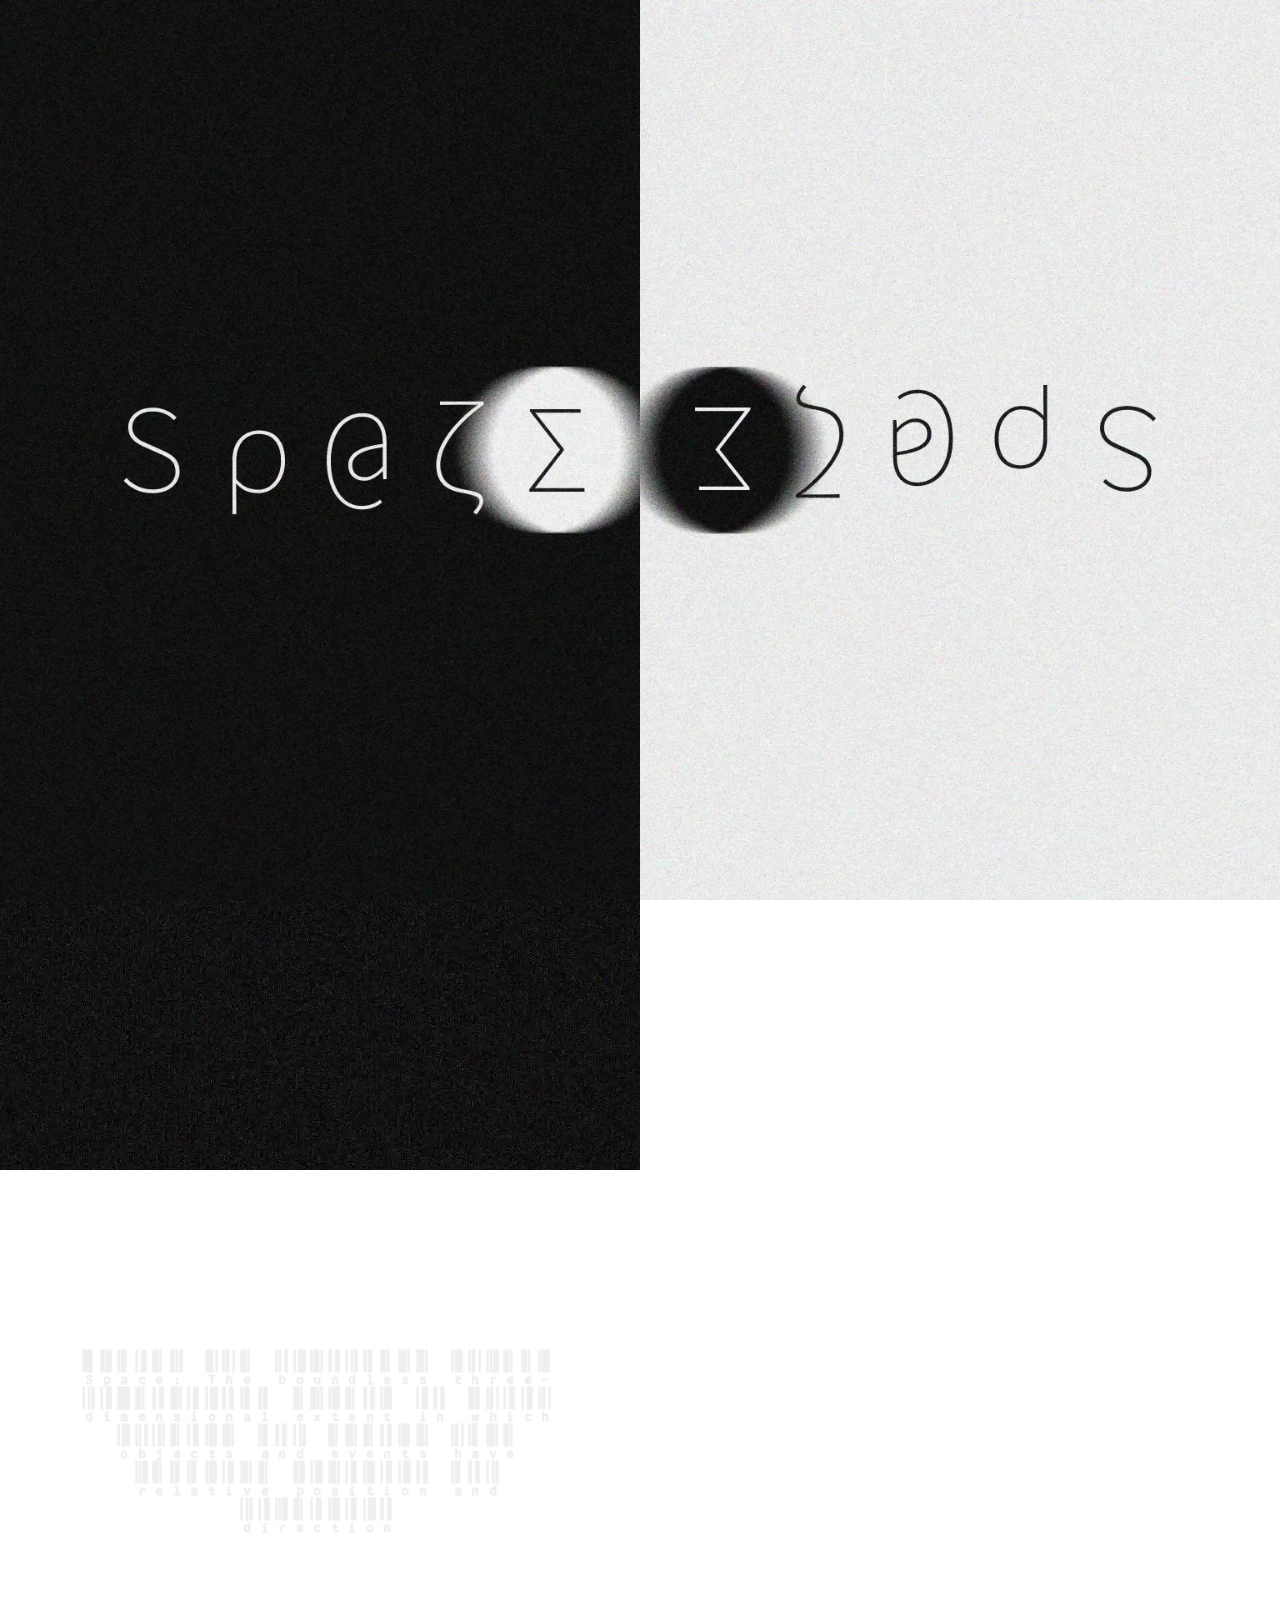
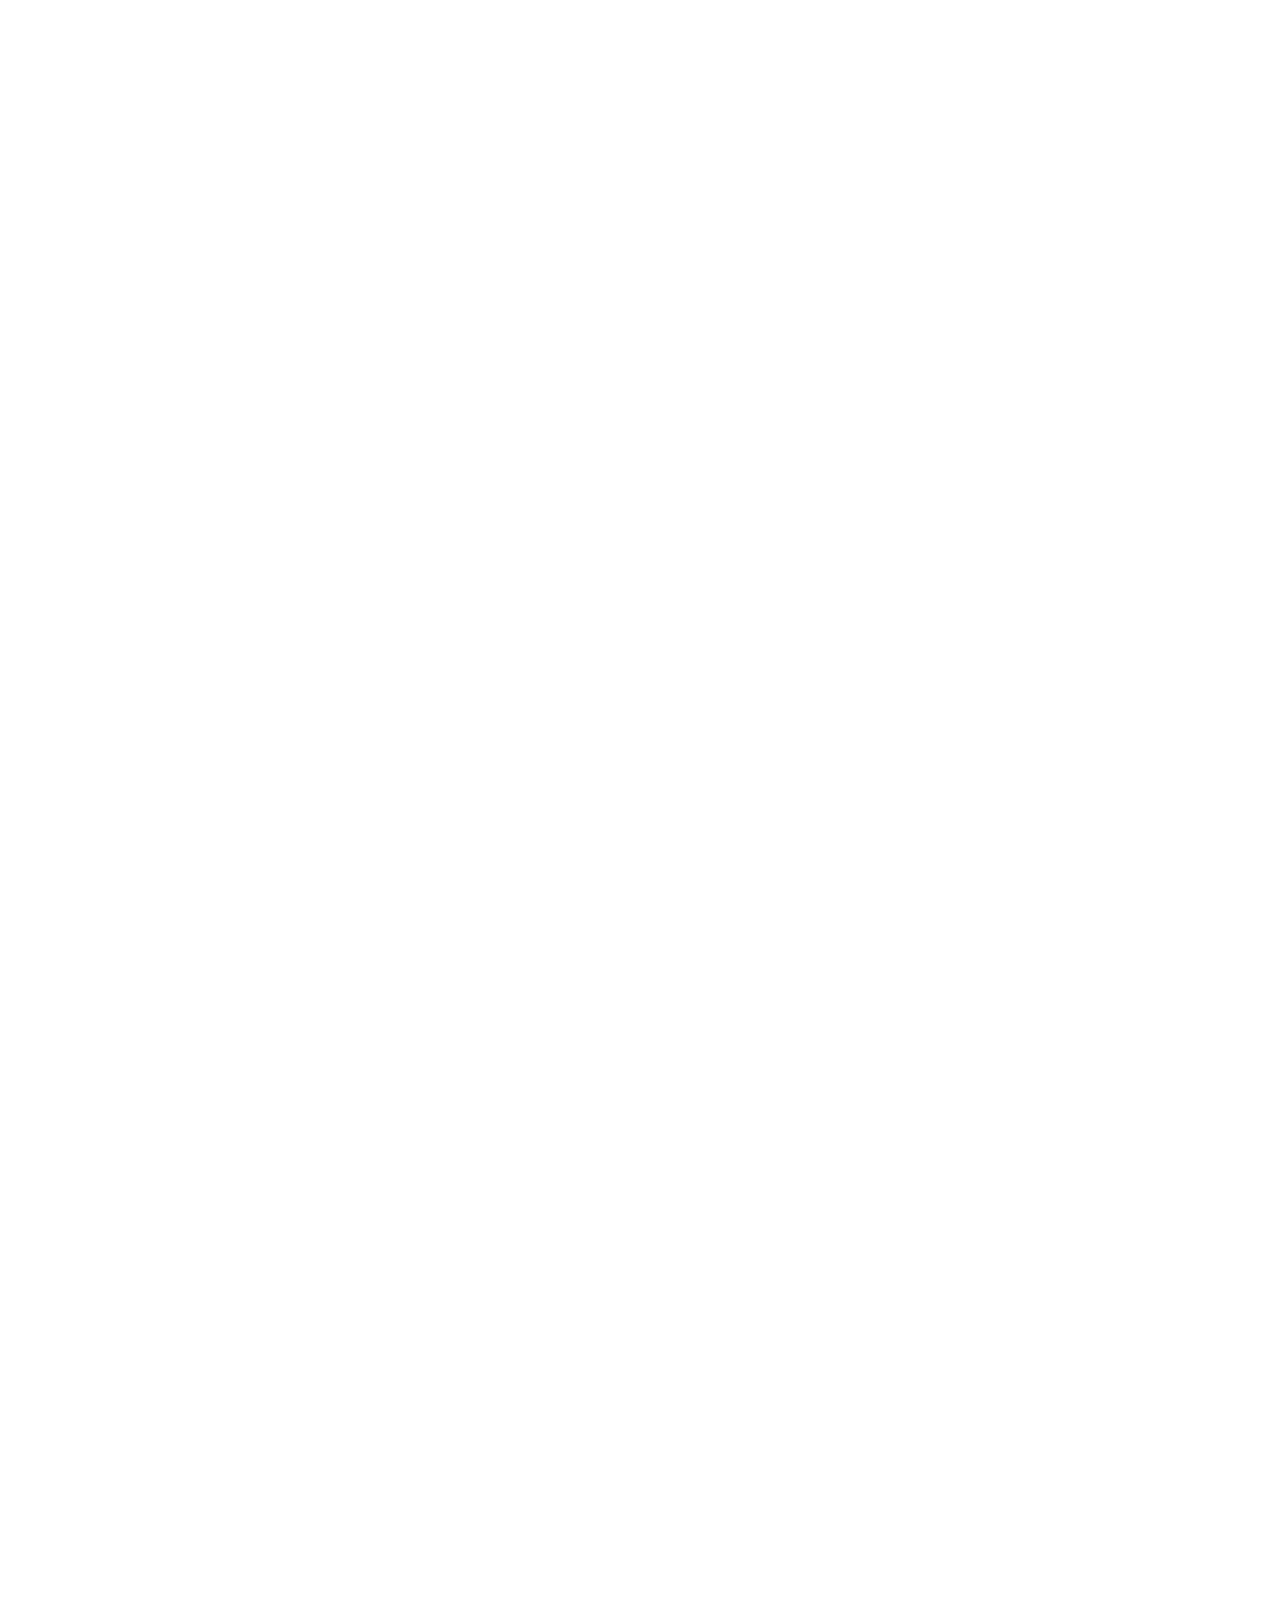
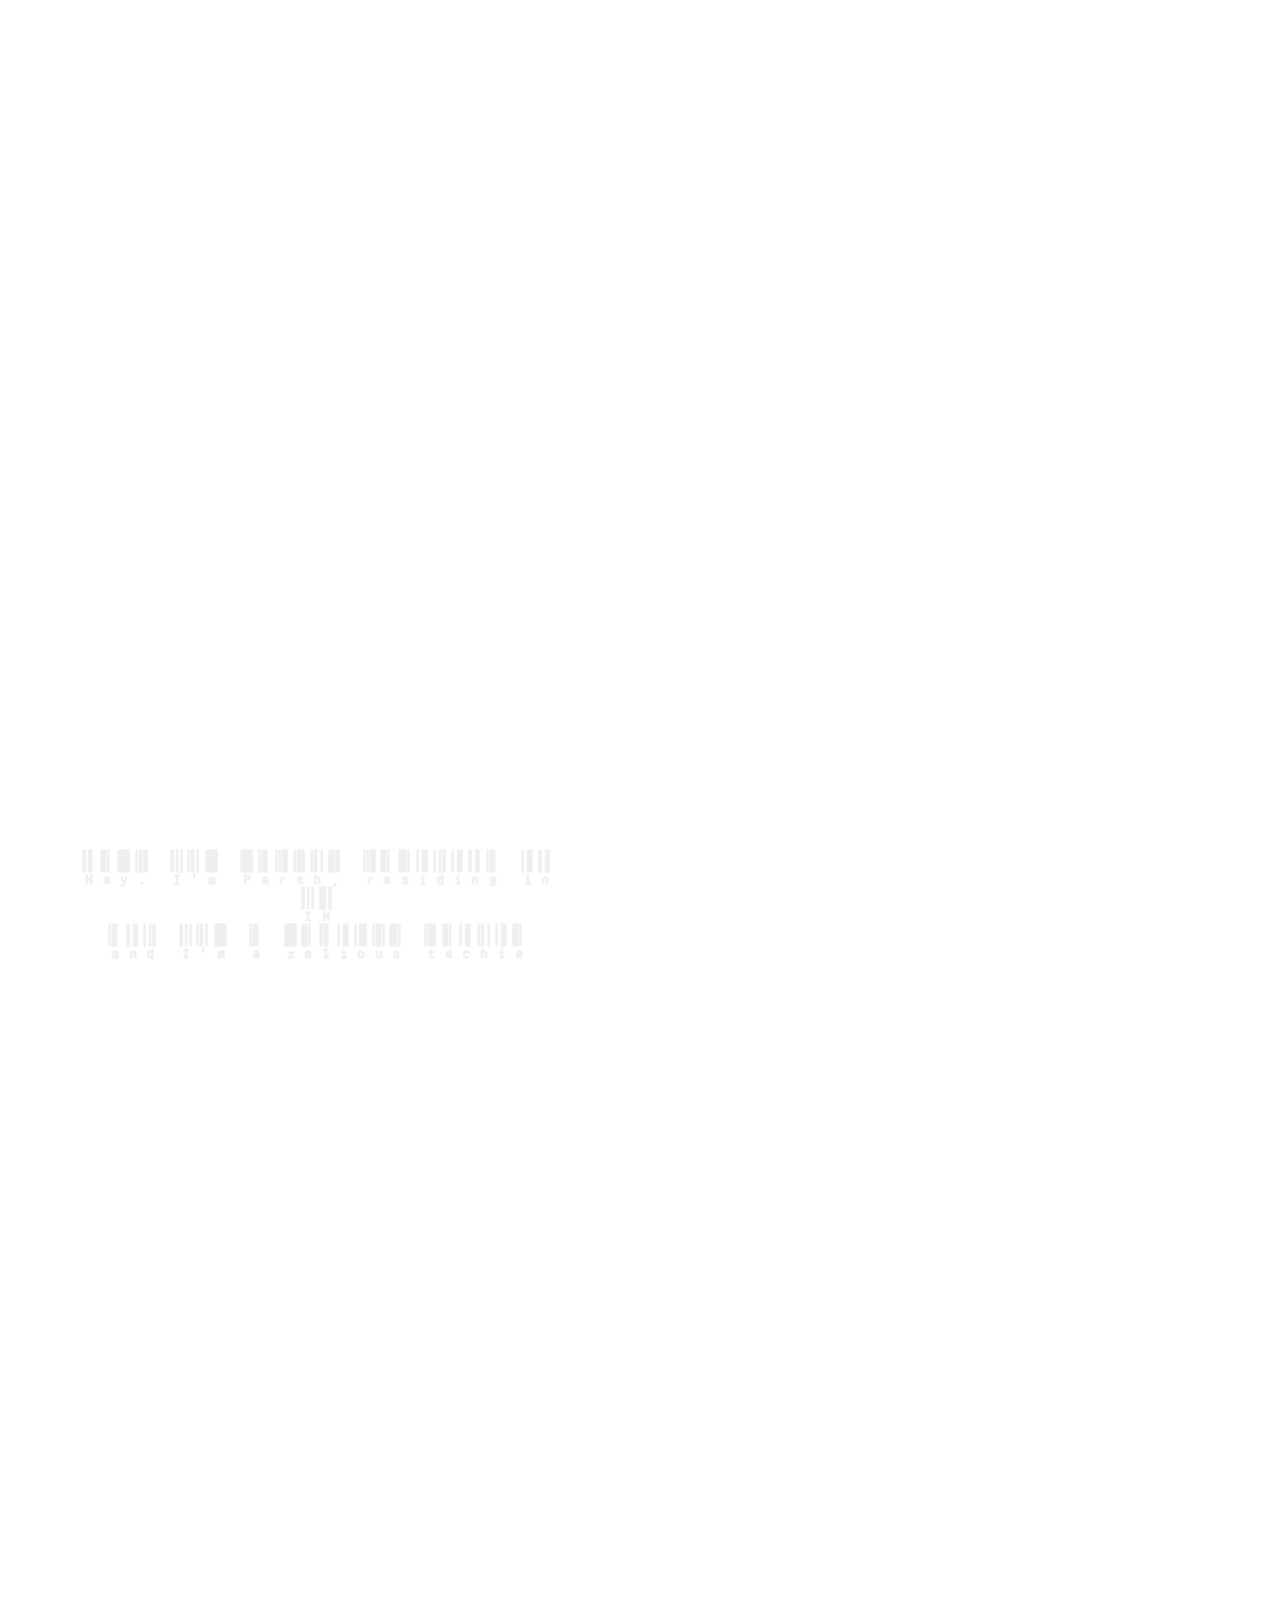
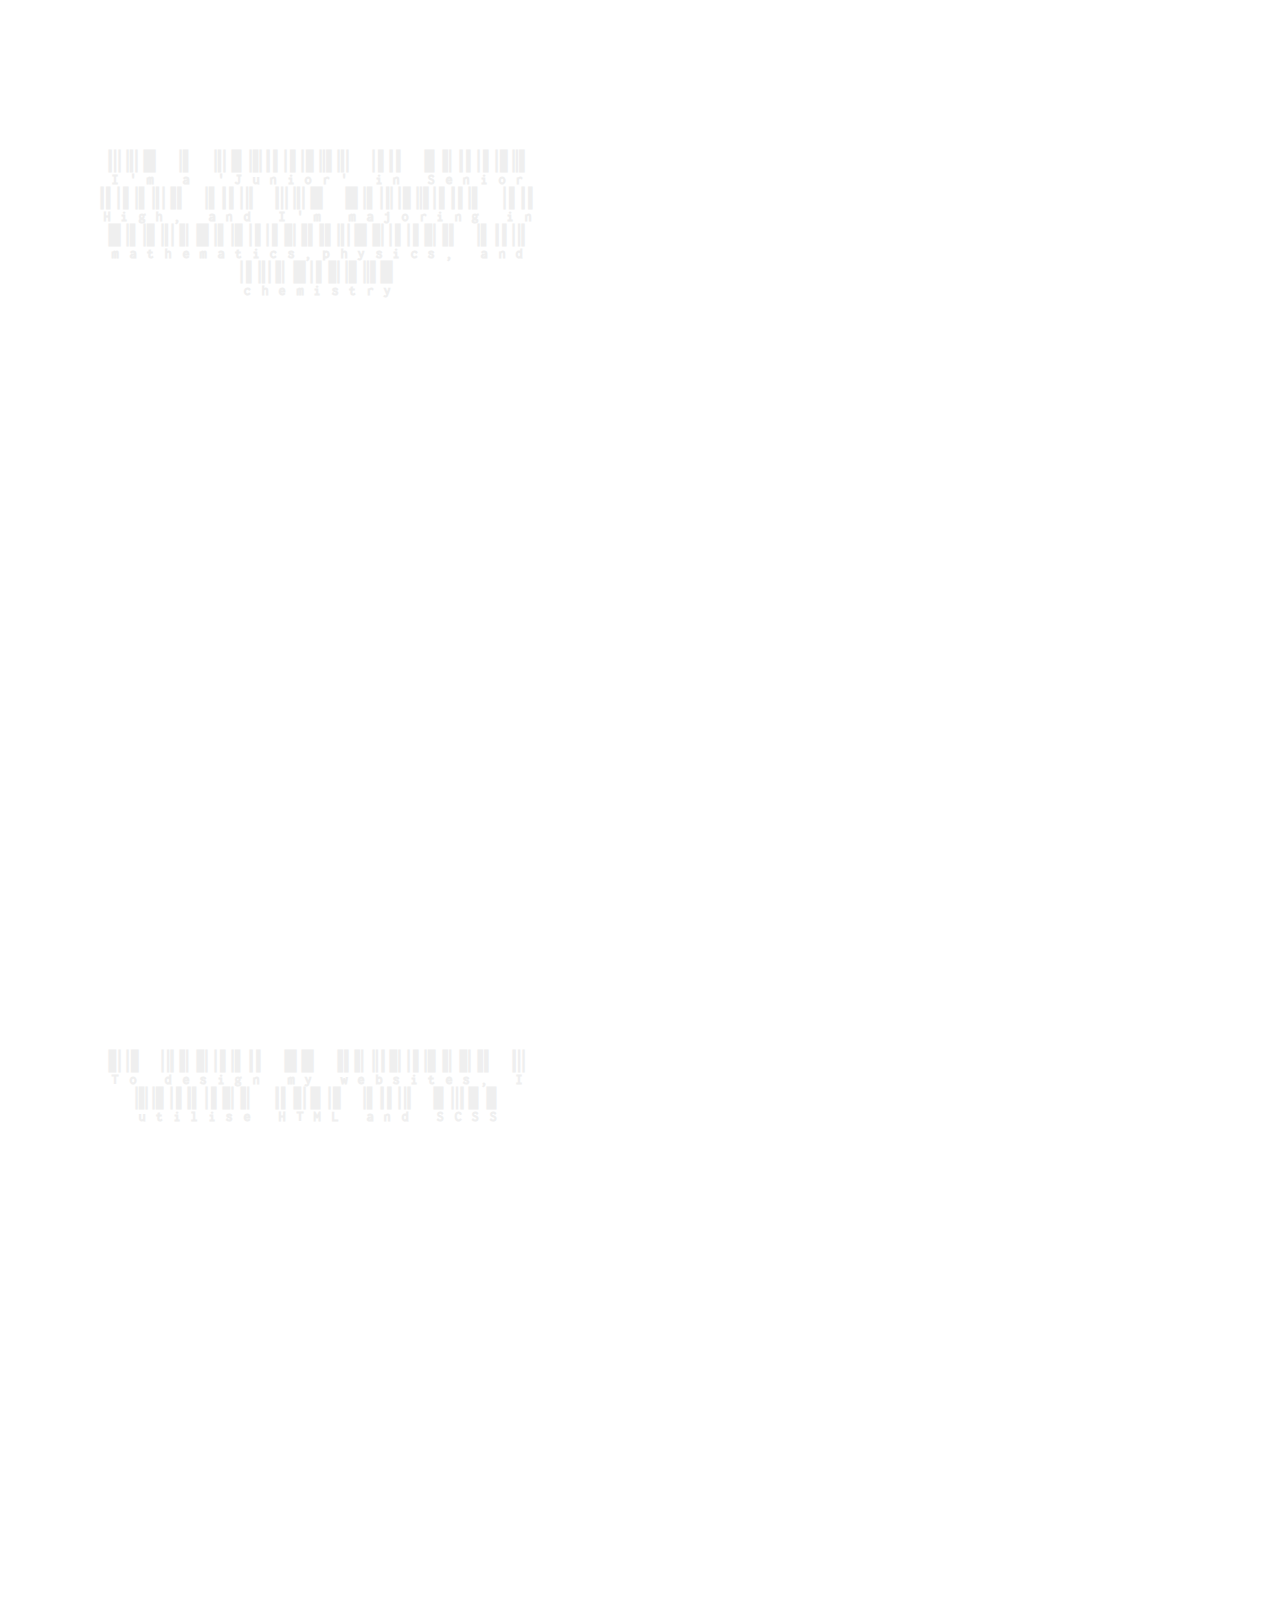
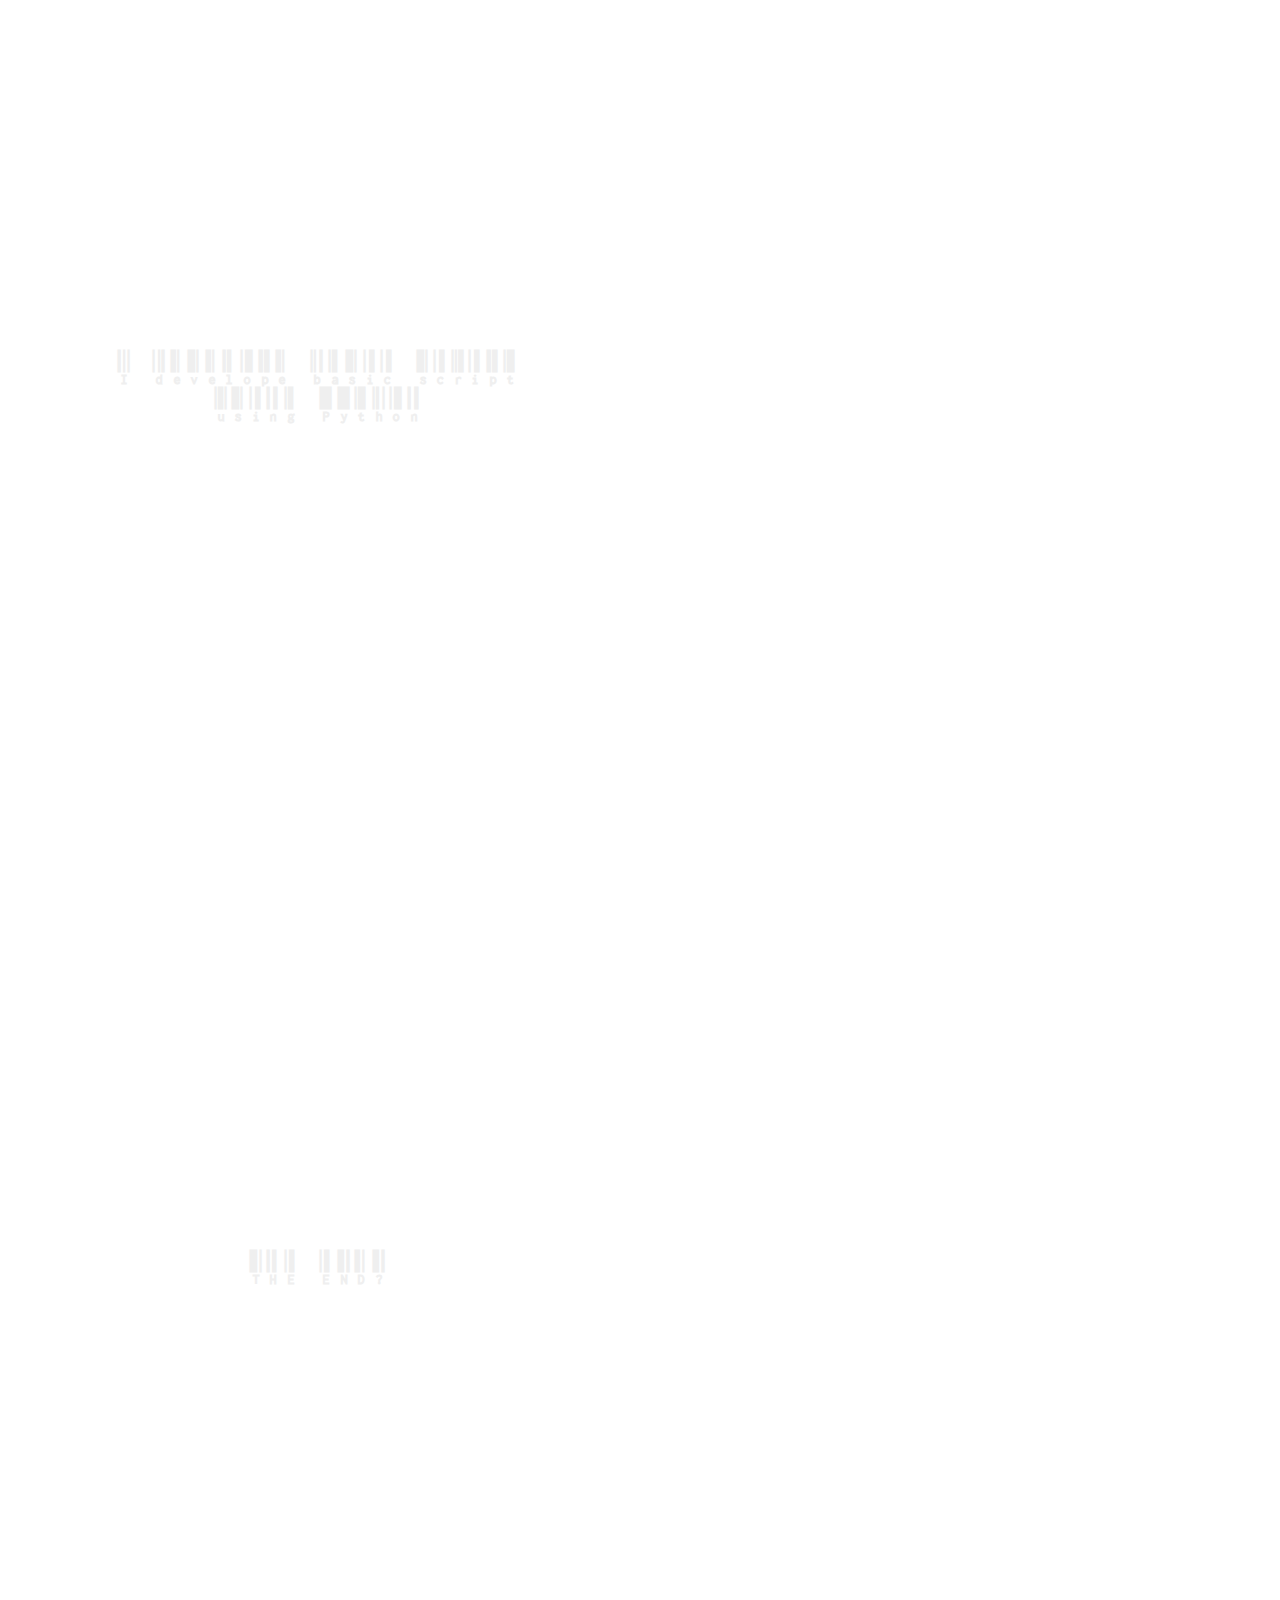
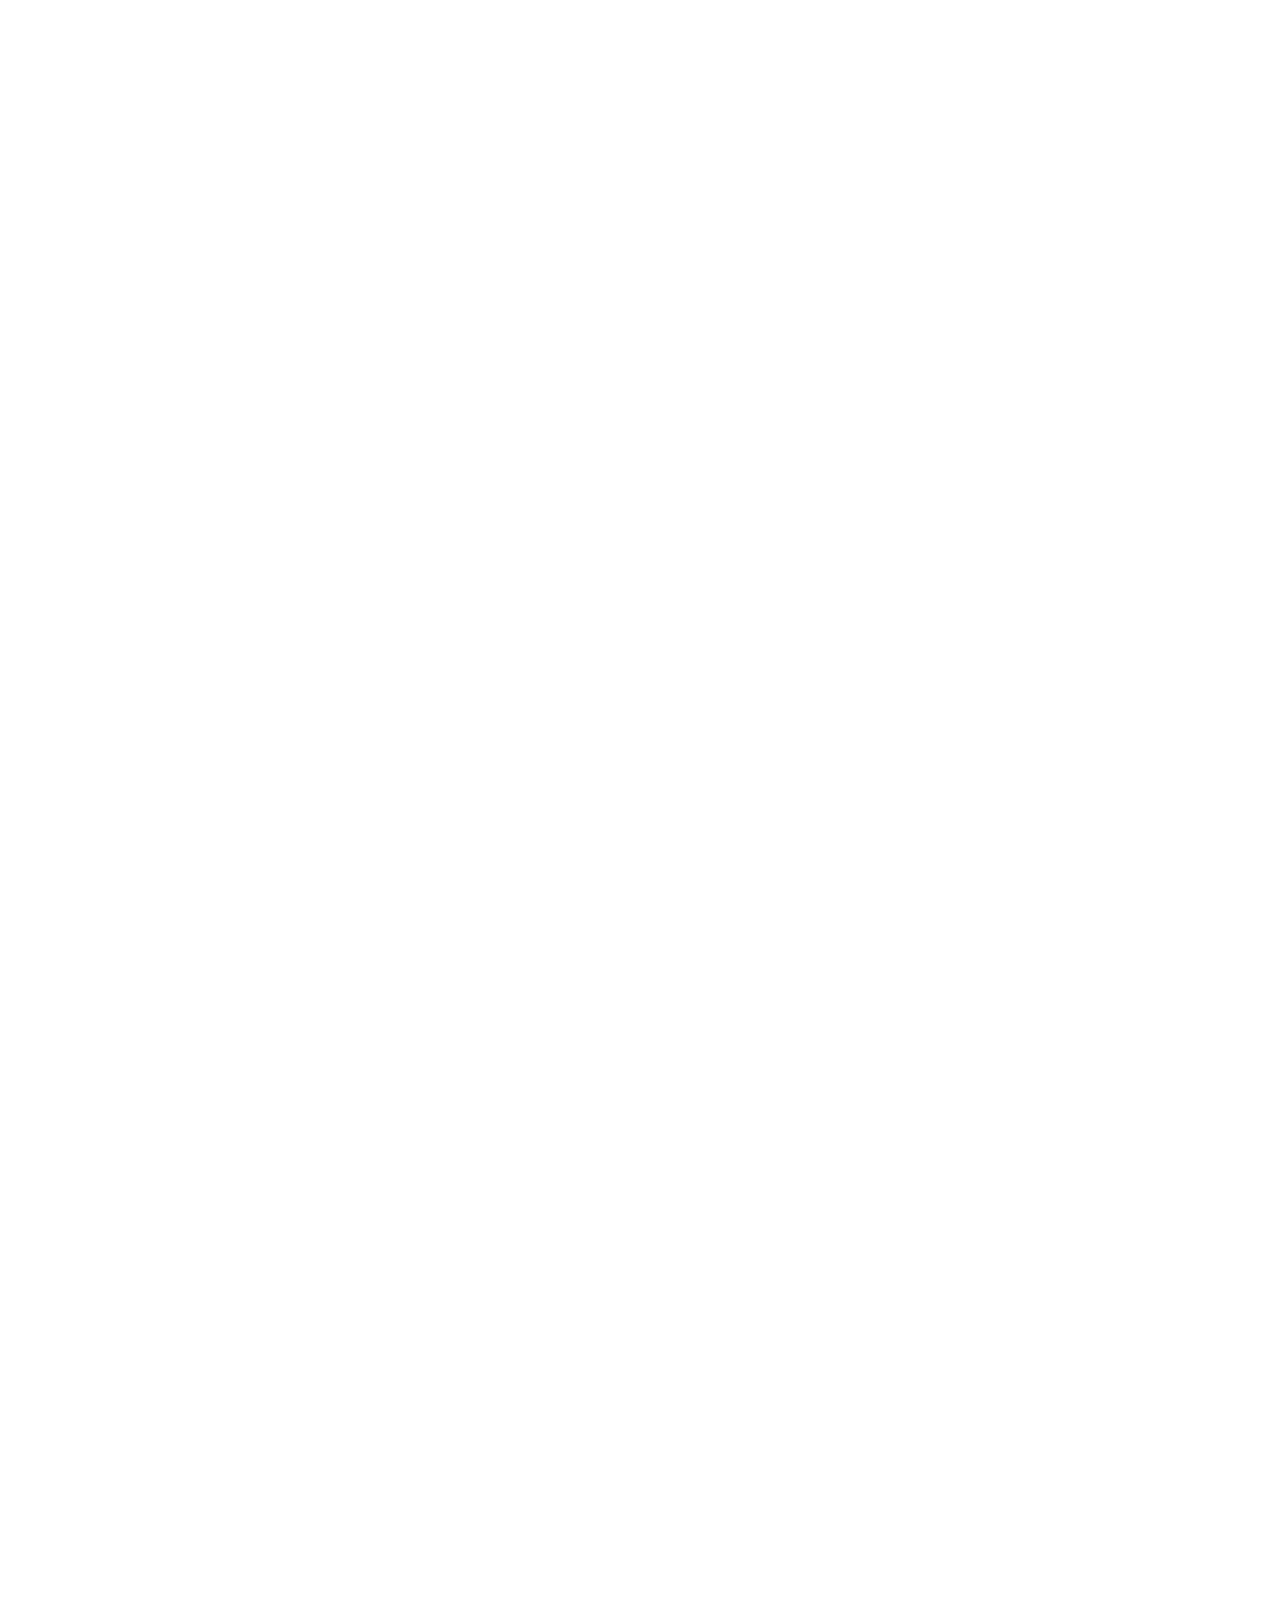
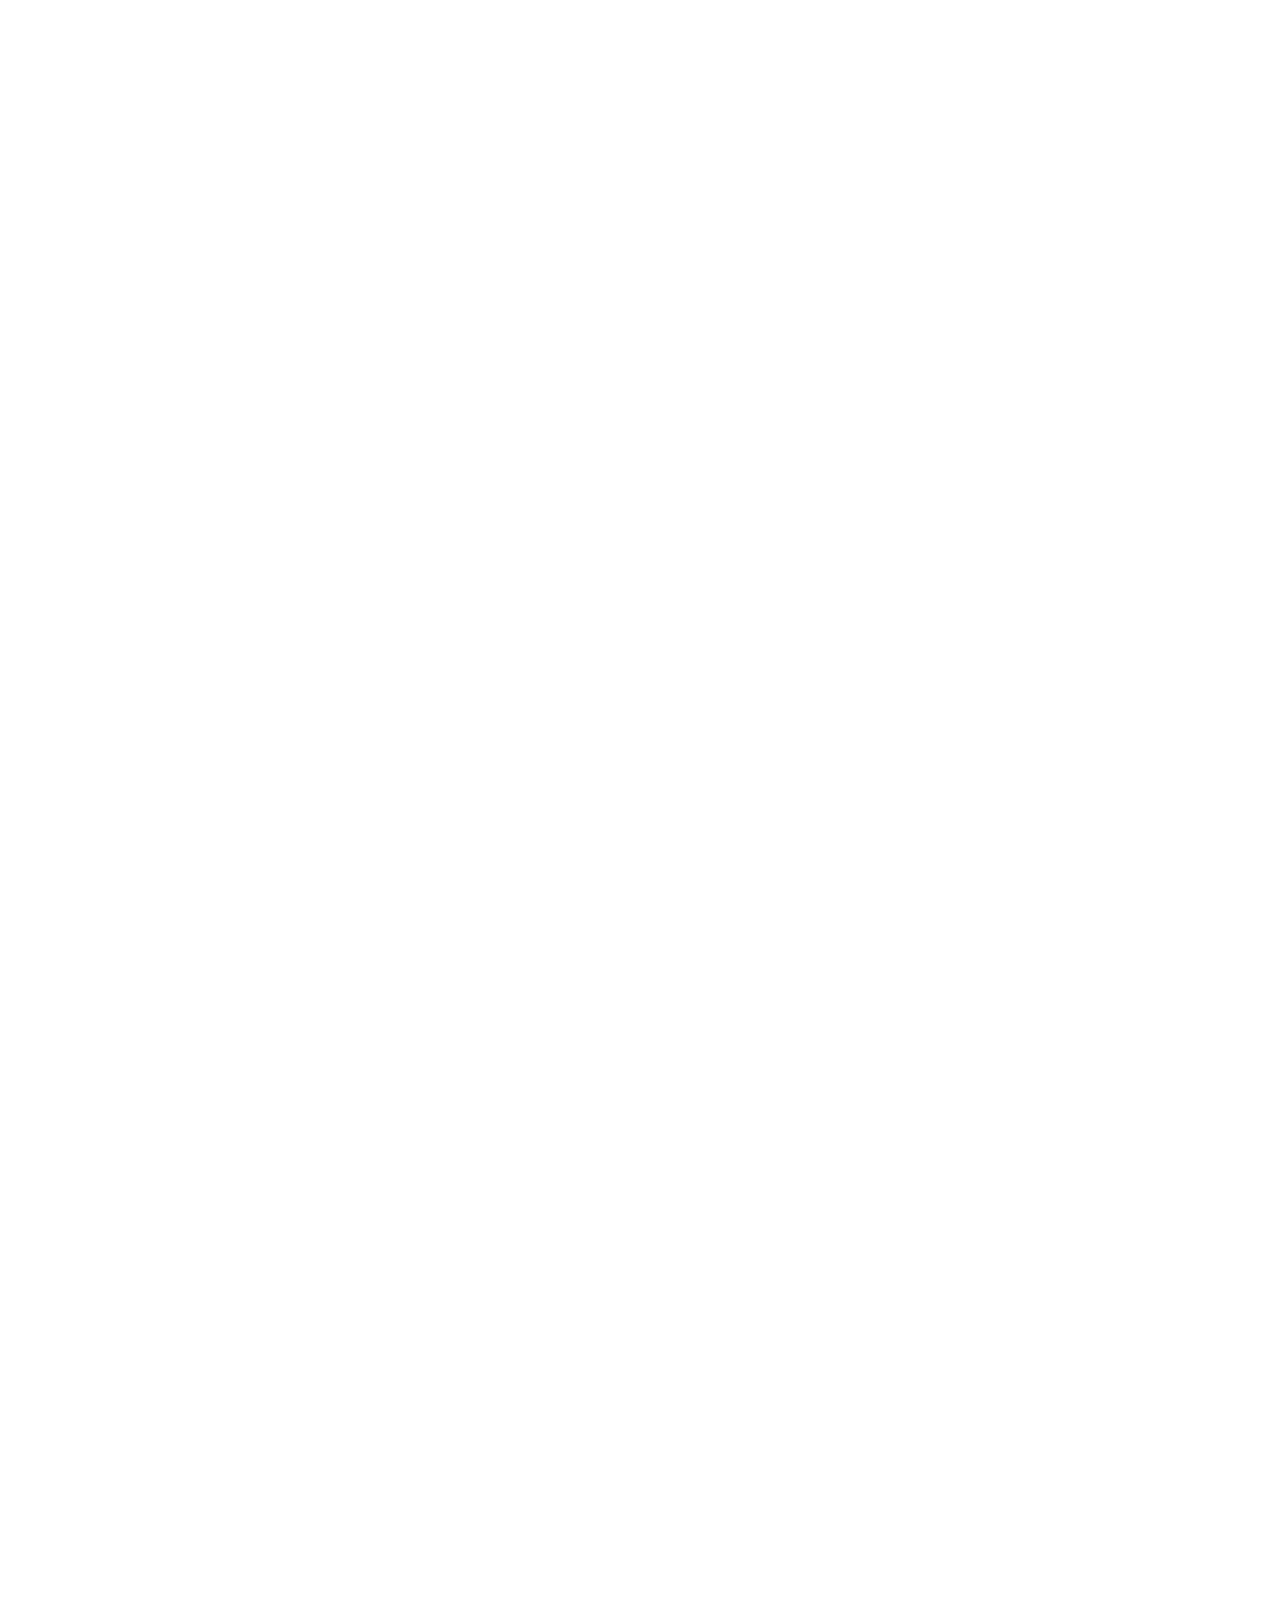
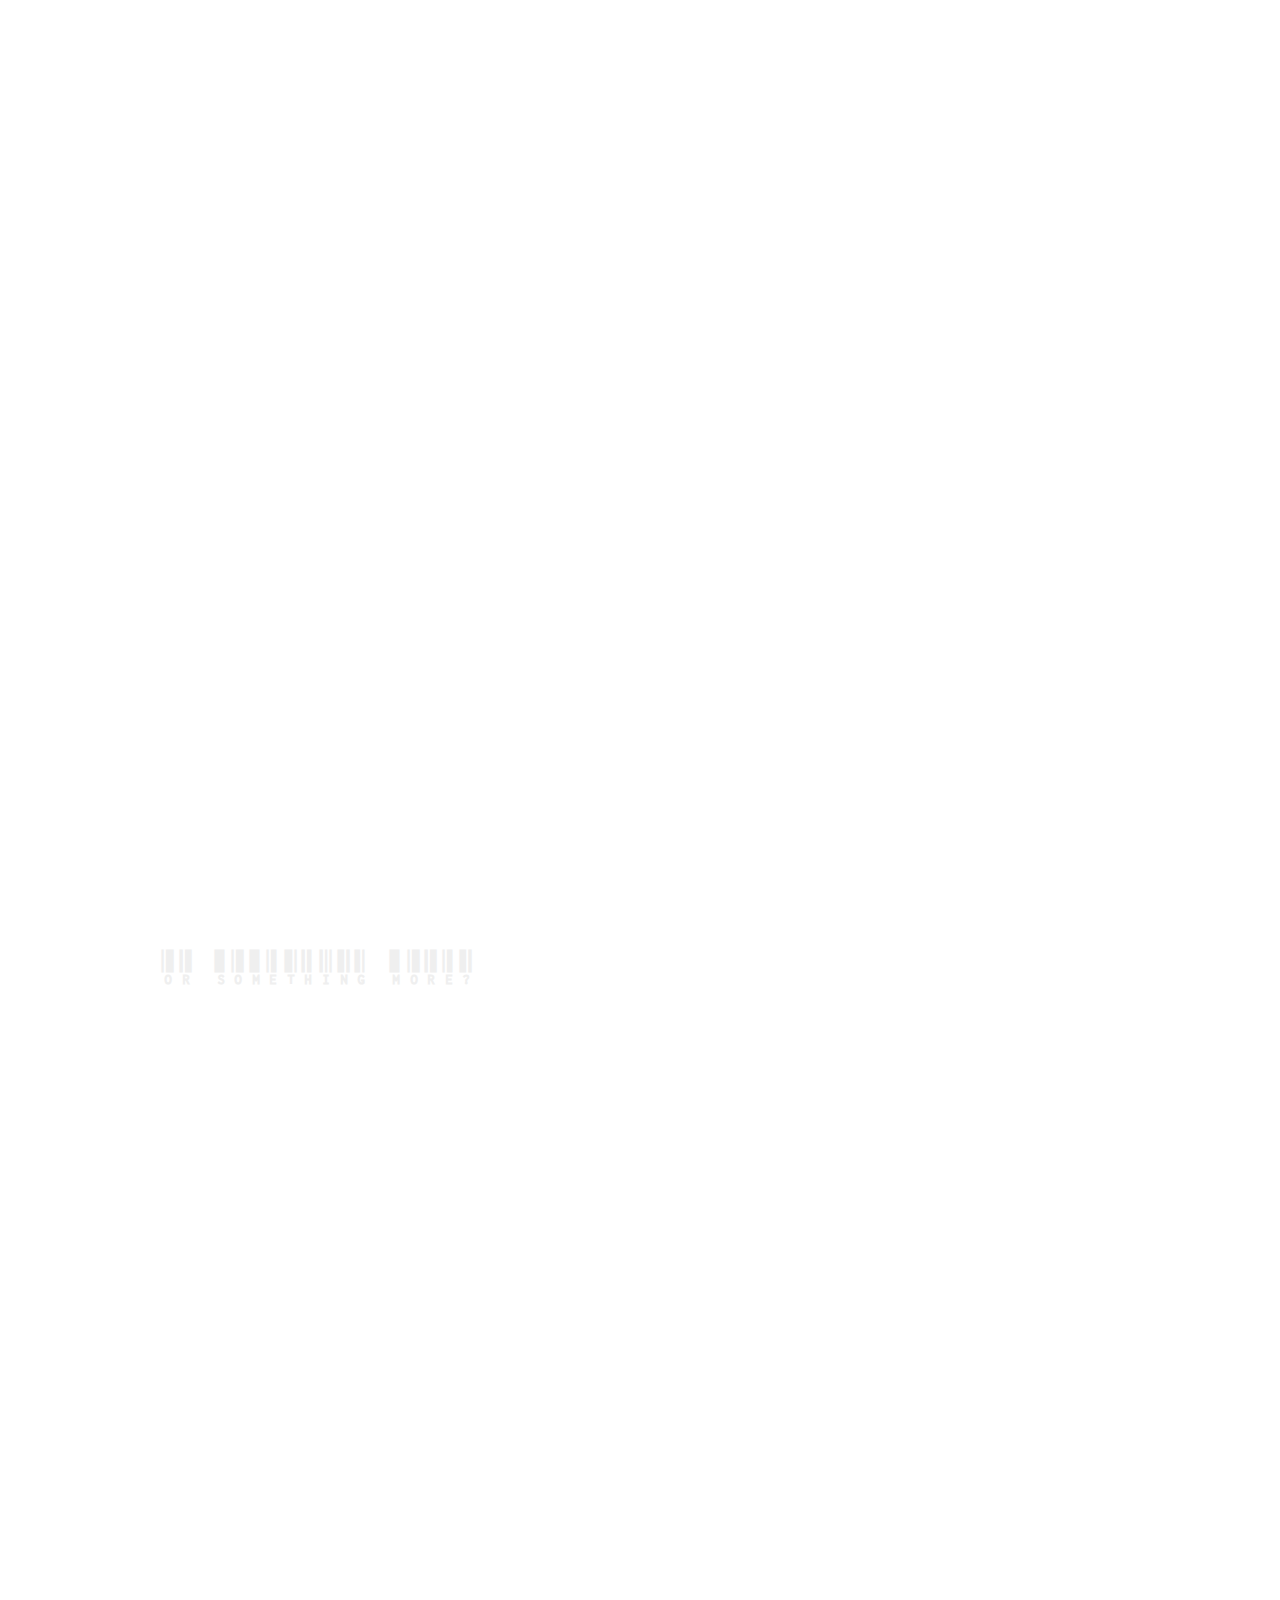
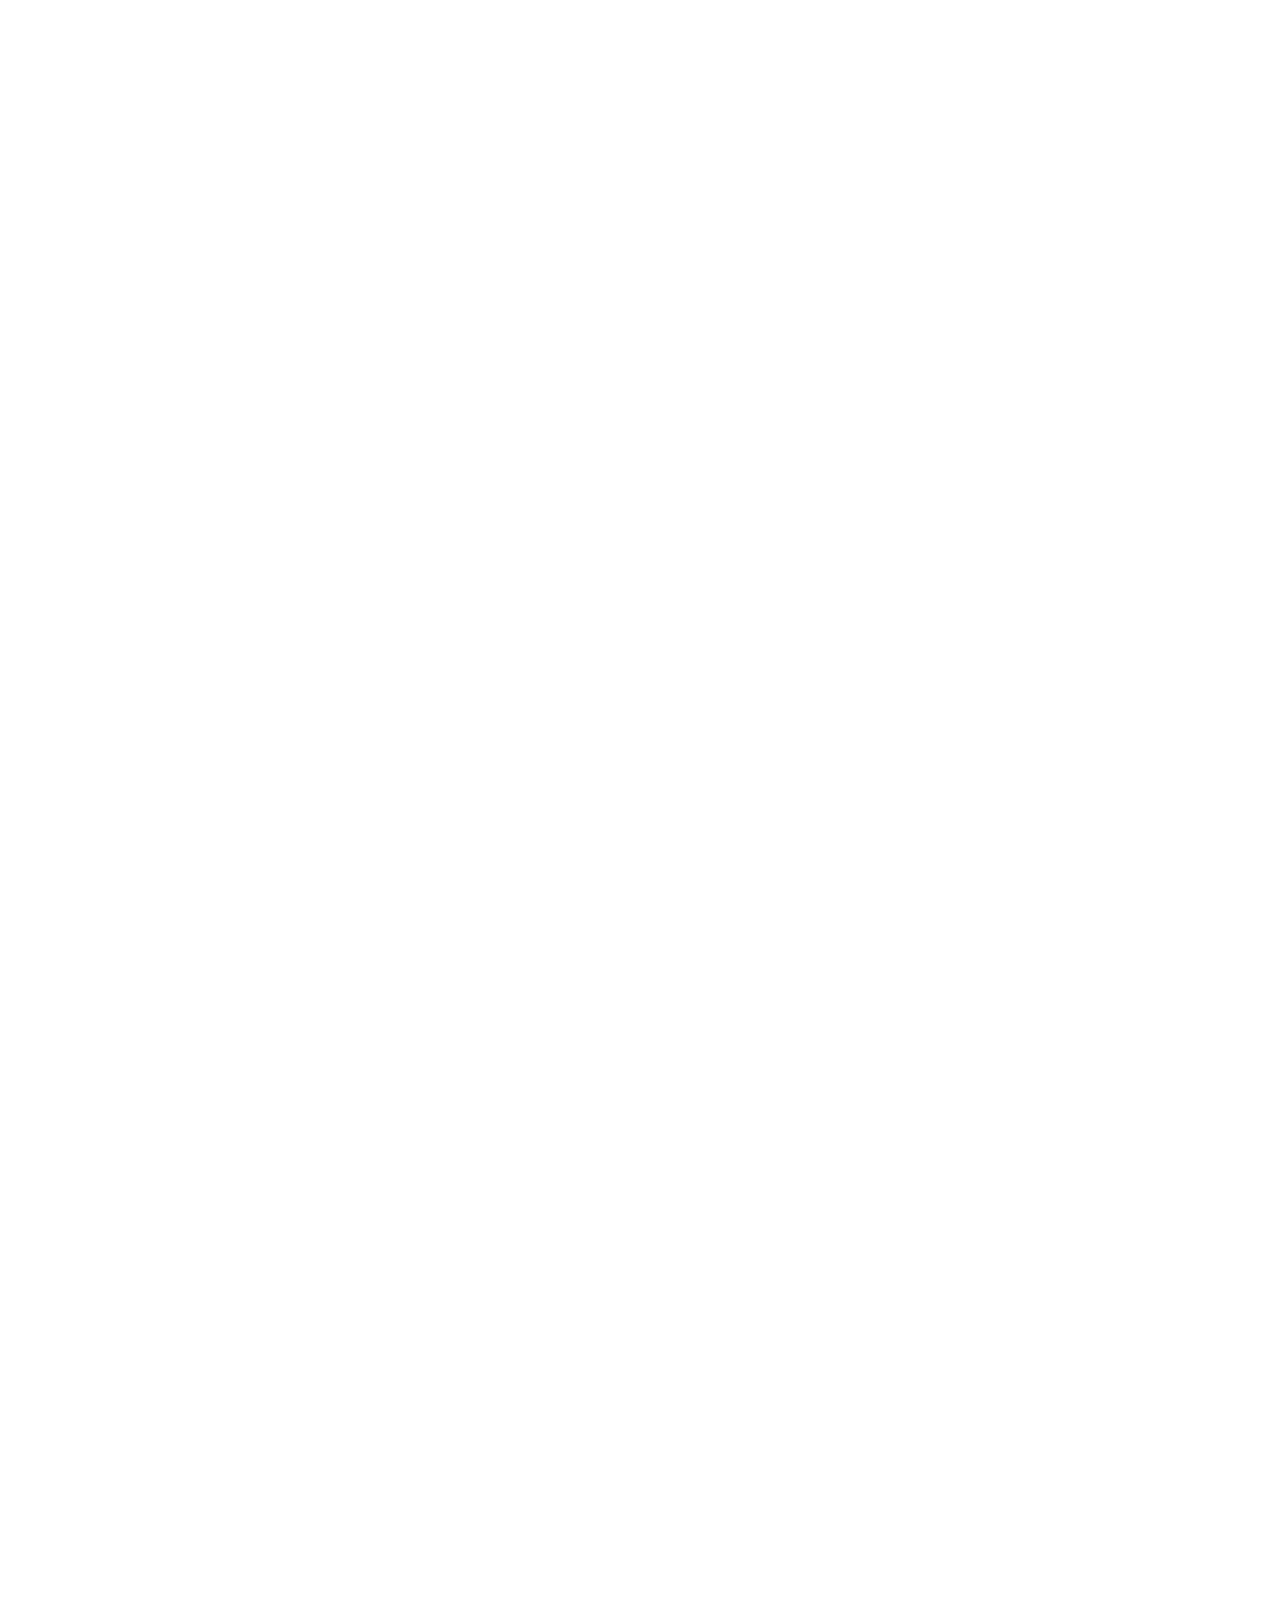
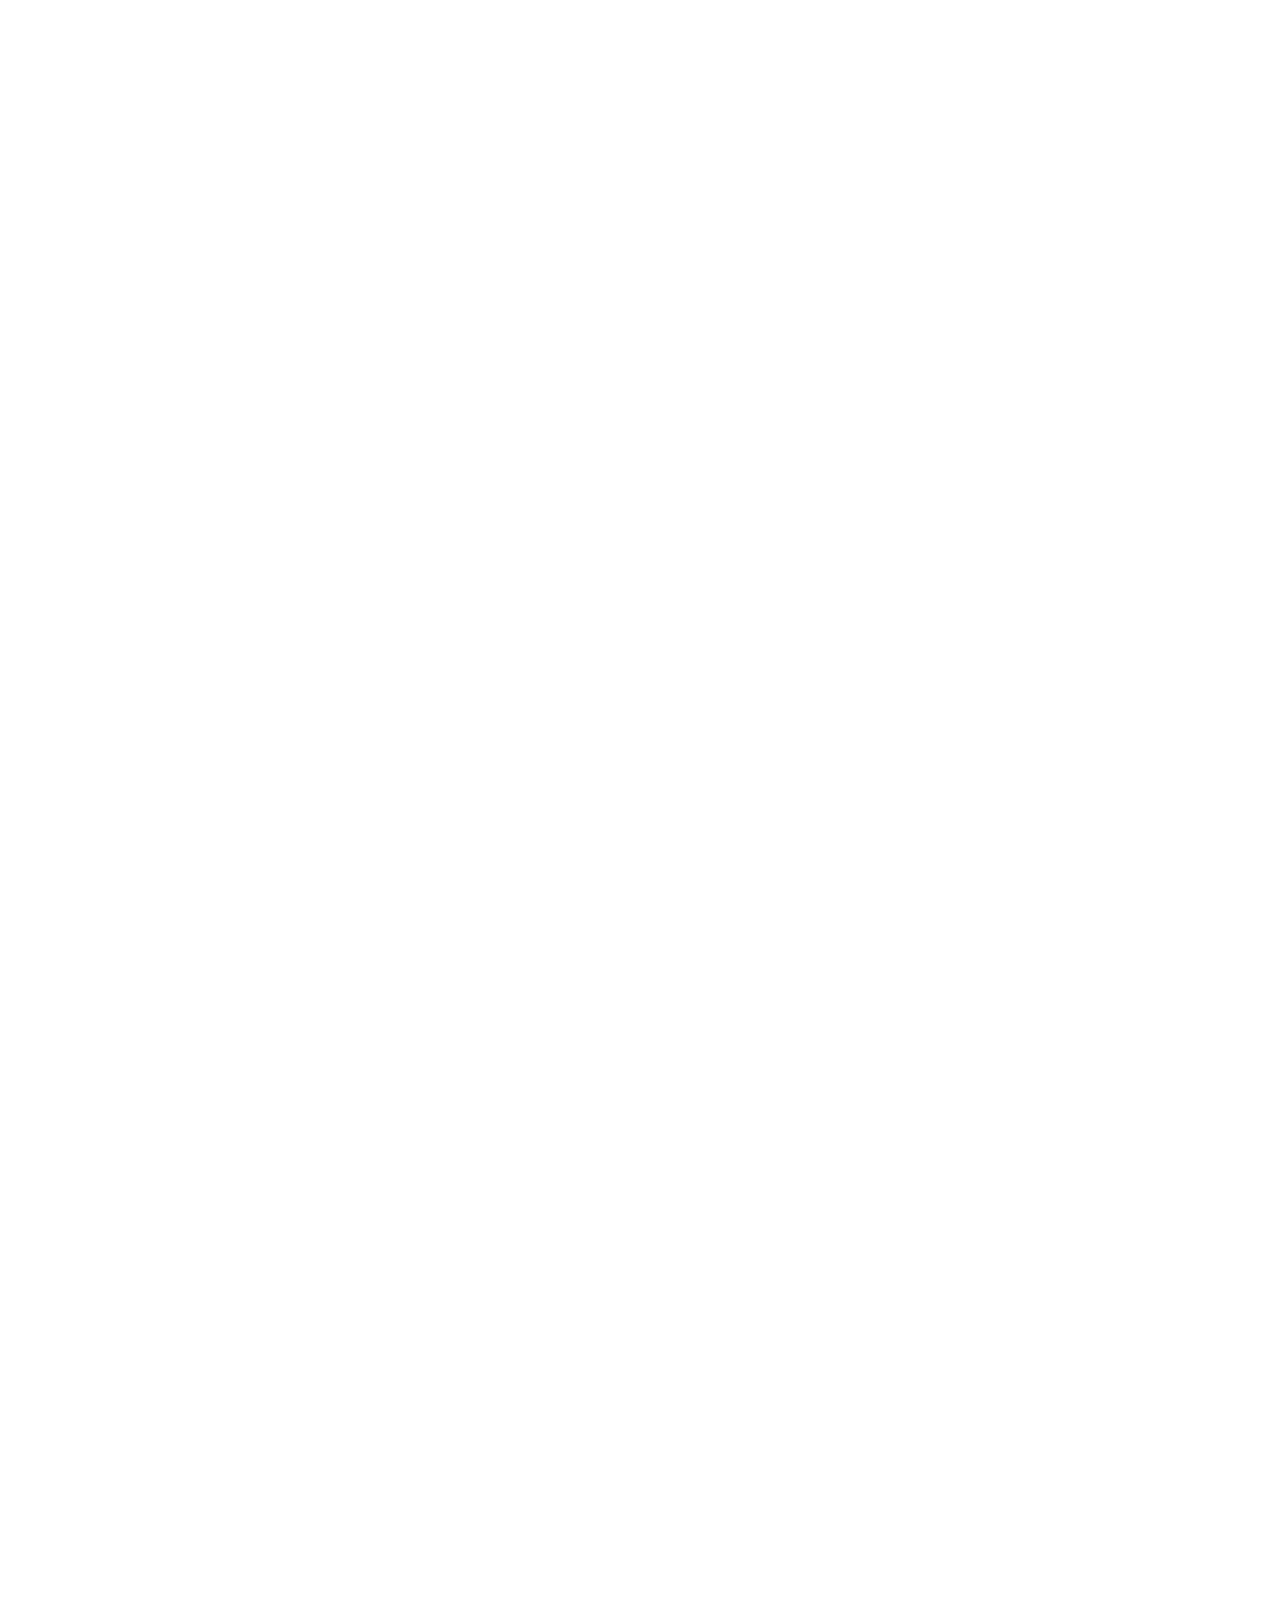
==== index.html @ 3bbff792 "setting mobile view" ====
<!DOCTYPE html>
 
<head>
    <meta charset="UTF-8">
    <meta http-equiv="X-UA-Compatible" content="IE=edge">
    <meta name="viewport" content="width=device-width, initial-scale=1.0">
    <link rel="stylesheet" href="./css/style.css">
    <!-- <link rel="stylesheet" href="https://space-ecaps.github.io/portfolio/css/style.css"> -->
    <title>Space.ecapS</title>
    <link rel="shortcut icon" type="image/jpg" href="./static/Icon/Icon.png" />
</head>

<body>
    <!-- Parallel Block -->
    <div style="display: flex" class="pc">
        <!-- Entire Parallel Universe -->

        <div class="Ecaps">
            <!-- Ecaps Section -->

            <div class="Basic_setup"></div>
            <!-- Blank Space -->

            <div class="Grouping_Ecaps">
                <!-- Ecaps Group -->
                <div class="Basic_setup">
                    <h1 class="Ecaps_text letter_spacing">
                        Space: The boundless three-dimensional extent in which objects and events have relative position and direction
                    </h1>
                </div>
                <div class="Basic_setup">
                    <div class="Ecaps_moon">
                        <img src="./static/Images/Ecaps_astro.webp" class="Ecaps_Astronaut" alt="">
                    </div>
                </div>
            </div>

            <div class="Empty_Space"></div>
            <!-- Blank Space -->

            <div class="Grouping_Ecaps">
                <!-- Ecaps Group -->
                <div class="Basic_setup">
                    <h1 class="Ecaps_text letter_spacing">
                        Hey. I'm Parth, residing in IN
                    </h1>
                    <h1 class="Ecaps_text letter_spacing">
                        and I'm a zelious techie
                    </h1>
                </div>
                <div class="Basic_setup">
                    <h1 class="Ecaps_text letter_spacing">
                        I'm a 'Junior' in Senior High, and I'm majoring in mathematics,physics, and chemistry
                    </h1>
                </div>
                <div class="Basic_setup">
                    <h1 class="Ecaps_text letter_spacing">
                        To design my websites, I utilise HTML and SCSS
                    </h1>
                </div>
                <div class="Basic_setup">
                    <h1 class="Ecaps_text letter_spacing">
                        I develope basic script using Python
                    </h1>
                </div>
                <div class="Basic_setup">
                    <h1 class="Ecaps_text letter_spacing">
                        THE END?
                    </h1>
                </div>
            </div>

            <div class="Empty_Space"></div>
            <!-- Blank Space -->
            <div class="Empty_Space"></div>
            <div class="Empty_Space"></div>
            <div class="Empty_Space"></div>

            <div class="Grouping_Ecaps">
                <!-- Ecaps Group -->
                <div class="Basic_setup">
                    <h1 class="Ecaps_context letter_spacing">OR SOMETHING MORE?</h1>
                </div>
            </div>

            <div class="Empty_Space"></div>
            <!-- Blank Space -->
            <div class="Empty_Space"></div>
            <div class="Empty_Space"></div>
            <div class="Empty_Space"></div>
        </div>

        <div class="Space">
            <!-- Space Section  -->

            <div class="Empty_Space"></div>
            <!-- Blank Space -->
            <div class="Empty_Space"></div>
            <div class="Empty_Space"></div>
            <div class="Empty_Space"></div>

            <div class="Grouping_Space">
                <!-- Space Group -->
                <div class="Basic_setup">
                    <h1 class="Space_context letter_spacing">OR SOMETHING MORE?</h1>
                </div>
            </div>

            <div class="Empty_Space"></div>
            <!-- Blank Space -->
            <div class="Empty_Space"></div>
            <div class="Empty_Space"></div>
            <div class="Empty_Space"></div>

            <div class="Grouping_Space">
                <!-- Space Group -->
                <div class="Basic_setup">
                    <h1 class="Space_text letter_spacing">THE END?</h1>
                </div>
                <div class="Basic_setup">
                    <h1 class="Space_text letter_spacing">
                        I develope basic script using Python
                    </h1>
                </div>
                <div class="Basic_setup">
                    <h1 class="Space_text letter_spacing">
                        To design my websites, I utilise HTML and SCSS.
                    </h1>
                </div>
                <div class="Basic_setup">
                    <h1 class="Space_text letter_spacing">
                        I'm a 'Junior' in Senior High, and I'm majoring in mathematics, physics, and chemistry
                    </h1>
                </div>
                <div class="Basic_setup">
                    <h1 class="Space_text letter_spacing">
                        and I'm a zelious techie
                    </h1>
                    <h1 class="Space_text letter_spacing">
                        Hey, I'm Parth, residing in IN
                    </h1>
                </div>
            </div>

            <div class="Empty_Space"></div>
            <!-- Blank Space -->

            <div class="Grouping_Space">
                <!-- Space Group -->
                <div class="Basic_setup">
                    <div class="Space_moon">
                        <img src="./static/Images/Space_astro.webp" class="Space_Astronaut" alt="">
                    </div>
                </div>
                <div class="Basic_setup">
                    <h1 class="S_anime_1 Space_text letter_spacing">
                        Space: The boundless three-dimensional extent in which objects and events have relative position and direction
                    </h1>
                </div>
            </div>

            <div class="Basic_setup"></div>
            <!-- Blank Space -->

        </div>

    </div>

    <!-- Mobile View -->

    <div style="display: flex" class="mobile">
        
    </div>

    <!-- Social Links -->
    <div class="Social">
        <div class="Social_part_1">
            <a href="https://discordapp.com/users/768370536782233630"><i class="bi bi-discord"></i></a>
            <a href="https://github.com/parth25sareen"><i class="bi bi-github"></i></a>
            <a href="https://www.instagram.com/parth_2520/"><i class="bi bi-instagram"></i></a>
            <a href="https://twitter.com/PSareeen"><i class="bi bi-twitter"></i></a>
        </div>
    </div>

    <!-- Scripts -->

    <script src="https://cdnjs.cloudflare.com/ajax/libs/gsap/3.10.4/gsap.min.js"></script>
    <script src="https://cdnjs.cloudflare.com/ajax/libs/jquery/1.9.1/jquery.min.js"></script>
    <link rel="stylesheet" href="https://cdn.jsdelivr.net/npm/bootstrap-icons@1.8.0/font/bootstrap-icons.css">
    <!-- <script src="https://space-ecaps.github.io/portfolio/js/main.js"></script> -->
    <script src="./js/main.js"></script>
</body>

</html>
---- css/style.css ----
@import url("https://fonts.googleapis.com/css2?family=Libre+Barcode+128+Text&display=swap");
html {
  scroll-behavior: smooth;
}

html ::-webkit-scrollbar {
  background-color: #0e0e0e;
  width: 0.25em;
  margin: 1em;
}

html ::-webkit-scrollbar-track {
  background: transparent;
}

html ::-webkit-scrollbar-thumb {
  background: #efefef;
  border-radius: 0.25em;
}

html ::-webkit-scrollbar-thumb:hover {
  background: #8b8b8b;
}

body {
  margin: 0;
  padding: 0;
  background: url(../static/Backgrounds/PC.webp) no-repeat center center fixed;
  background-size: cover;
  overflow-x: hidden;
}

body ::-moz-selection {
  background-color: #6e6e6e;
}

body ::selection {
  background-color: #6e6e6e;
}

.Ecaps {
  position: inherit;
  width: 50%;
  left: 0;
  top: 0;
}

.Ecaps .Grouping_Ecaps {
  background: url(../static/Backgrounds/Space.webp) no-repeat center center fixed;
  background-size: cover;
  color: #efefef;
  font-size: calc(.85vh + .85vw);
}

.Ecaps .Grouping_Ecaps .Basic_setup {
  width: 100%;
  background-color: transparent;
  font-family: 'Libre Barcode 128 Text', cursive;
}

.Ecaps .Grouping_Ecaps .Basic_setup h1 {
  width: 100px;
  position: relative;
  display: block;
  margin: 0 auto;
  text-align: center;
  top: 50%;
}

.Ecaps .Grouping_Ecaps .Basic_setup .Ecaps_text {
  width: 75%;
  padding-left: 5%;
  padding-right: 5%;
}

.Ecaps .Grouping_Ecaps .Basic_setup .Ecaps_context {
  opacity: 1;
  width: 75%;
  padding-left: 5%;
  padding-right: 5%;
}

.Ecaps .Grouping_Ecaps .Basic_setup .letter_spacing {
  letter-spacing: 0.15em;
}

.Ecaps .Grouping_Ecaps .Basic_setup .Ecaps_moon {
  height: 100vh;
  width: 99.75%;
  display: -webkit-box;
  display: -ms-flexbox;
  display: flex;
  -webkit-box-pack: center;
      -ms-flex-pack: center;
          justify-content: center;
  -webkit-box-align: center;
      -ms-flex-align: center;
          align-items: center;
}

.Ecaps .Grouping_Ecaps .Basic_setup .Ecaps_moon .Ecaps_Astronaut {
  width: 25vw;
  vertical-align: middle;
}

.Space {
  position: fixed;
  bottom: 0;
  margin-left: 50%;
  width: 50%;
}

.Space .Grouping_Space {
  background: url(../static/Backgrounds/Ecaps.webp) no-repeat center center fixed;
  background-size: cover;
  color: #222222;
}

.Space .Grouping_Space .Basic_setup {
  width: 100%;
  background-color: transparent;
  font-family: 'Libre Barcode 128 Text', cursive;
  font-size: calc(.85vh + .85vw);
  -webkit-transform: rotate(180deg);
          transform: rotate(180deg);
}

.Space .Grouping_Space .Basic_setup h1 {
  width: 100px;
  position: relative;
  display: block;
  margin: 0 auto;
  text-align: center;
  top: 50%;
}

.Space .Grouping_Space .Basic_setup .Space_text {
  width: 75%;
  padding-left: 5%;
  padding-right: 5%;
}

.Space .Grouping_Space .Basic_setup .Space_context {
  width: 75%;
  padding-left: 5%;
  padding-right: 5%;
}

.Space .Grouping_Space .Basic_setup .letter_spacing {
  letter-spacing: 0.15em;
}

.Space .Grouping_Space .Basic_setup .Space_moon {
  height: 100vh;
  width: 99.75%;
  display: -webkit-box;
  display: -ms-flexbox;
  display: flex;
  -webkit-box-pack: center;
      -ms-flex-pack: center;
          justify-content: center;
  -webkit-box-align: center;
      -ms-flex-align: center;
          align-items: center;
}

.Space .Grouping_Space .Basic_setup .Space_moon .Space_Astronaut {
  width: 25vw;
  vertical-align: middle;
}

.Empty_Space {
  background: transparent;
  width: 100%;
  height: 100vh;
  margin: 0;
  padding: 0;
}

.Social {
  border: 1px solid transparent;
  border-radius: 2.5vw 2.5vw 0px 0px;
  -webkit-transform: translateY(100vh);
          transform: translateY(100vh);
  color: white;
  height: calc(4vh + 4vw);
  width: 100%;
  padding: 0;
  margin: 0;
  background: rgba(105, 105, 105, 0.75);
  opacity: 0.7;
  -webkit-box-sizing: border-box;
          box-sizing: border-box;
  -webkit-backdrop-filter: blur(5000px);
          backdrop-filter: blur(5000px);
}

.Social .Social_part_1 {
  width: 100%;
  height: 100%;
  display: -webkit-box;
  display: -ms-flexbox;
  display: flex;
  -webkit-box-pack: center;
      -ms-flex-pack: center;
          justify-content: center;
  vertical-align: middle;
  margin: 0;
  padding: 0;
}

.Social .Social_part_1 a {
  color: white;
  margin-left: 1%;
  padding-top: 2.5%;
  margin-right: 1%;
  font: calc(2vh + 2vw);
}

.Social .Social_part_1 a:after {
  color: white;
}

@media screen and (max-width: 600px) {
  .Space {
    display: none;
    bottom: 0px;
    width: 0%;
    height: 0%;
  }
  .Ecaps {
    display: none;
    width: 0%;
    height: 0%;
  }
  .Empty_Space {
    display: none;
    width: 0%;
    height: 0%;
  }
  body {
    background: url(../static/Backgrounds/mobile-bg.webp) no-repeat center center fixed;
    background-size: cover;
  }
  .mobile {
    border: 1px solid red;
  }
}
/*# sourceMappingURL=style.css.map */
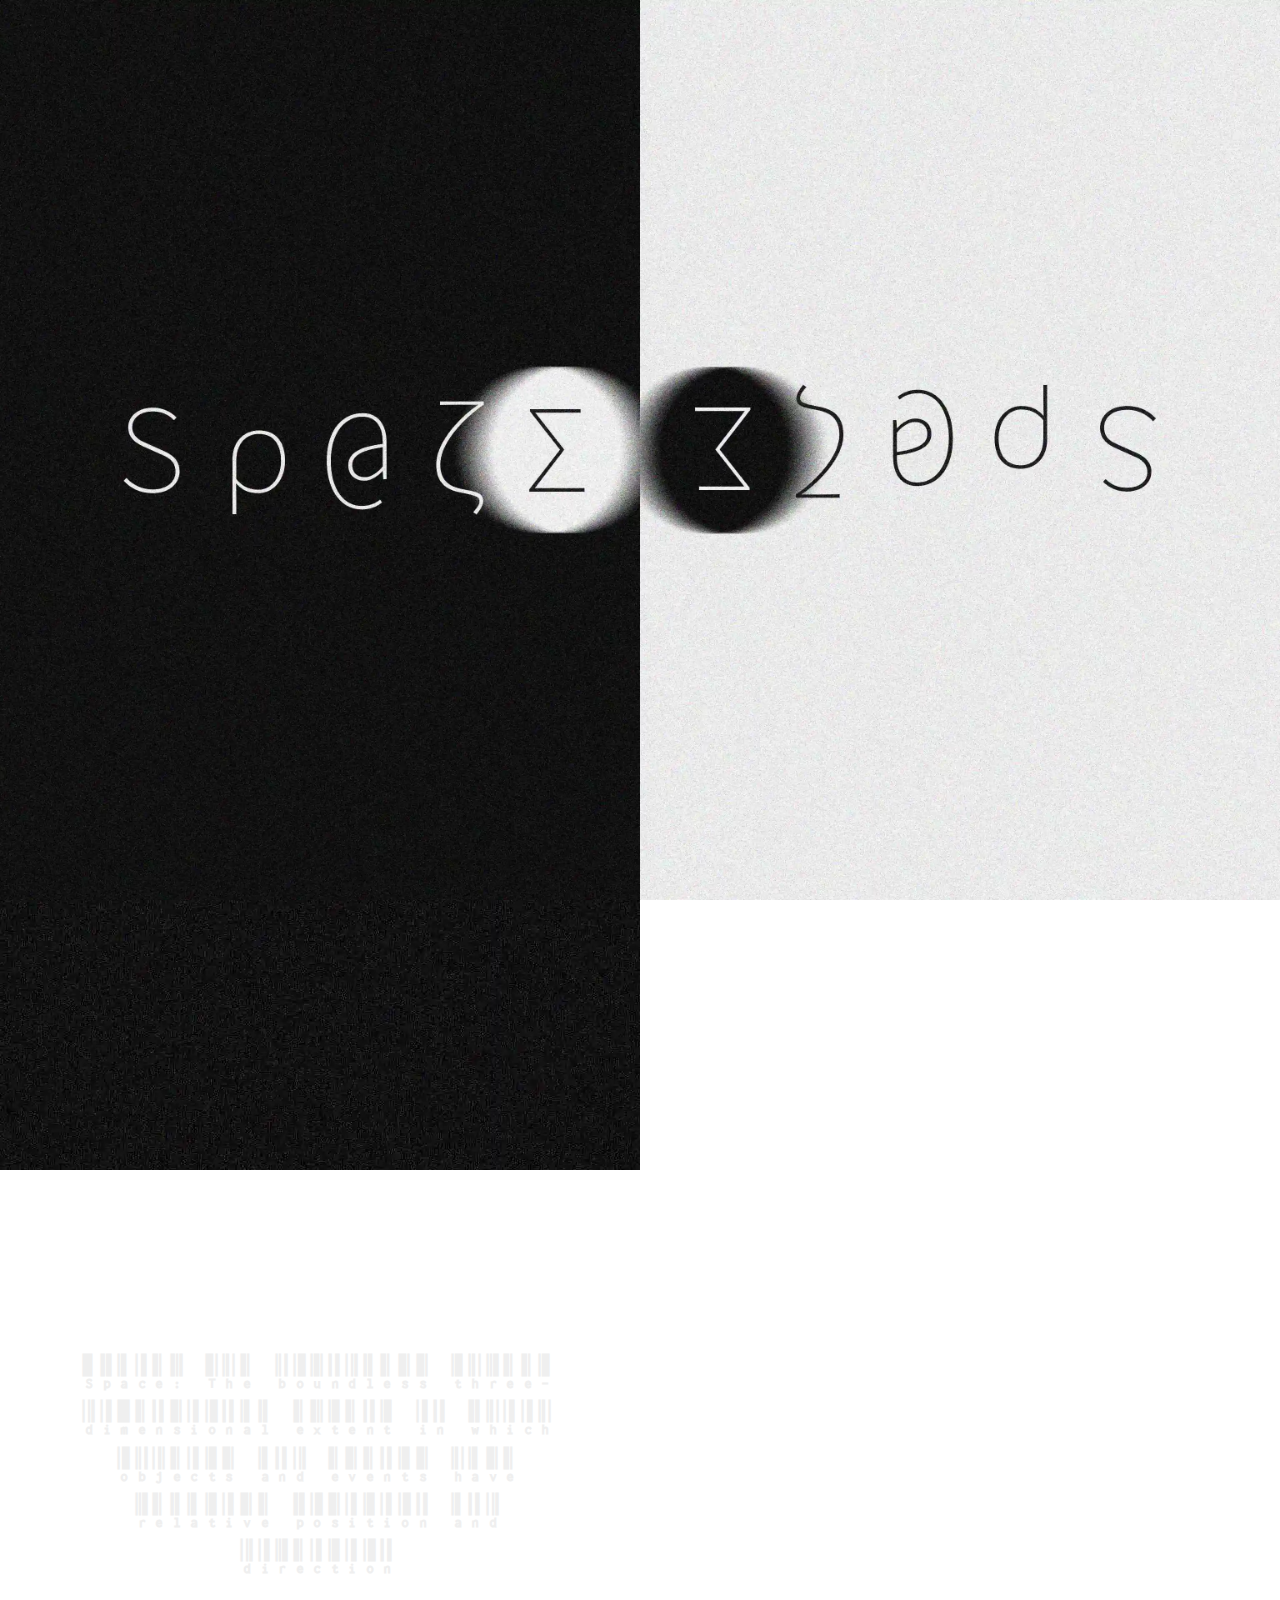
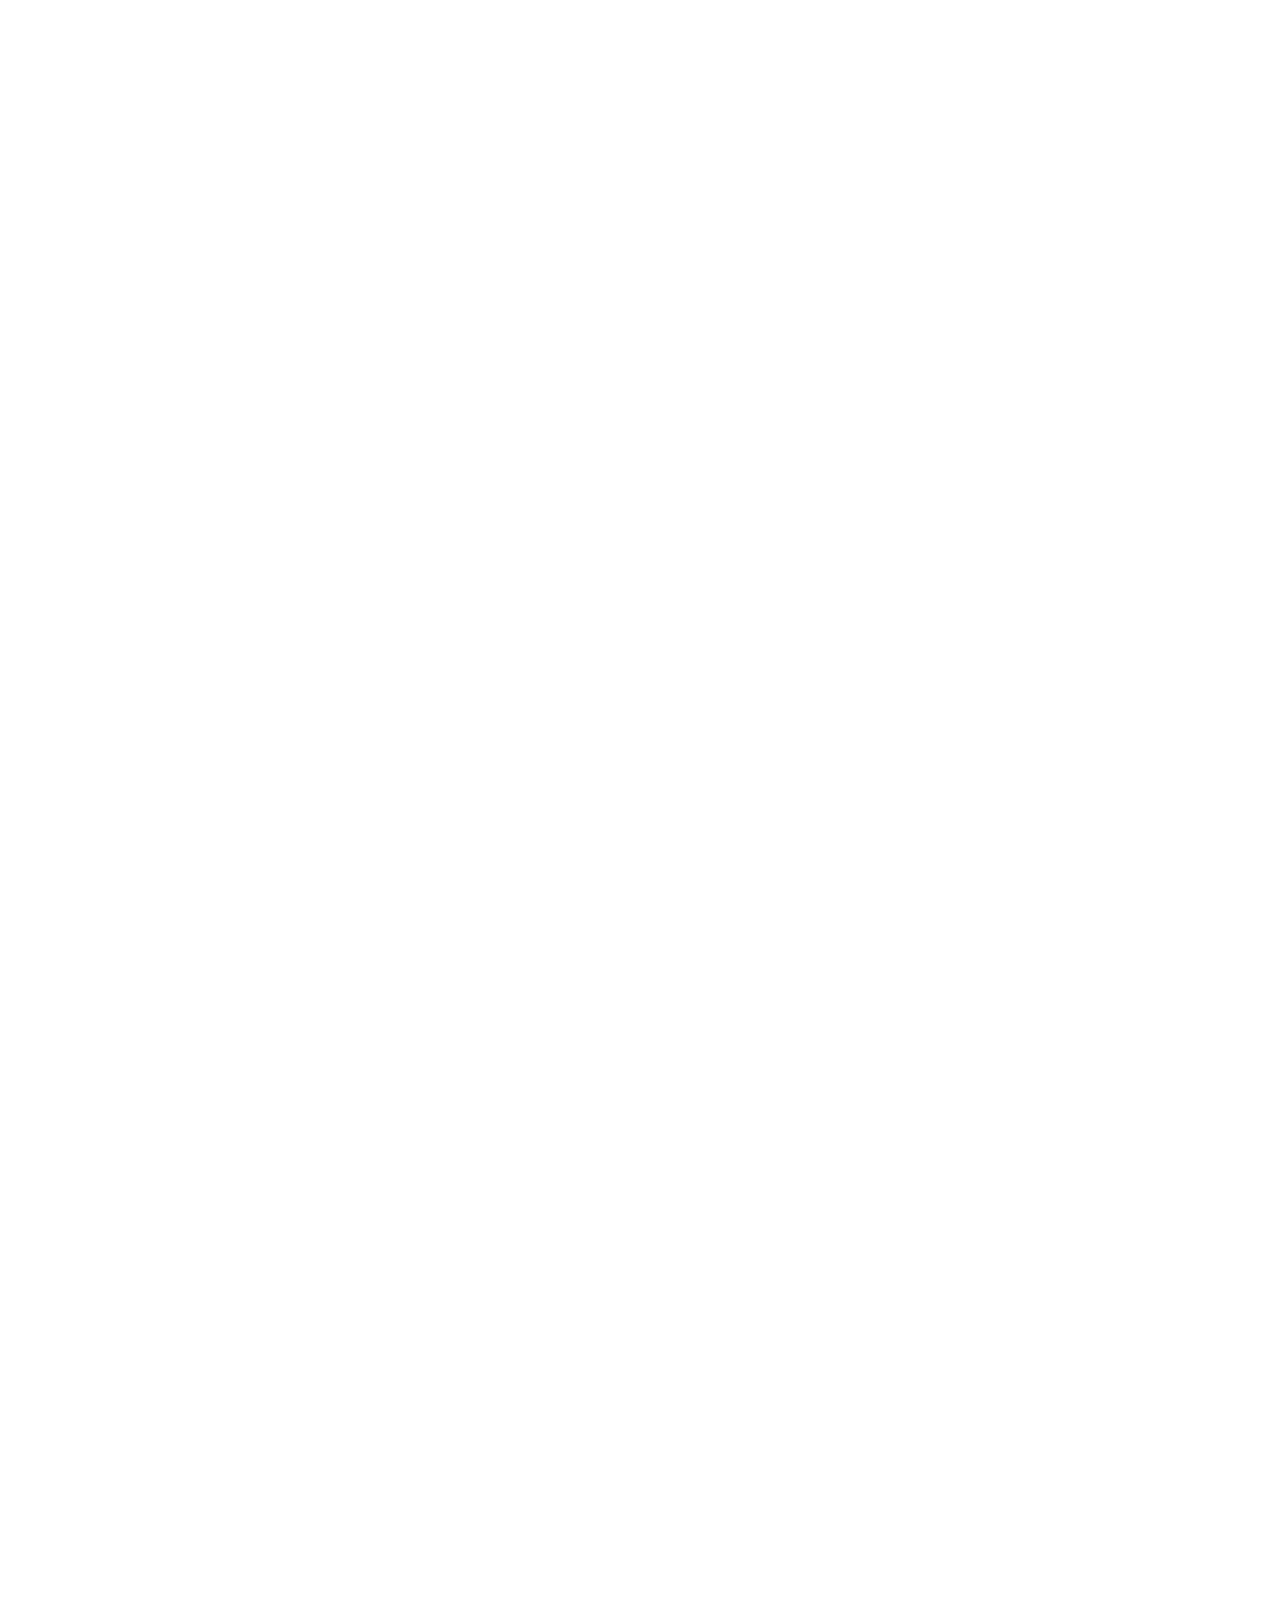
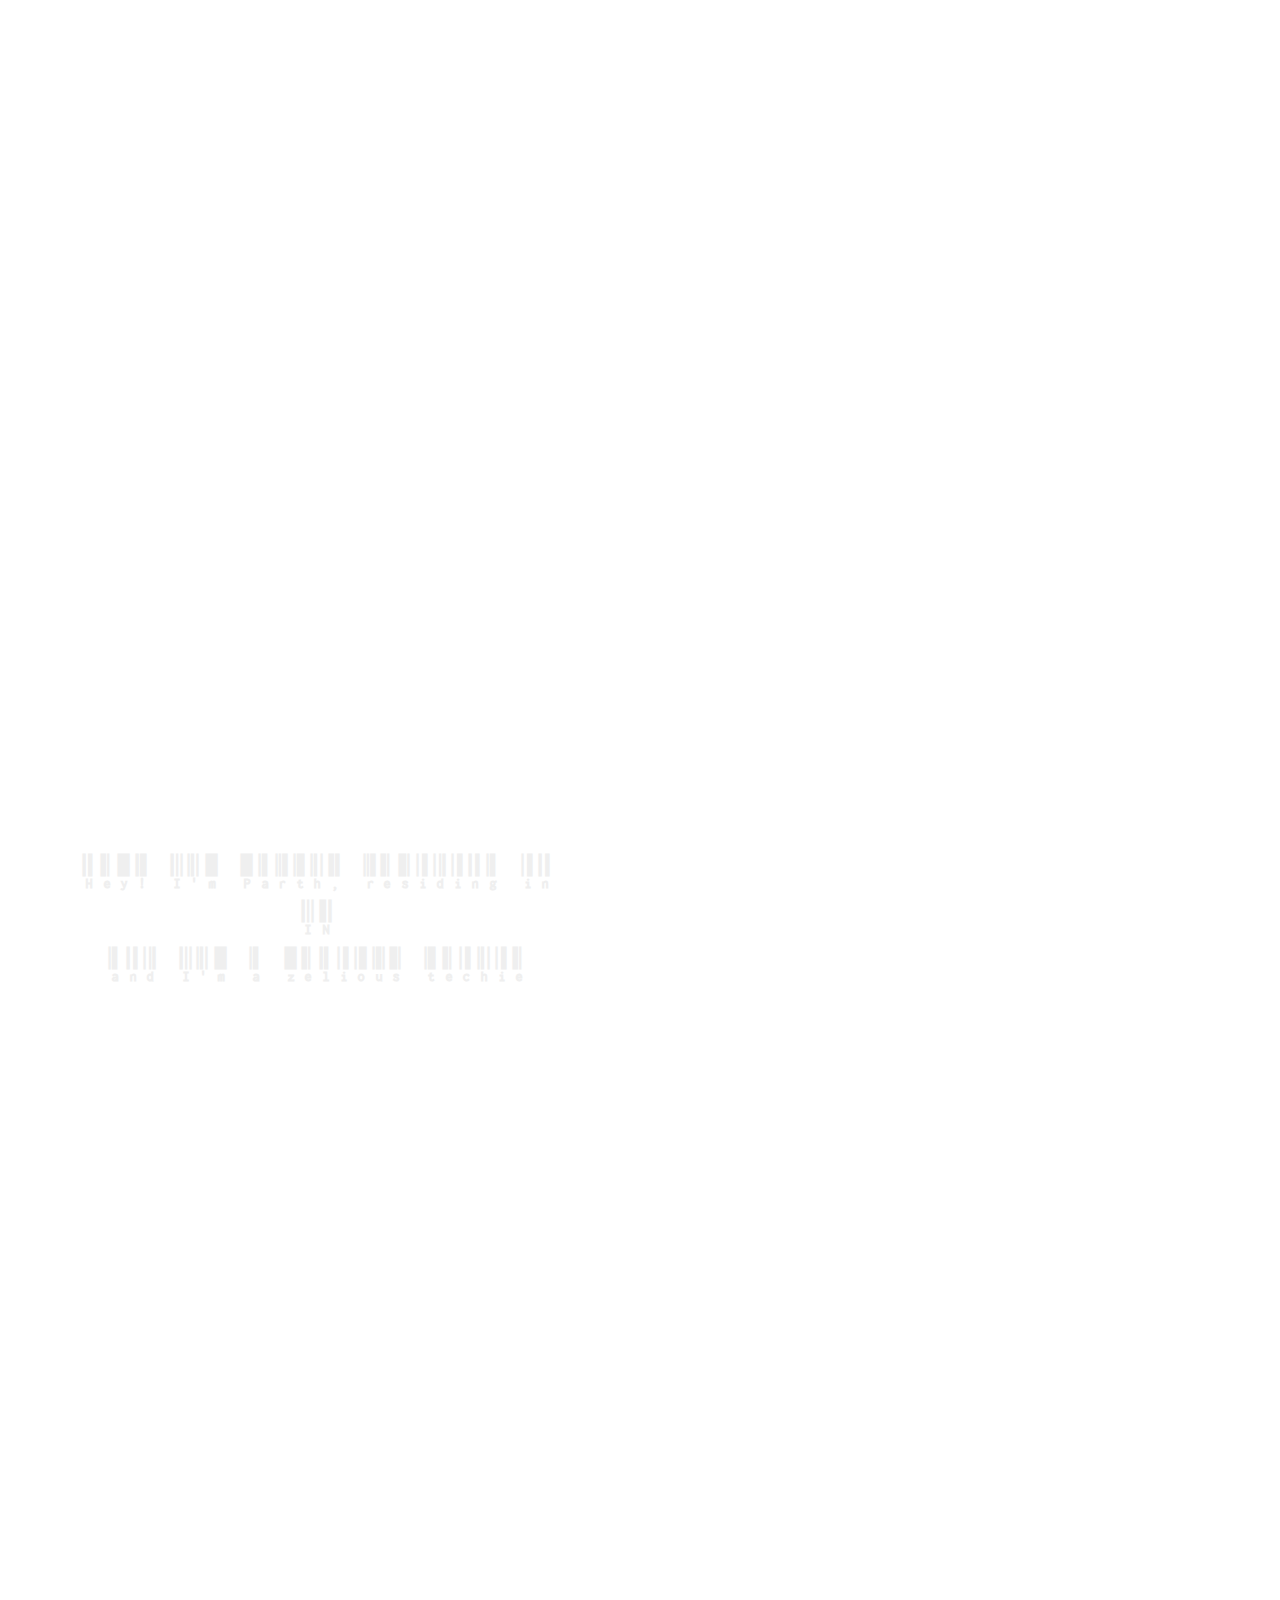
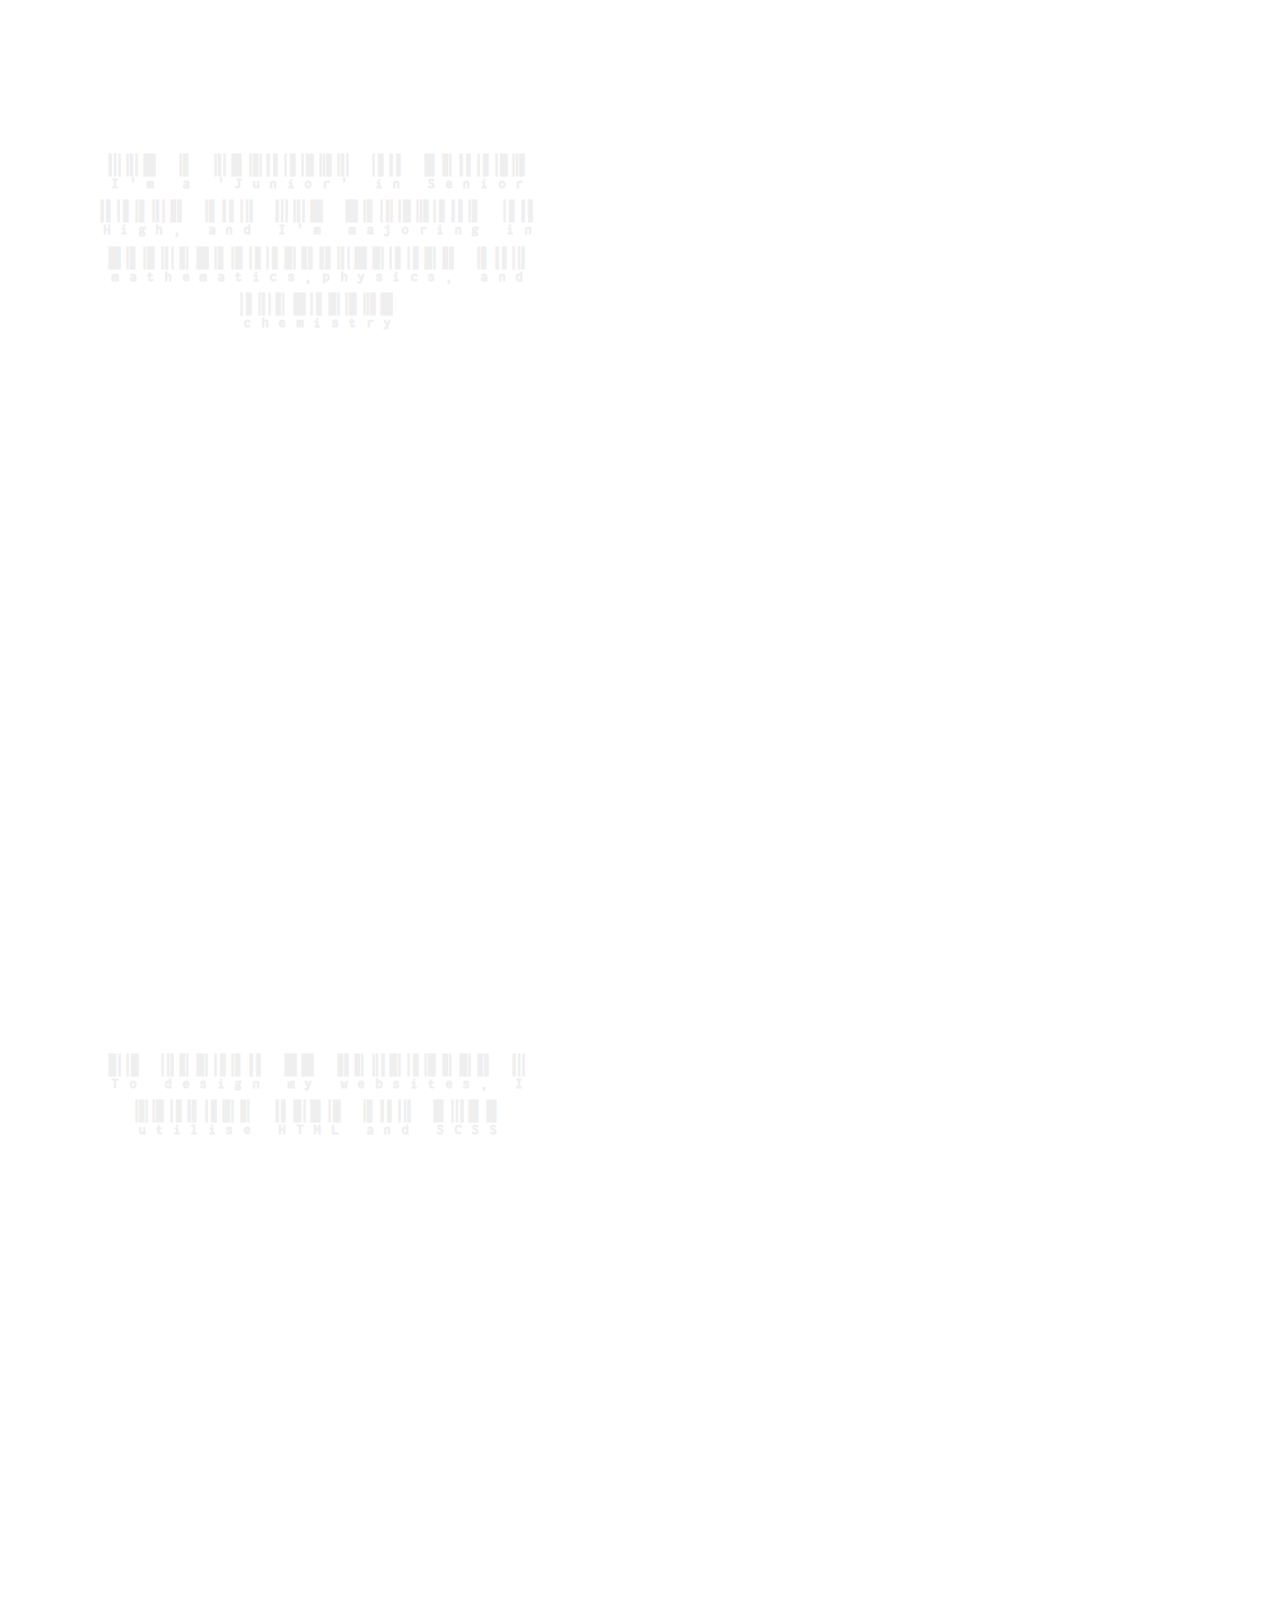
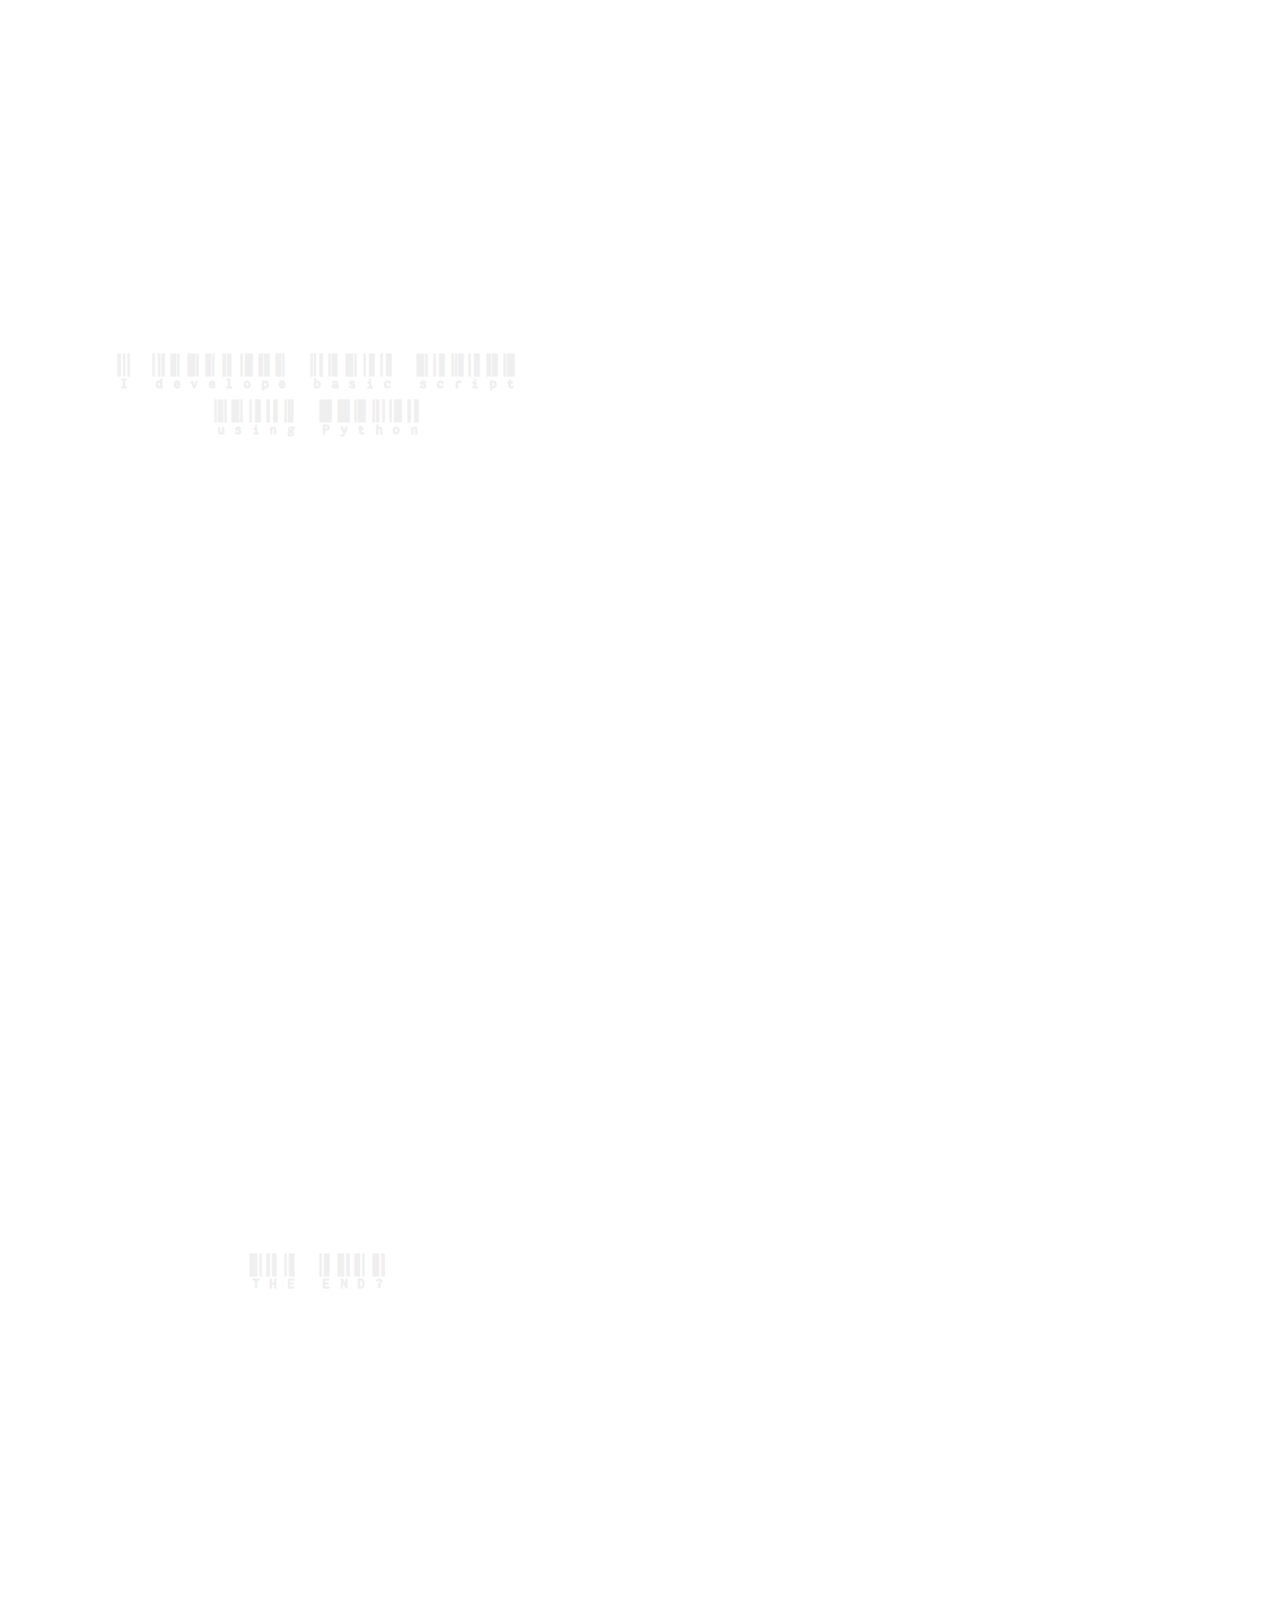
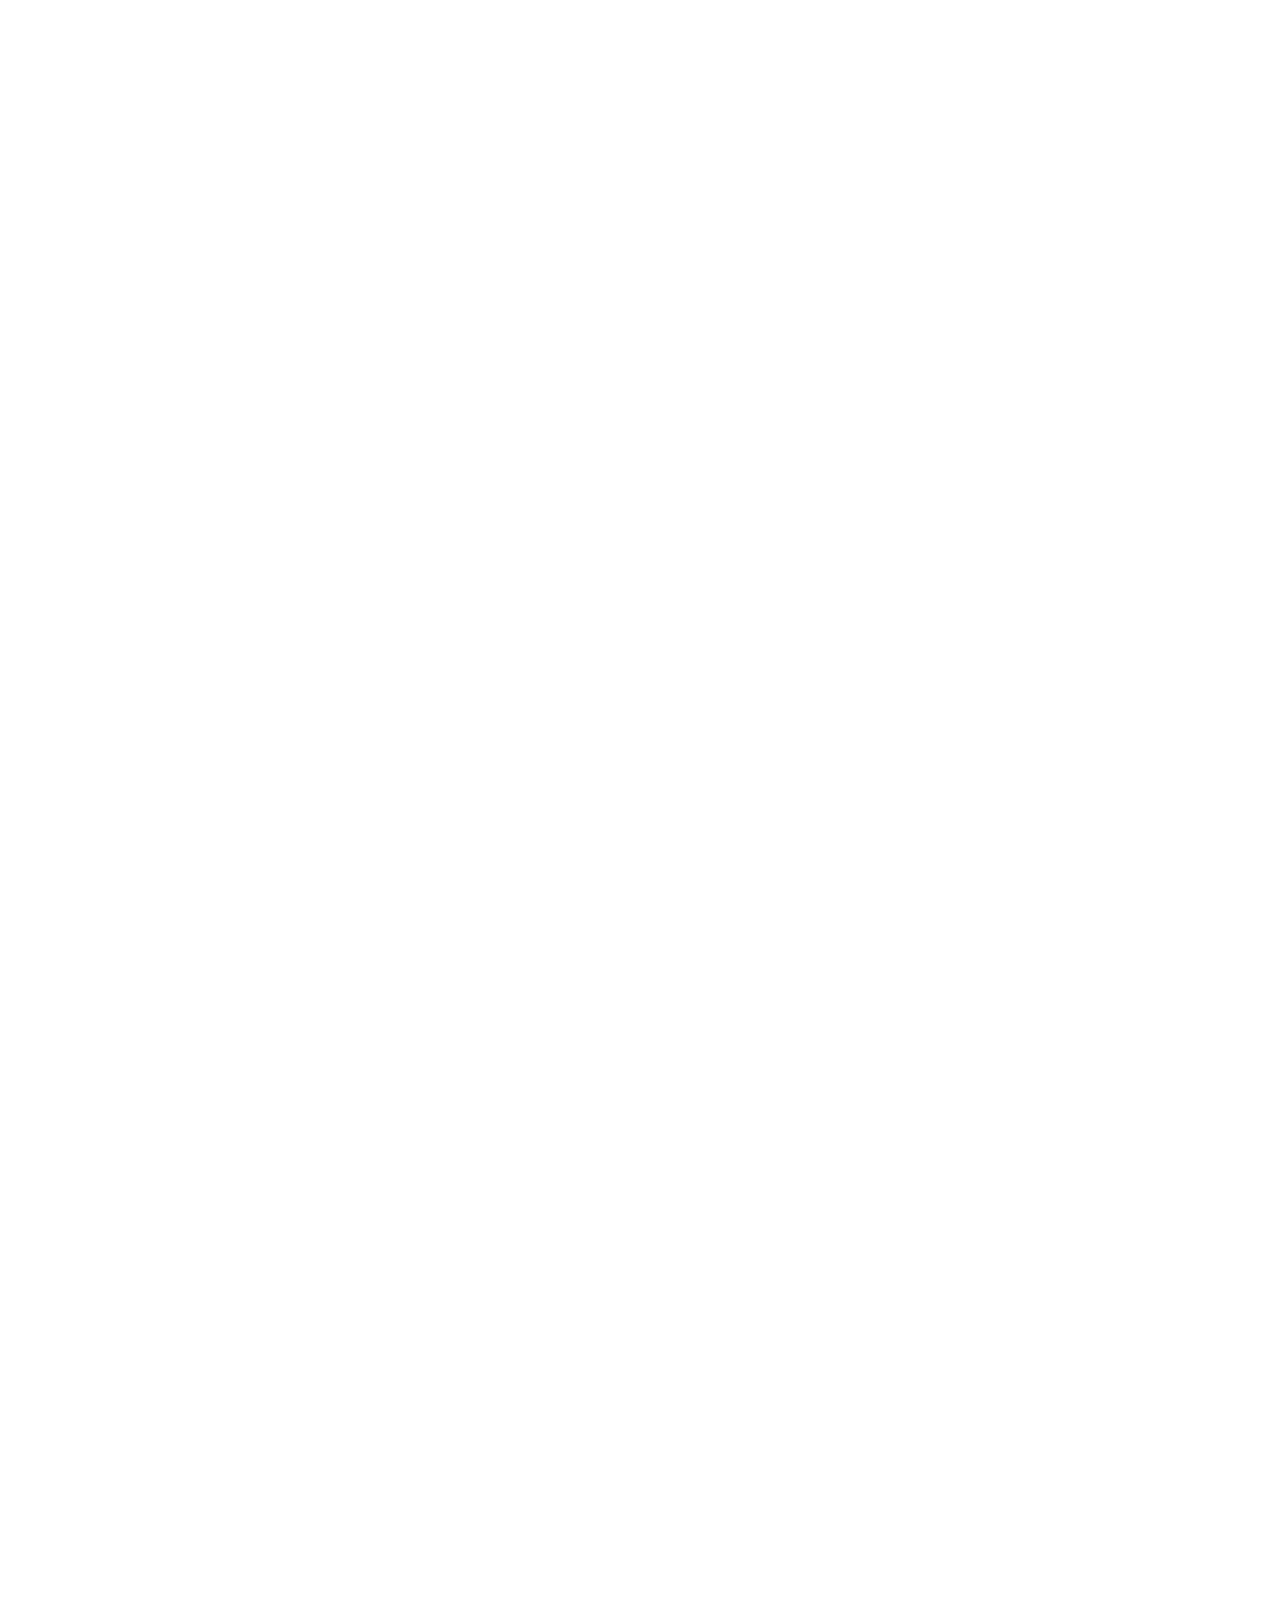
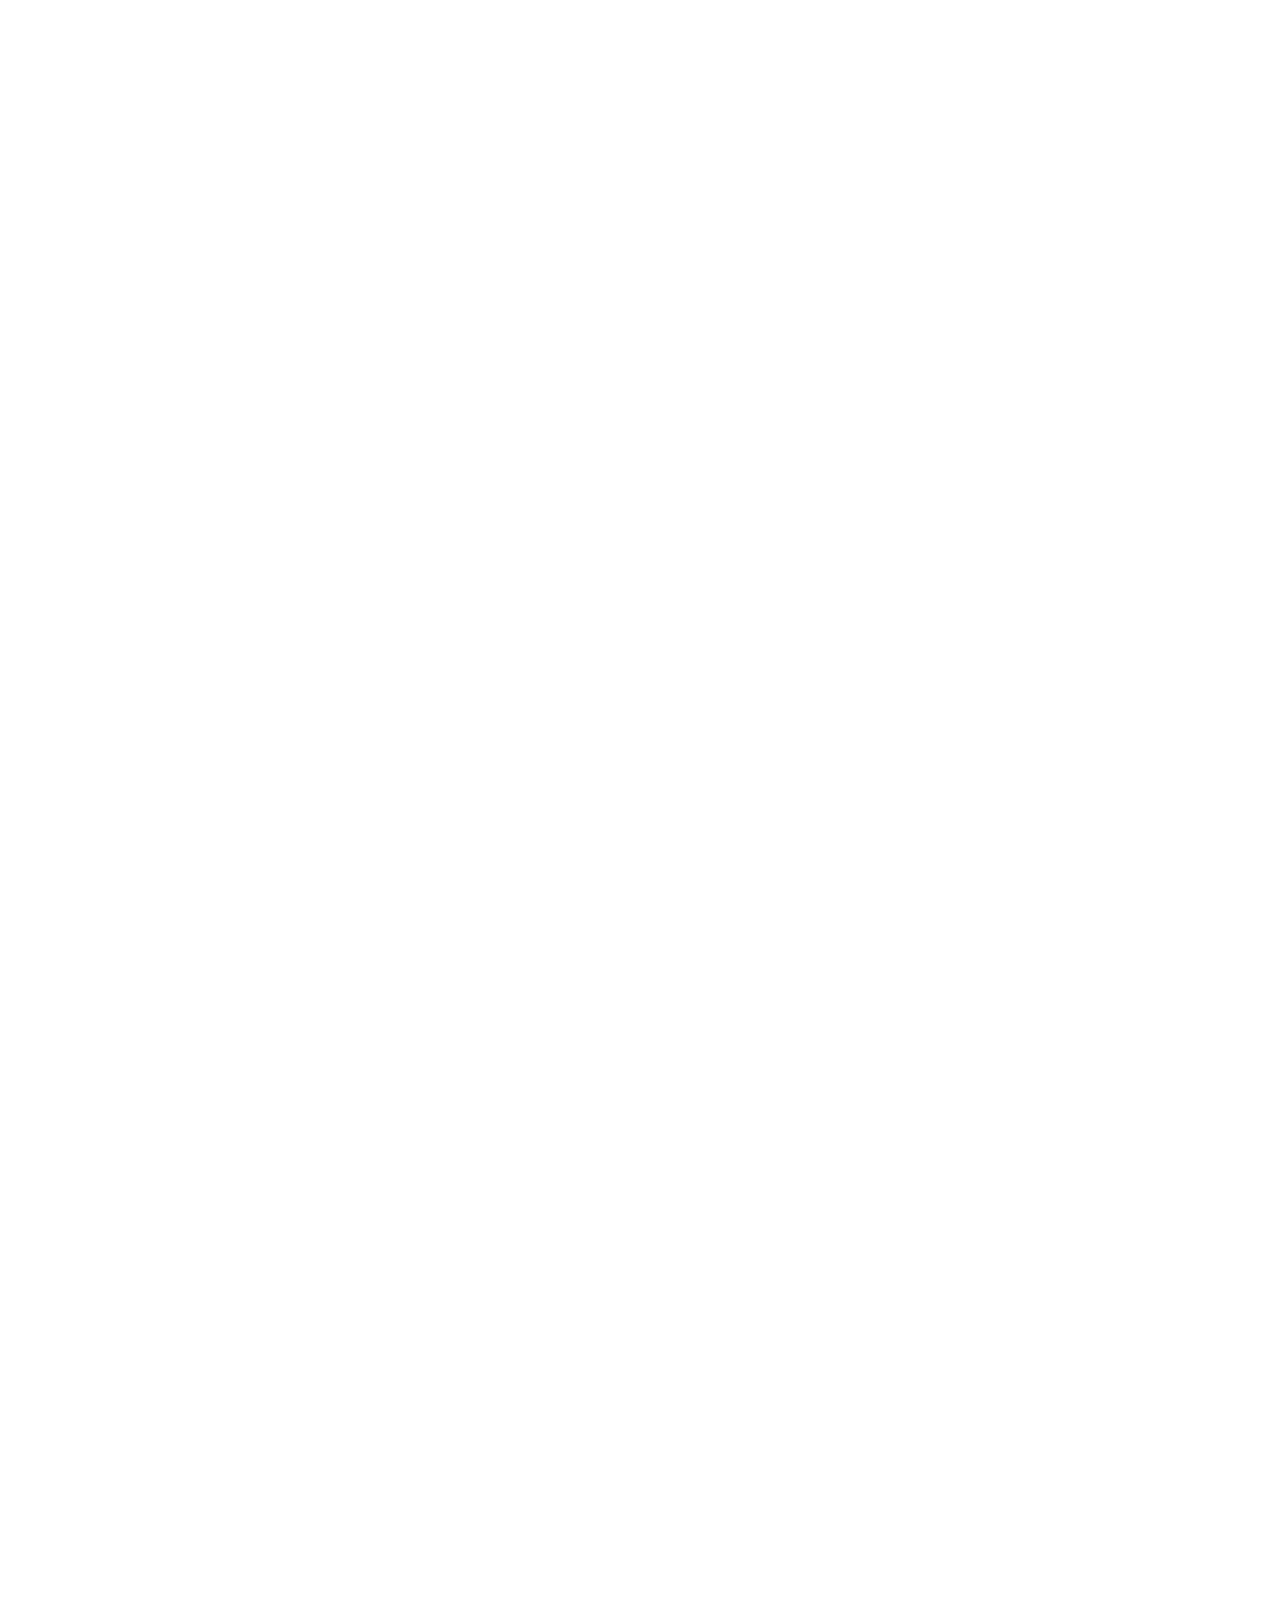
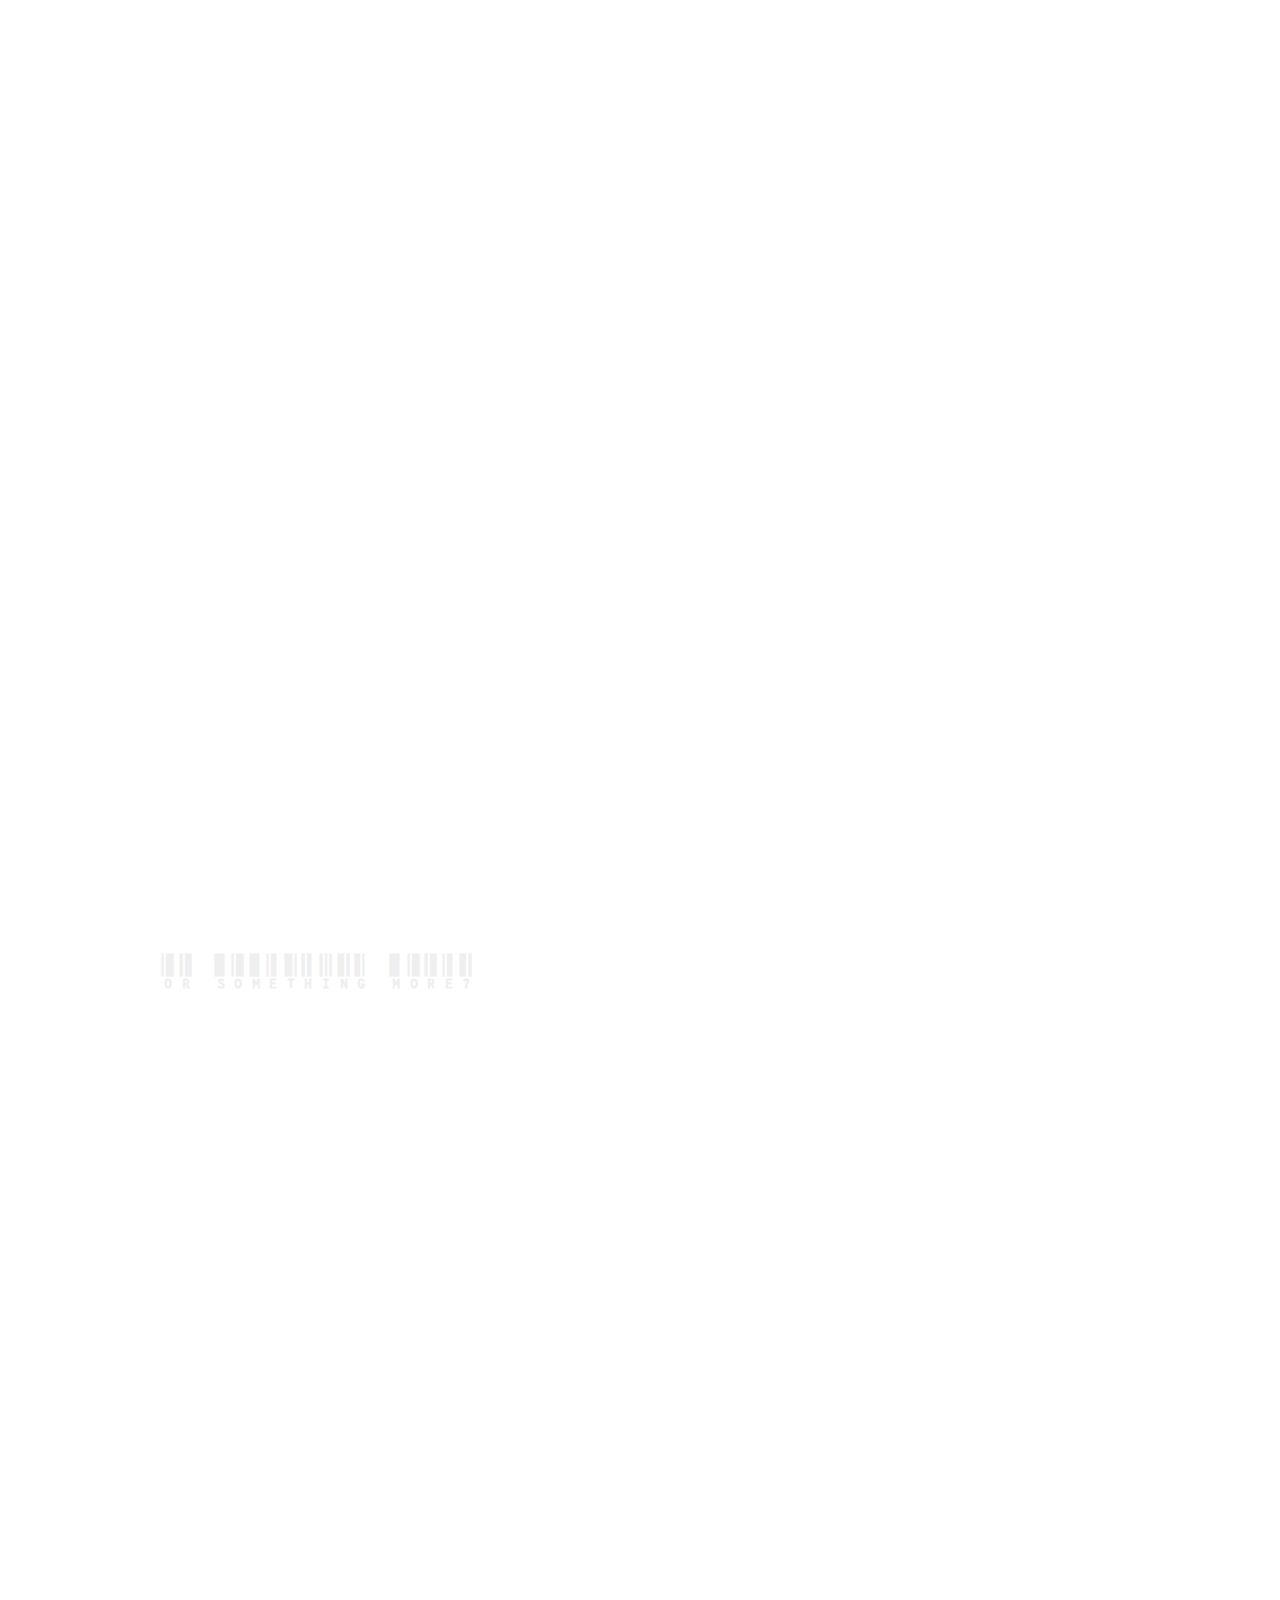
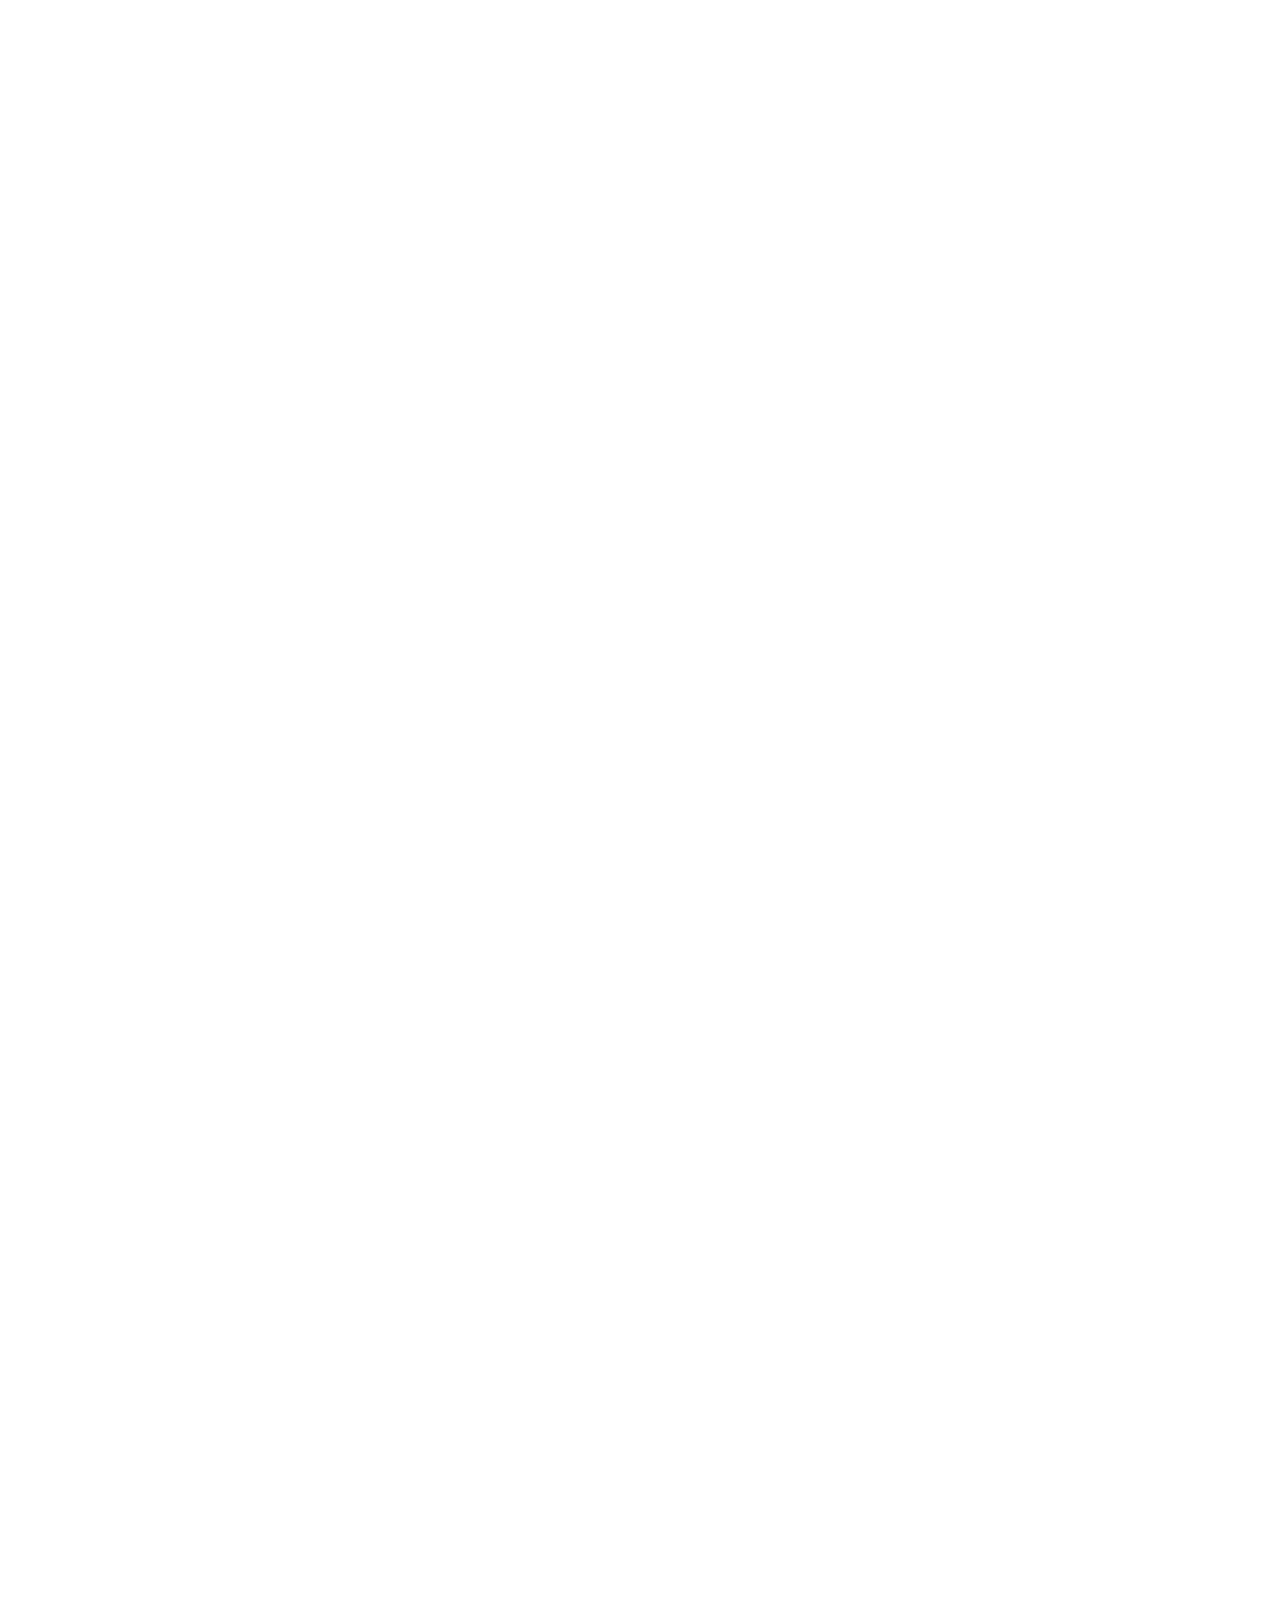
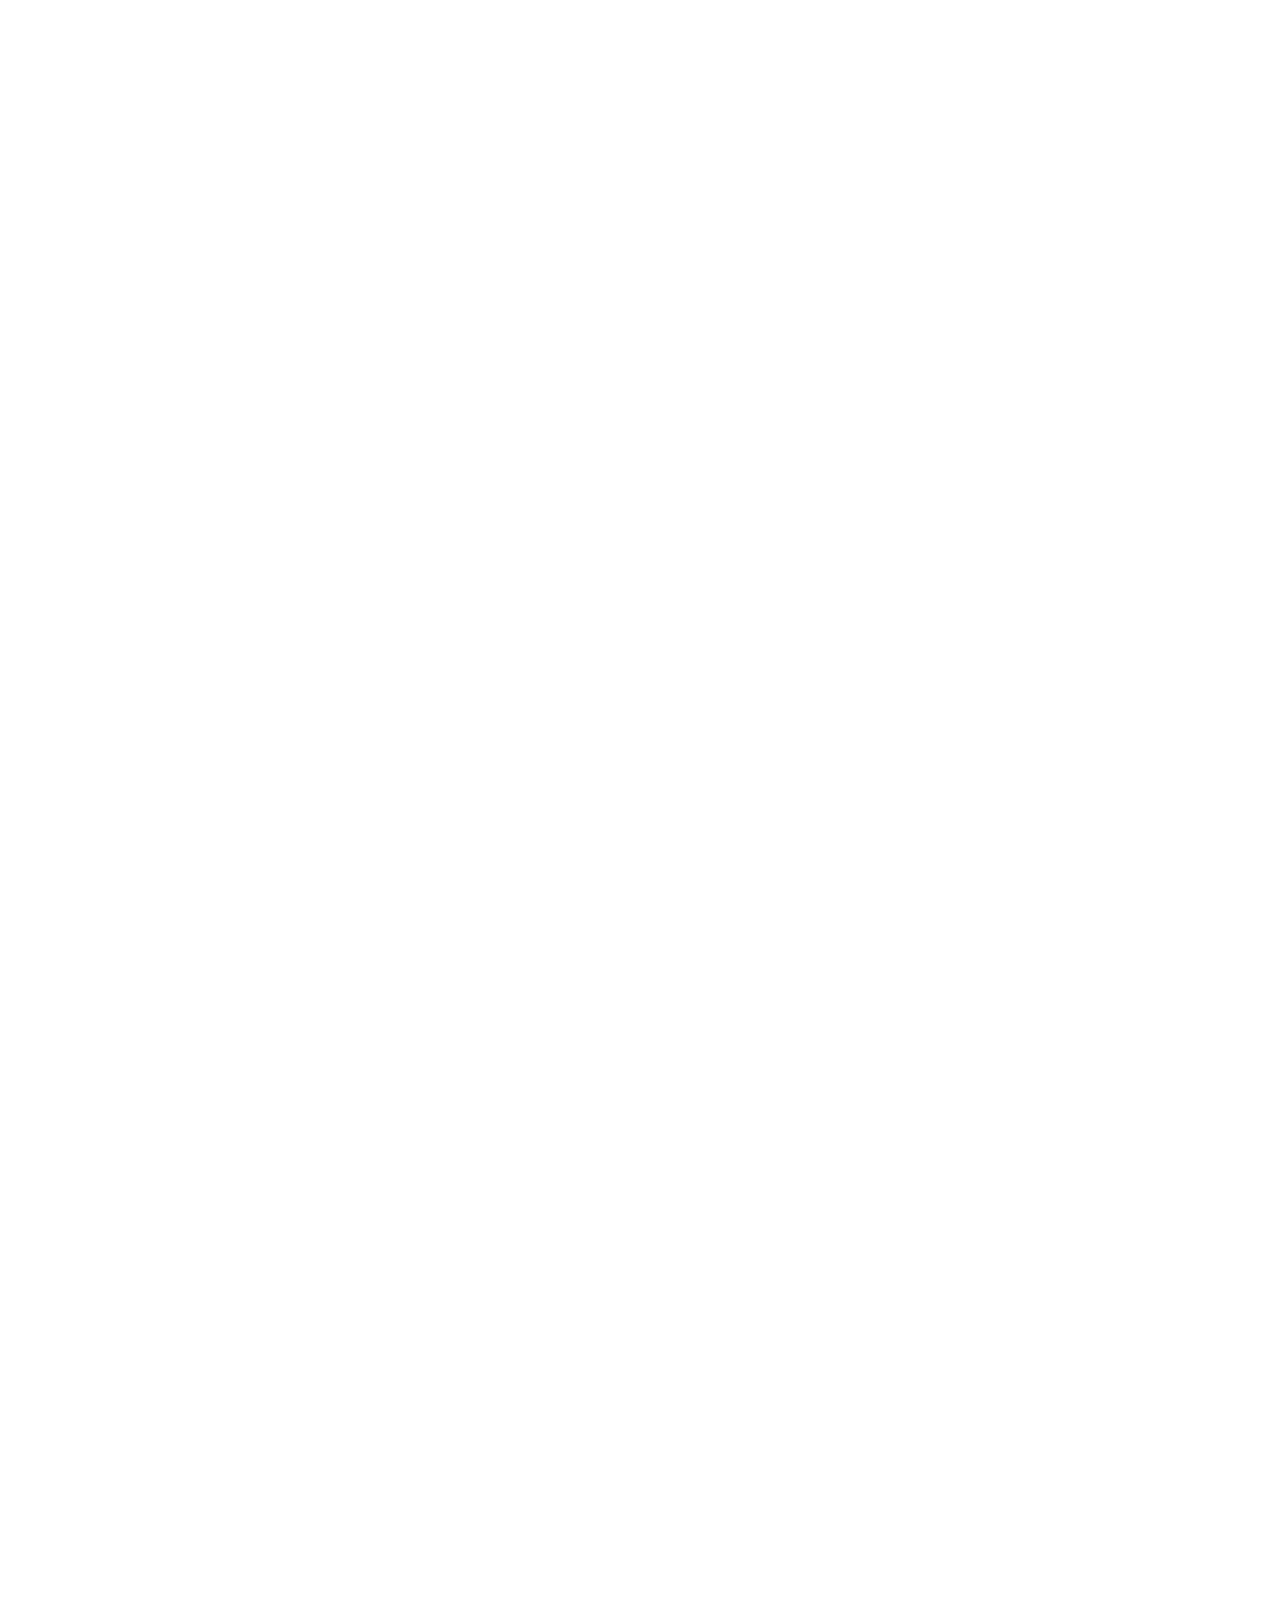
==== commit 889dd8ee: "made changes" ====
--- a/index.html
+++ b/index.html
@@ -42,7 +42,7 @@
                 <!-- Ecaps Group -->
                 <div class="Basic_setup">
                     <h1 class="Ecaps_text letter_spacing">
-                        Hey. I'm Parth, residing in IN
+                        Hey! I'm Parth, residing in IN
                     </h1>
                     <h1 class="Ecaps_text letter_spacing">
                         and I'm a zelious techie
@@ -137,7 +137,7 @@
                         and I'm a zelious techie
                     </h1>
                     <h1 class="Space_text letter_spacing">
-                        Hey, I'm Parth, residing in IN
+                        Hey! I'm Parth, residing in IN
                     </h1>
                 </div>
             </div>
@@ -167,9 +167,19 @@
     </div>
 
     <!-- Mobile View -->
-
     <div style="display: flex" class="mobile">
-        
+        <div class="page_1">
+            <h1 class="g_heading m_title m_heading letter_spacing">Space</h1>
+            <h1 class="g_subheading m_title letter_spacing">
+                The boundless three-dimensional extent in which objects and events have relative position and direction
+            </h1>
+        </div>
+        <div class="page_last">
+            <h1 class="error letter_spacing">Error:</h1>
+            <h1 class="enter_p letter_spacing">
+                Try using a bigger screen to enter a Parallel Universe!
+            </h1>
+        </div>
     </div>
 
     <!-- Social Links -->
@@ -183,7 +193,6 @@
     </div>
 
     <!-- Scripts -->
-
     <script src="https://cdnjs.cloudflare.com/ajax/libs/gsap/3.10.4/gsap.min.js"></script>
     <script src="https://cdnjs.cloudflare.com/ajax/libs/jquery/1.9.1/jquery.min.js"></script>
     <link rel="stylesheet" href="https://cdn.jsdelivr.net/npm/bootstrap-icons@1.8.0/font/bootstrap-icons.css">
--- a/css/style.css
+++ b/css/style.css
@@ -49,13 +49,13 @@
   background: url(../static/Backgrounds/Space.webp) no-repeat center center fixed;
   background-size: cover;
   color: #efefef;
-  font-size: calc(.85vh + .85vw);
+  font-size: calc(0.85vh + 0.85vw);
 }
 
 .Ecaps .Grouping_Ecaps .Basic_setup {
   width: 100%;
   background-color: transparent;
-  font-family: 'Libre Barcode 128 Text', cursive;
+  font-family: "Libre Barcode 128 Text", cursive;
 }
 
 .Ecaps .Grouping_Ecaps .Basic_setup h1 {
@@ -82,6 +82,7 @@
 
 .Ecaps .Grouping_Ecaps .Basic_setup .letter_spacing {
   letter-spacing: 0.15em;
+  line-height: 125%;
 }
 
 .Ecaps .Grouping_Ecaps .Basic_setup .Ecaps_moon {
@@ -119,8 +120,8 @@
 .Space .Grouping_Space .Basic_setup {
   width: 100%;
   background-color: transparent;
-  font-family: 'Libre Barcode 128 Text', cursive;
-  font-size: calc(.85vh + .85vw);
+  font-family: "Libre Barcode 128 Text", cursive;
+  font-size: calc(0.85vh + 0.85vw);
   -webkit-transform: rotate(180deg);
           transform: rotate(180deg);
 }
@@ -148,6 +149,7 @@
 
 .Space .Grouping_Space .Basic_setup .letter_spacing {
   letter-spacing: 0.15em;
+  line-height: 125%;
 }
 
 .Space .Grouping_Space .Basic_setup .Space_moon {
@@ -221,29 +223,96 @@
   color: white;
 }
 
-@media screen and (max-width: 600px) {
-  .Space {
+@media screen and (max-width: 800px) {
+  body {
+    background: url(../static/Backgrounds/mobile-bg.webp) no-repeat center center fixed;
+    background-size: cover;
+    font-family: "Libre Barcode 128 Text", cursive;
+    color: white;
+    margin: 0;
+    padding: 0;
+  }
+  body .Space {
     display: none;
     bottom: 0px;
     width: 0%;
     height: 0%;
   }
-  .Ecaps {
+  body .Ecaps {
     display: none;
     width: 0%;
     height: 0%;
   }
-  .Empty_Space {
+  body .Empty_Space {
     display: none;
     width: 0%;
     height: 0%;
   }
-  body {
-    background: url(../static/Backgrounds/mobile-bg.webp) no-repeat center center fixed;
-    background-size: cover;
-  }
-  .mobile {
-    border: 1px solid red;
+  body .mobile {
+    border: 1px solid green;
+    height: -webkit-fit-content;
+    height: -moz-fit-content;
+    height: fit-content;
+    -webkit-box-orient: vertical;
+    -webkit-box-direction: normal;
+        -ms-flex-direction: column;
+            flex-direction: column;
+    position: absolute;
+  }
+  body .mobile .page_1 {
+    padding: 35% 0%;
+  }
+  body .mobile .page_1 .m_title {
+    font-size: calc(2.5vh + 2.5vw);
+    text-align: center;
+    width: 95%;
+    height: -webkit-min-content;
+    height: -moz-min-content;
+    height: min-content;
+    margin: 25% auto;
+  }
+  body .mobile .page_1 .m_heading {
+    font-size: calc(6vh + 6vw);
+  }
+  body .mobile .letter_spacing {
+    letter-spacing: 0.15em;
+    line-height: 125%;
+  }
+  body .mobile .page_last {
+    height: 100vh;
+  }
+  body .mobile .page_last .error {
+    font-size: calc(6vh + 6vw);
+    text-align: center;
+    width: 100%;
+    height: -webkit-min-content;
+    height: -moz-min-content;
+    height: min-content;
+    color: #ff6767;
+    margin-top: 65%;
+  }
+  body .mobile .page_last .enter_p {
+    font-size: calc(2.75vh + 2.75vw);
+    text-align: center;
+    width: 95%;
+    height: -webkit-min-content;
+    height: -moz-min-content;
+    height: min-content;
+    margin: 20% auto;
+  }
+  body .Social {
+    display: none;
+  }
+  body .Social .Social_part_1 {
+    height: calc(4vh + 4vw);
+    -webkit-box-align: center;
+        -ms-flex-align: center;
+            align-items: center;
+  }
+  body .Social .Social_part_1 .bi {
+    size: 150%;
+    padding-left: 5px;
+    padding-right: 5px;
   }
 }
 /*# sourceMappingURL=style.css.map */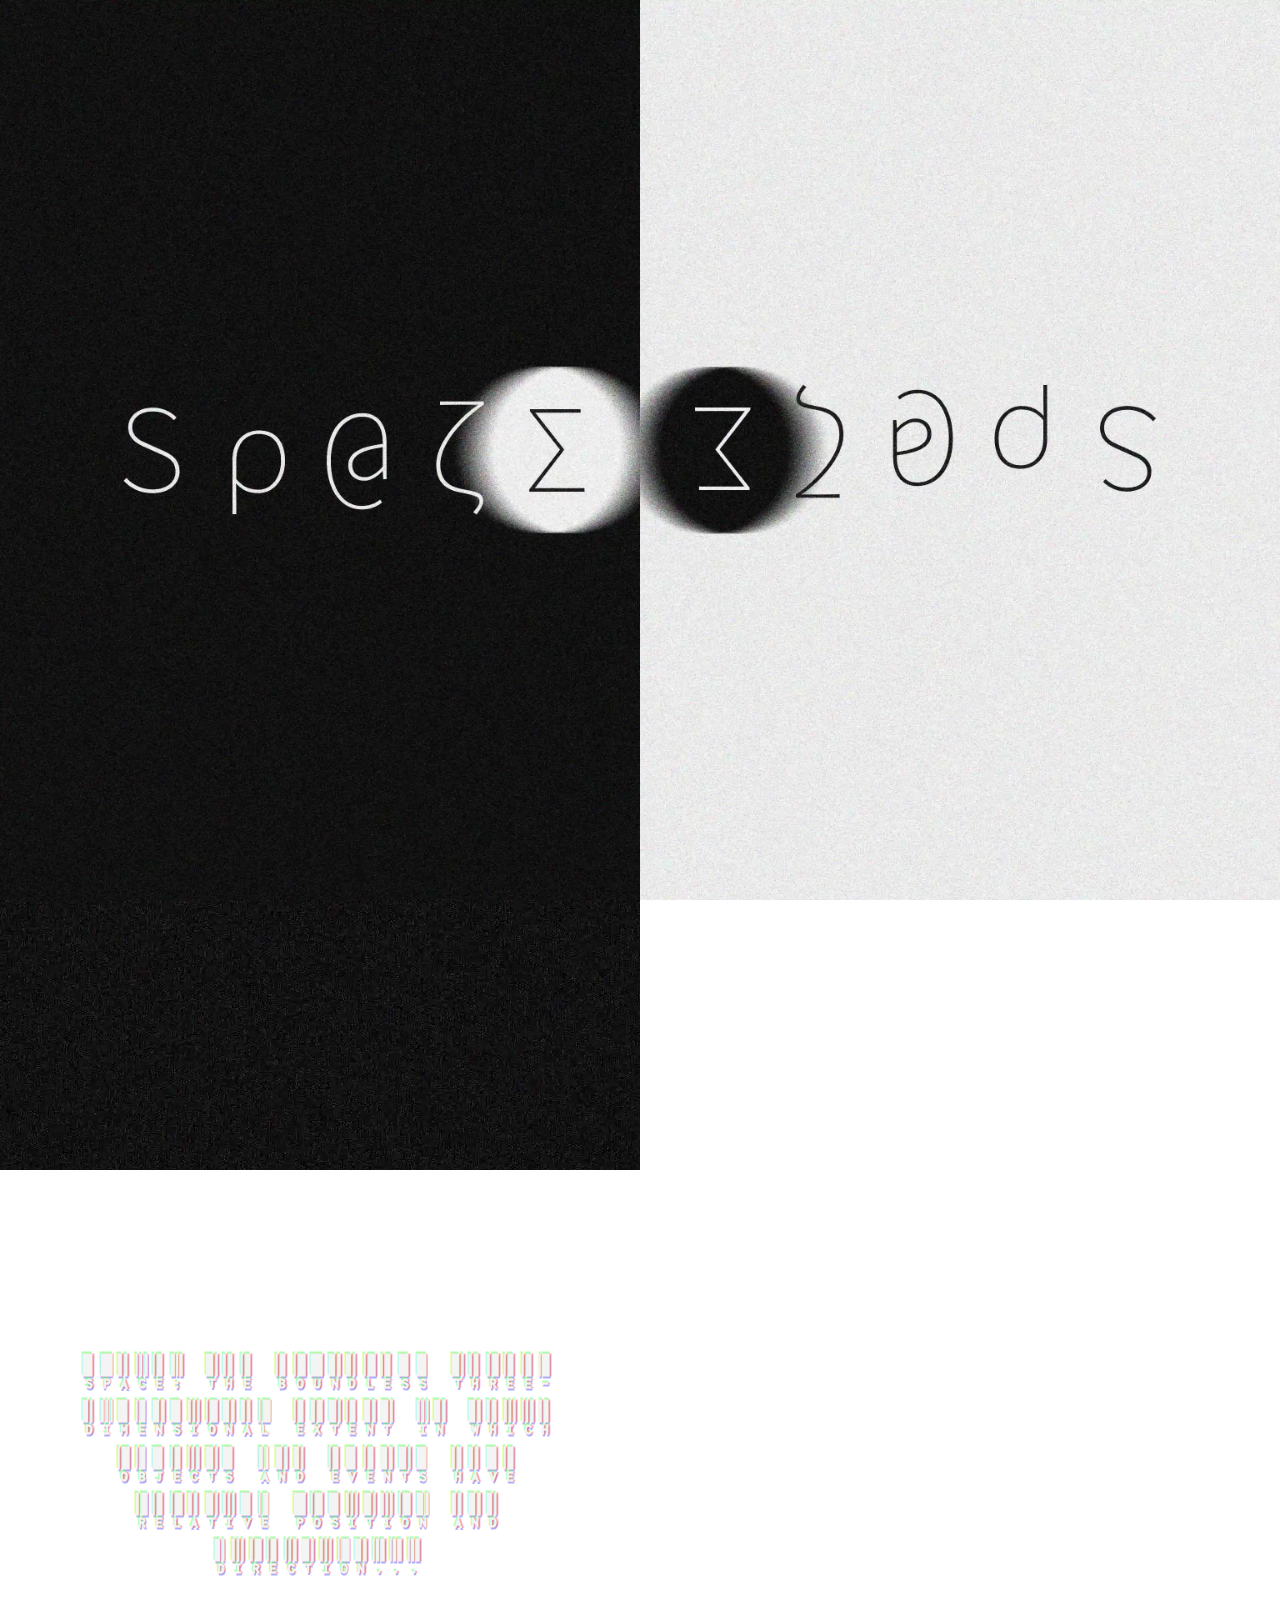
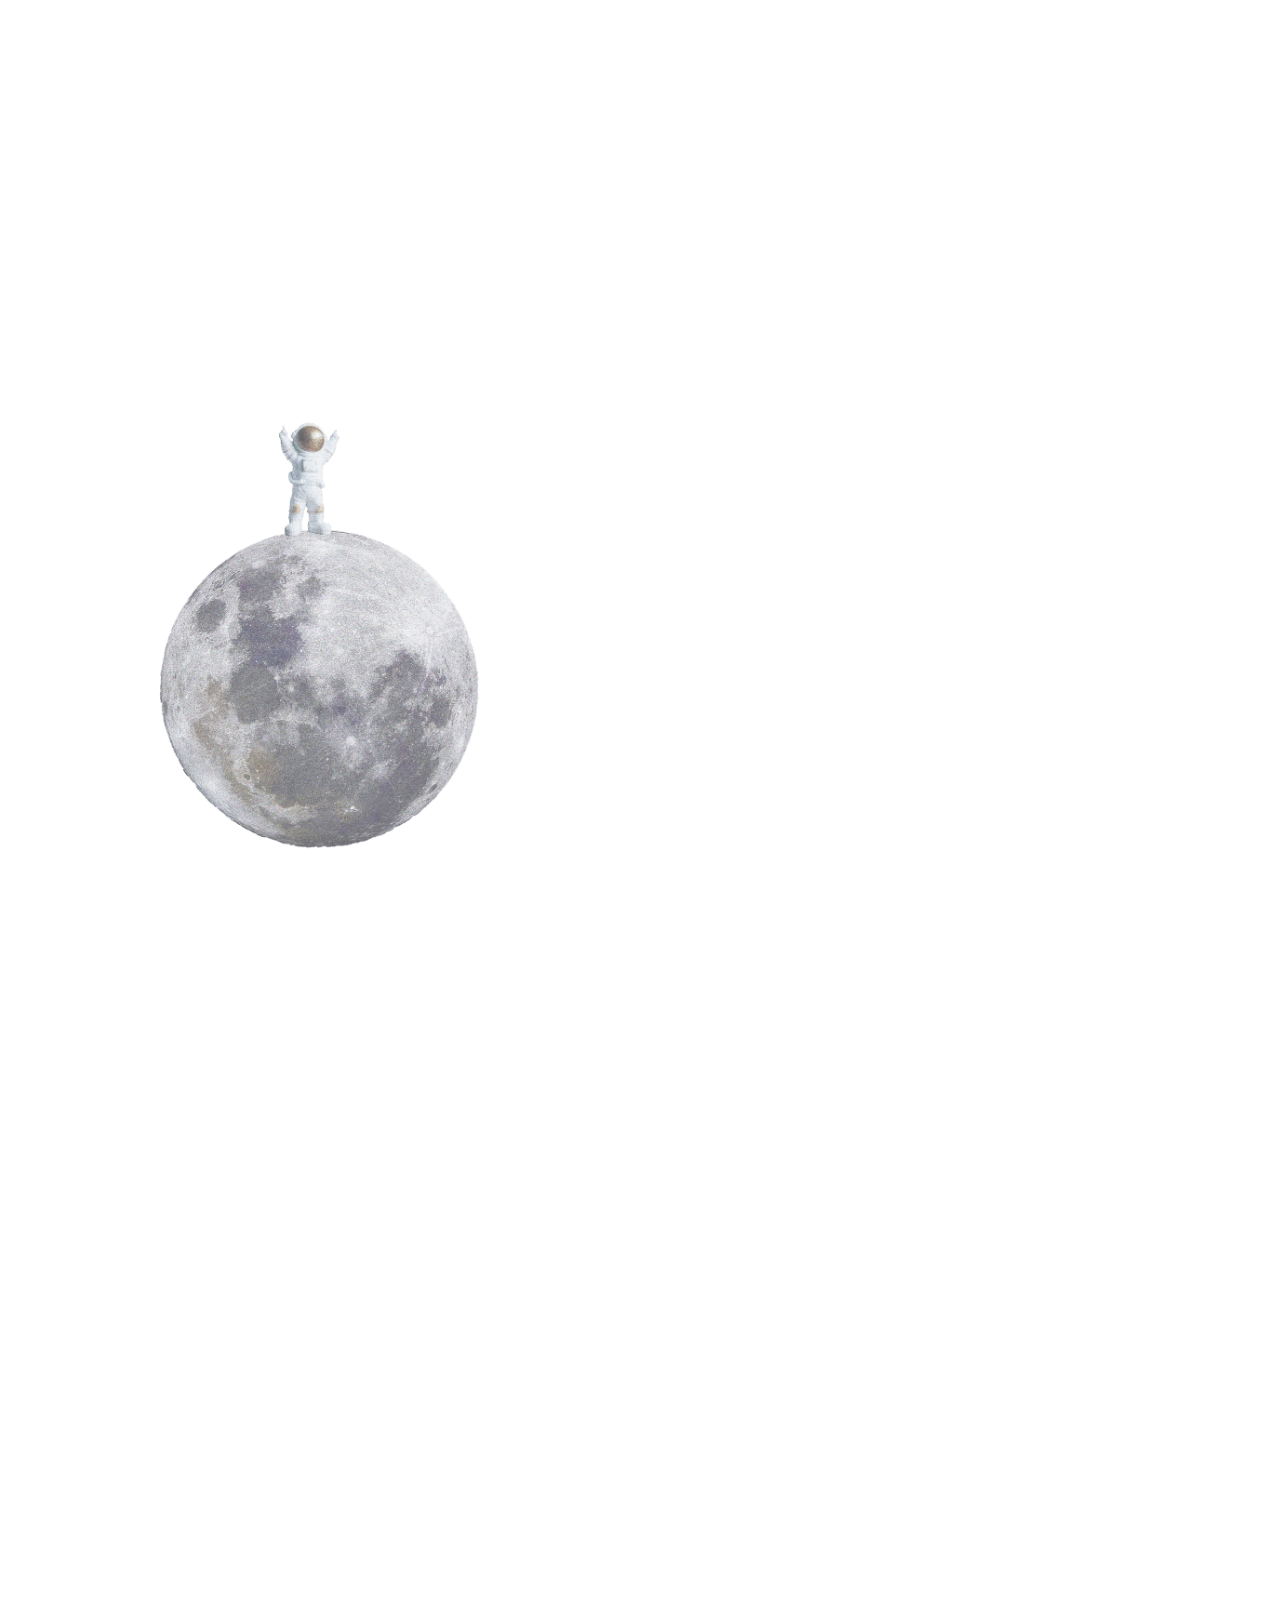
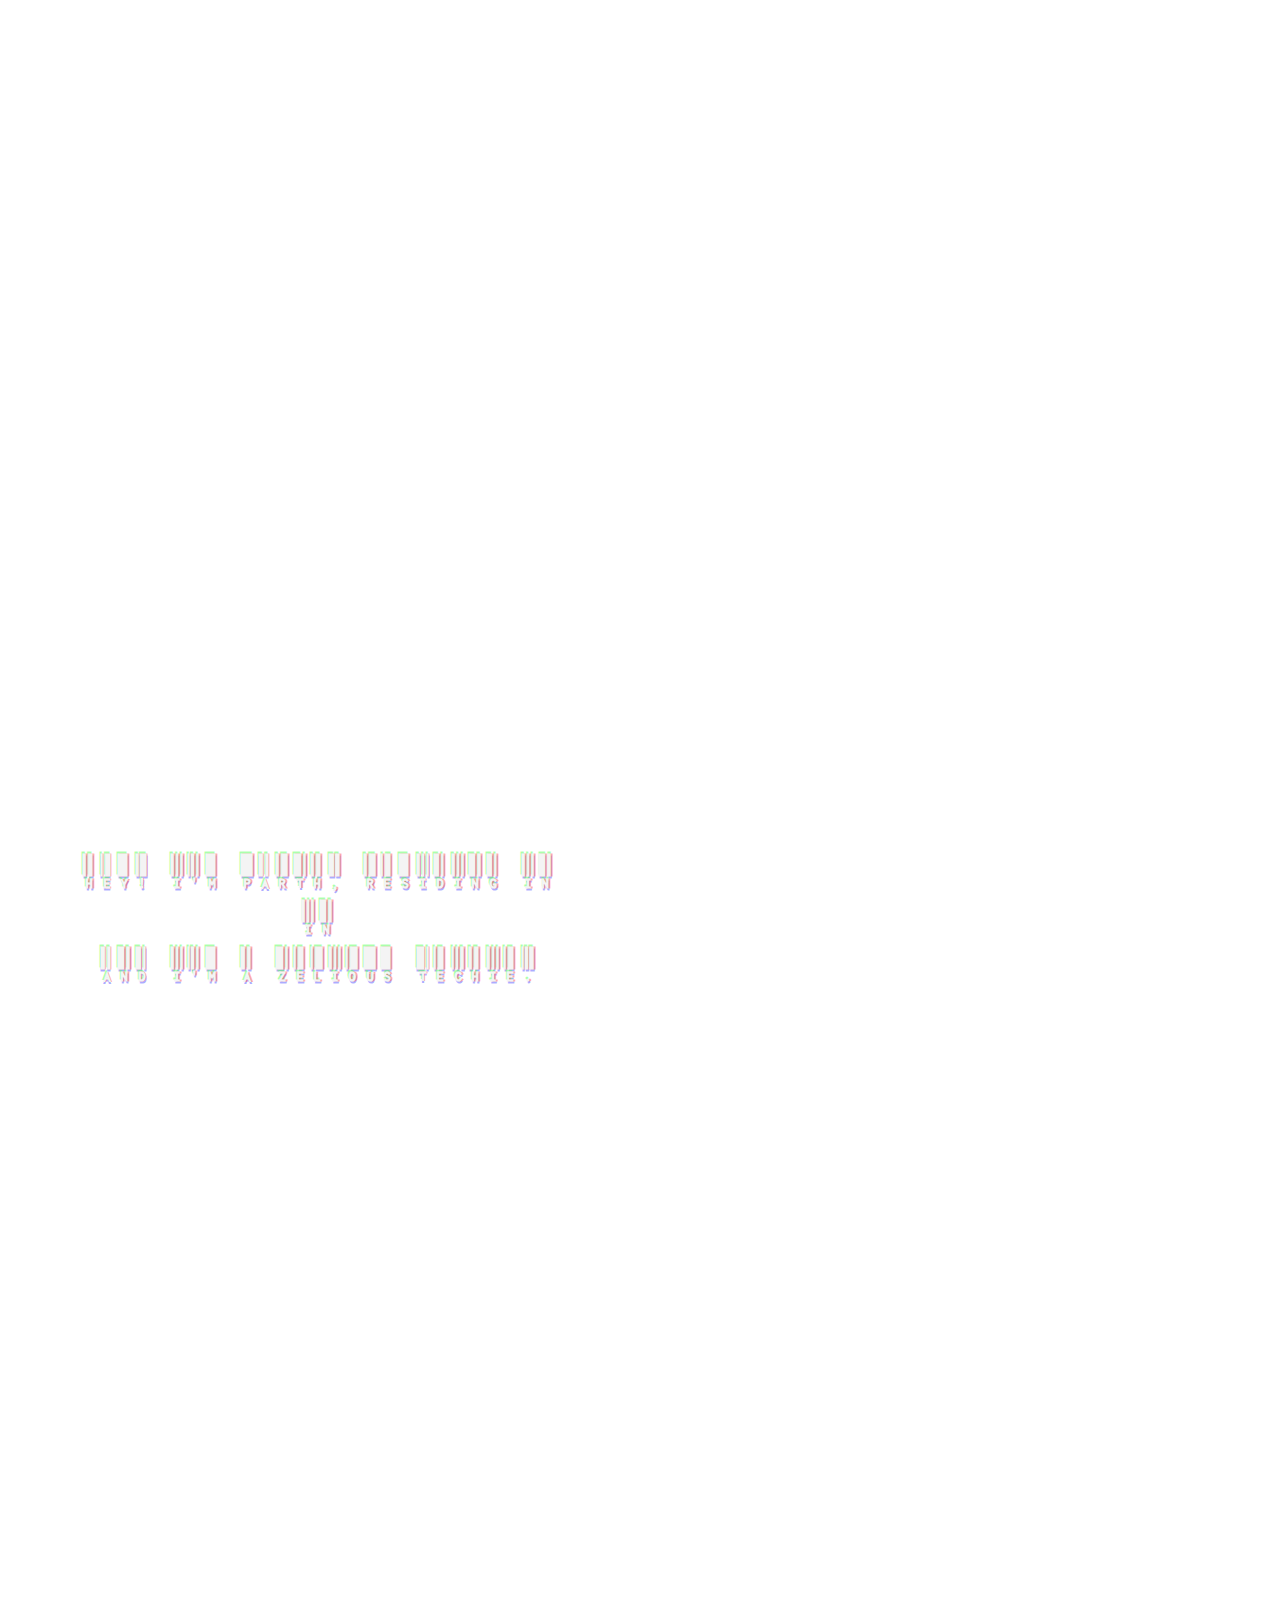
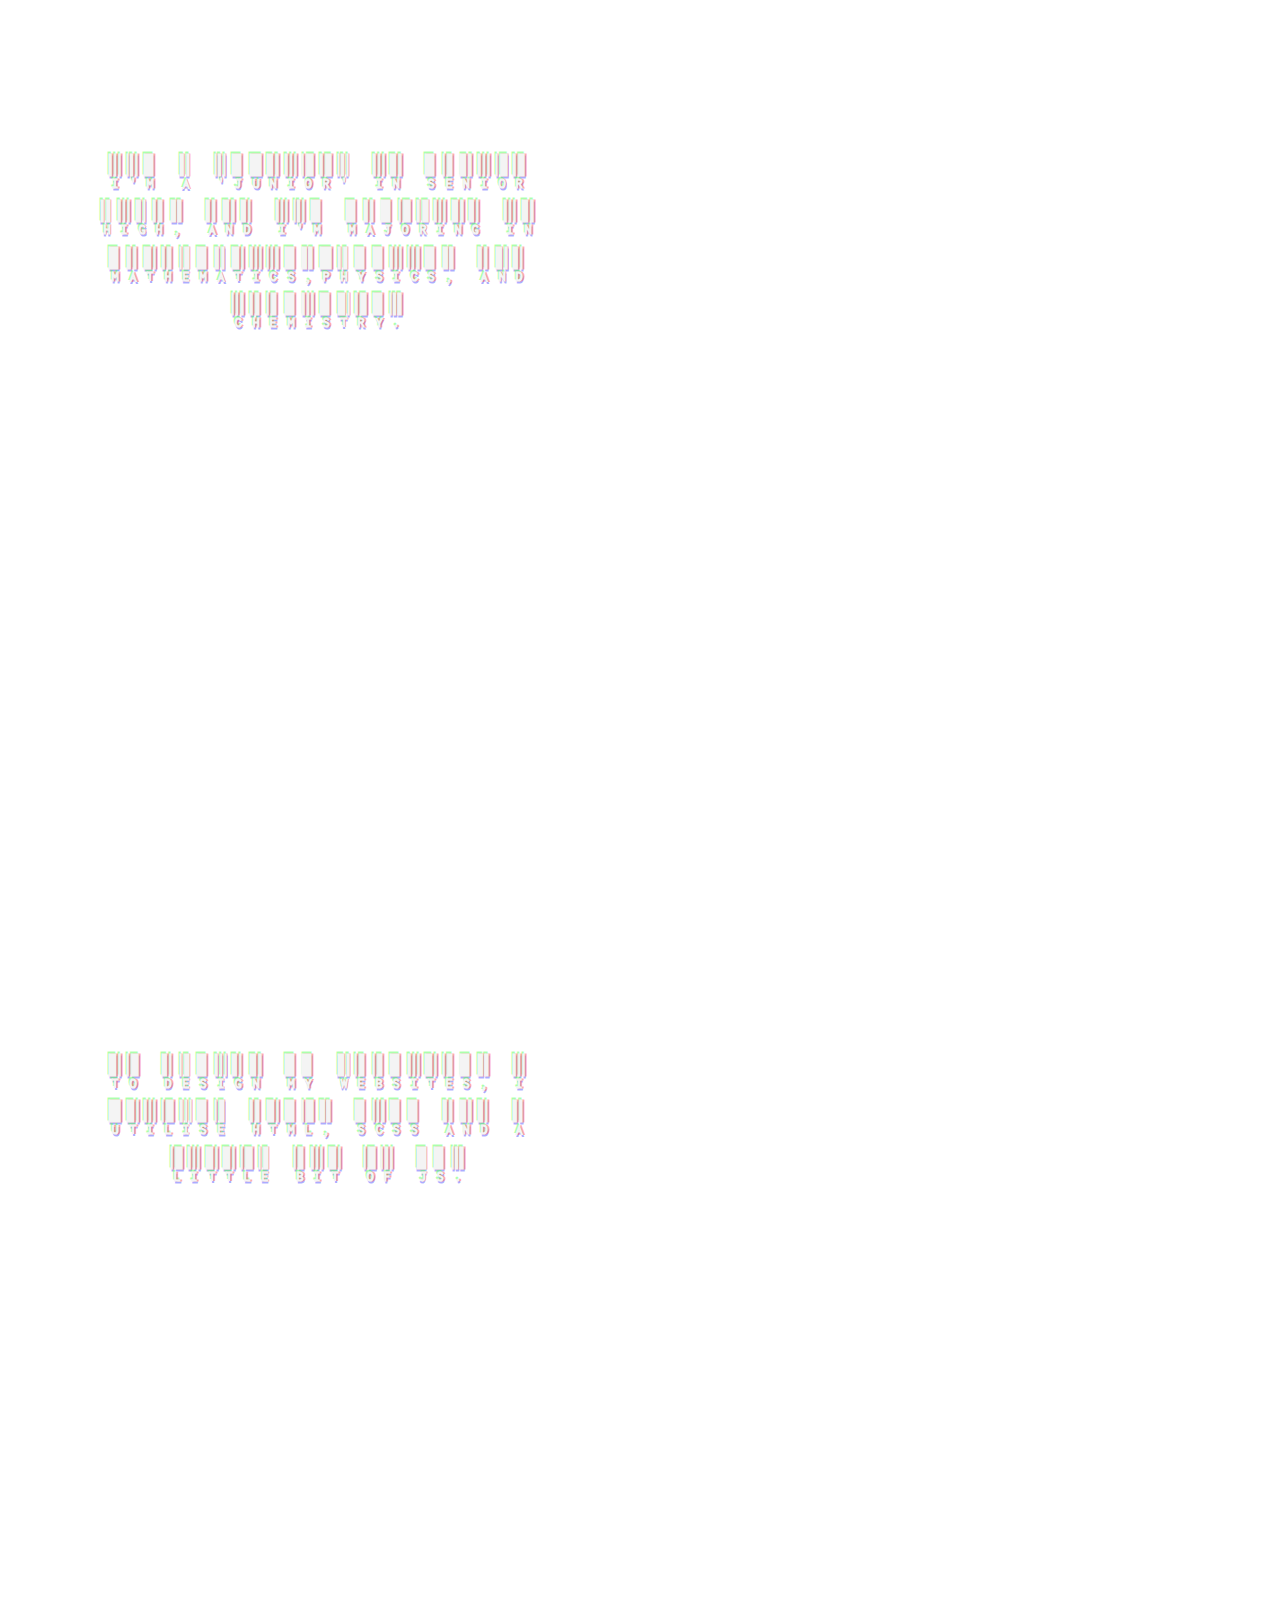
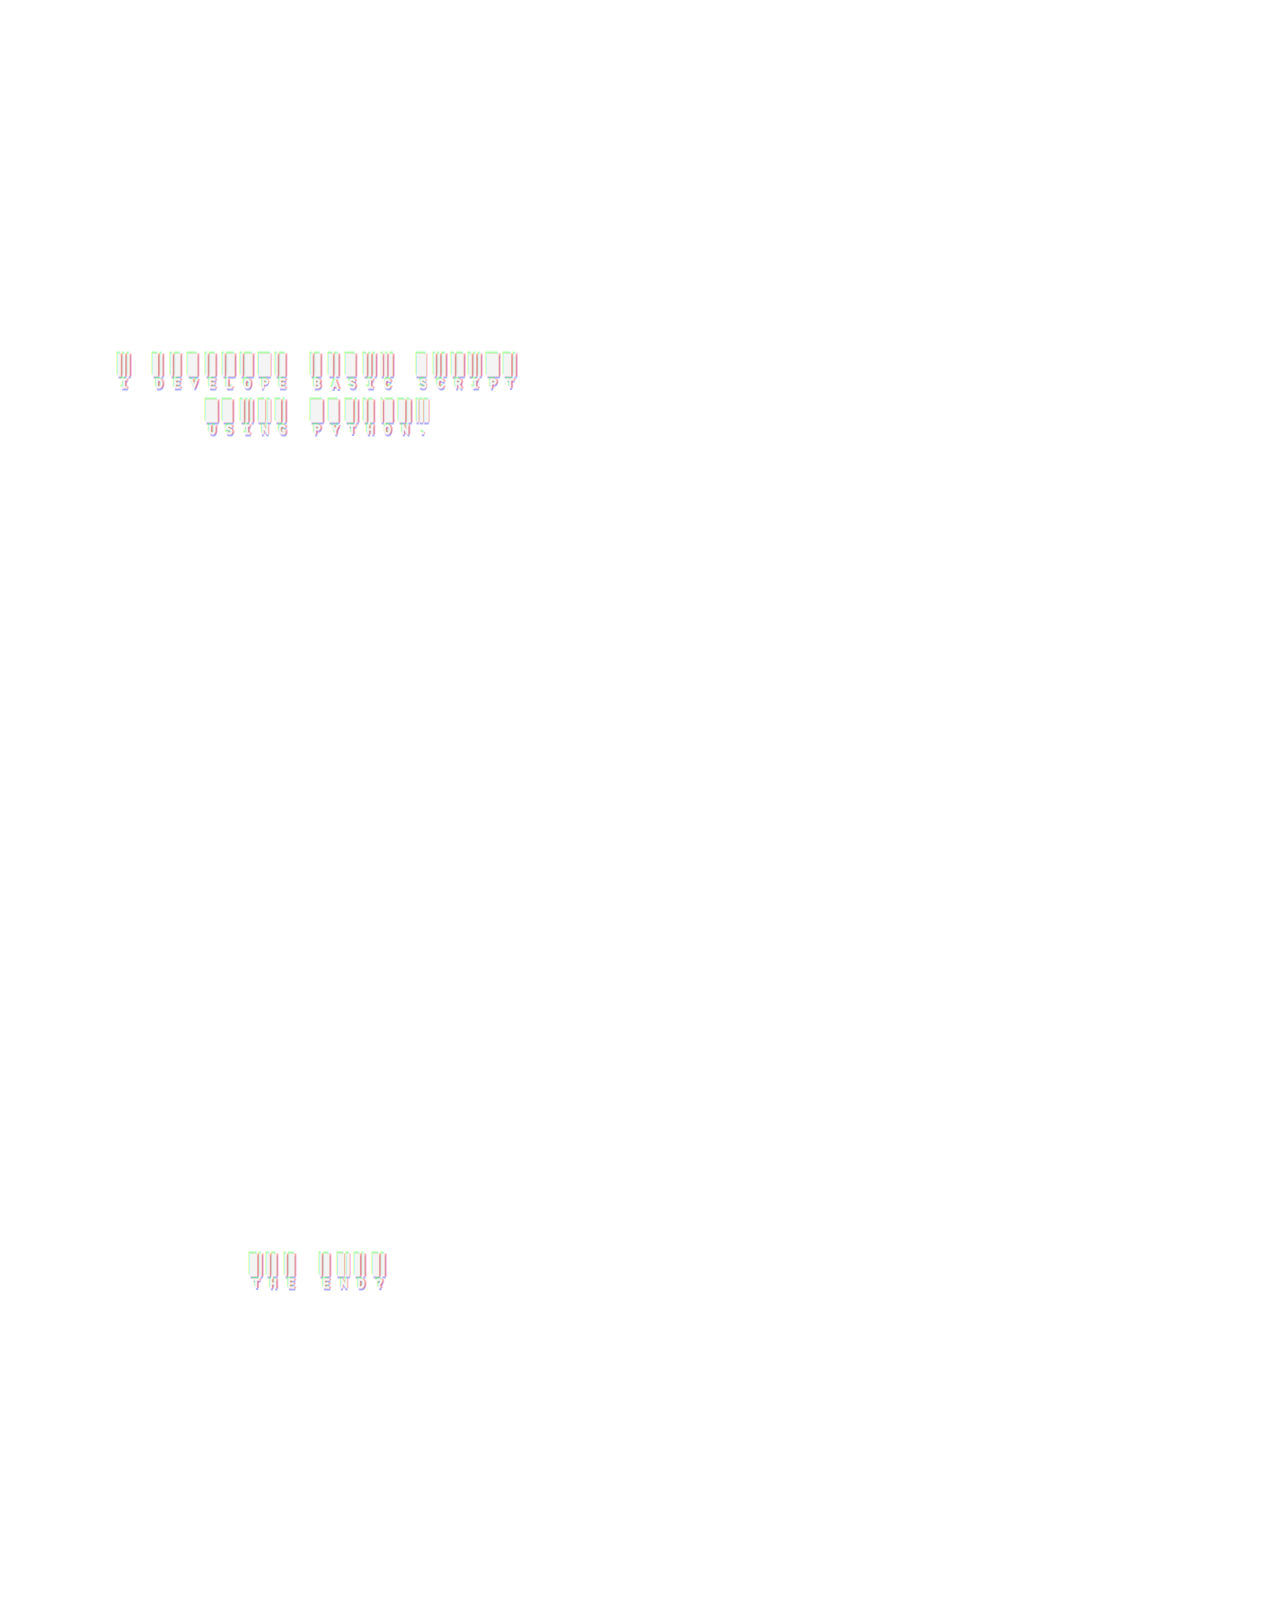
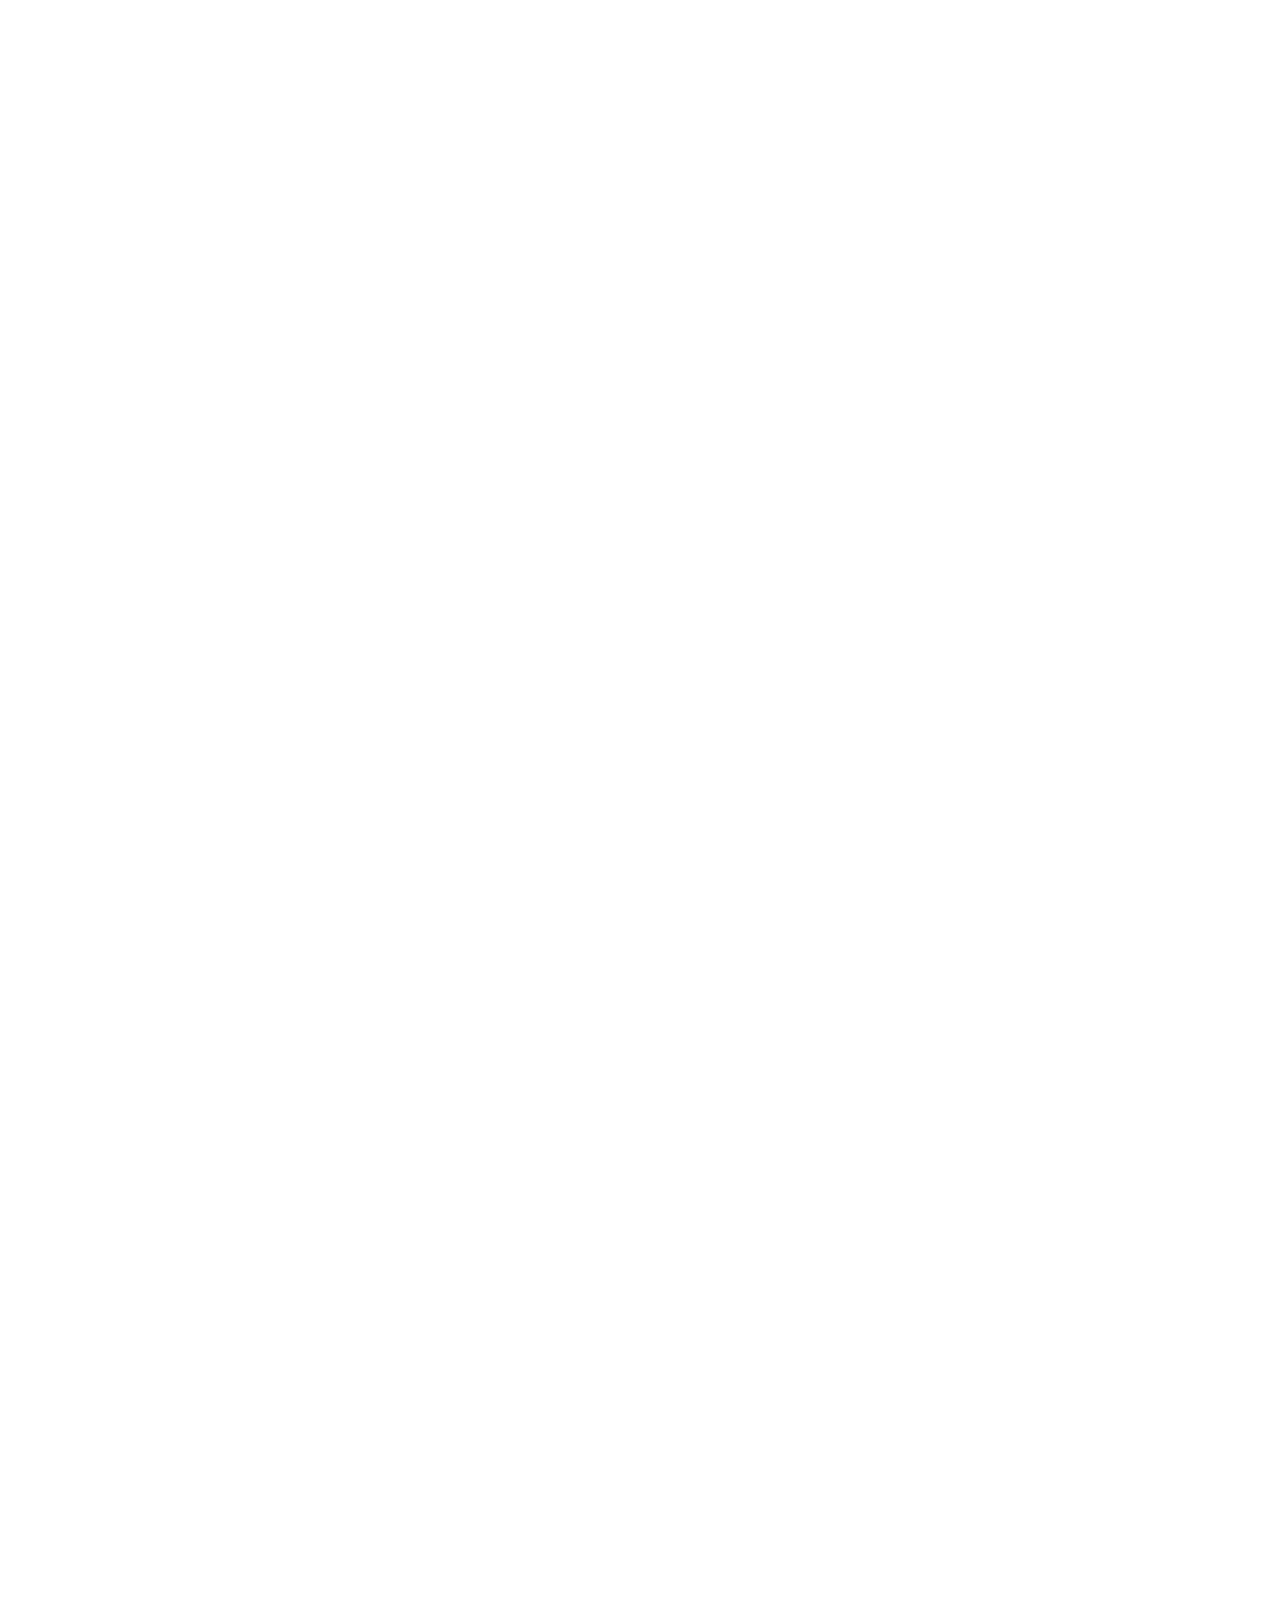
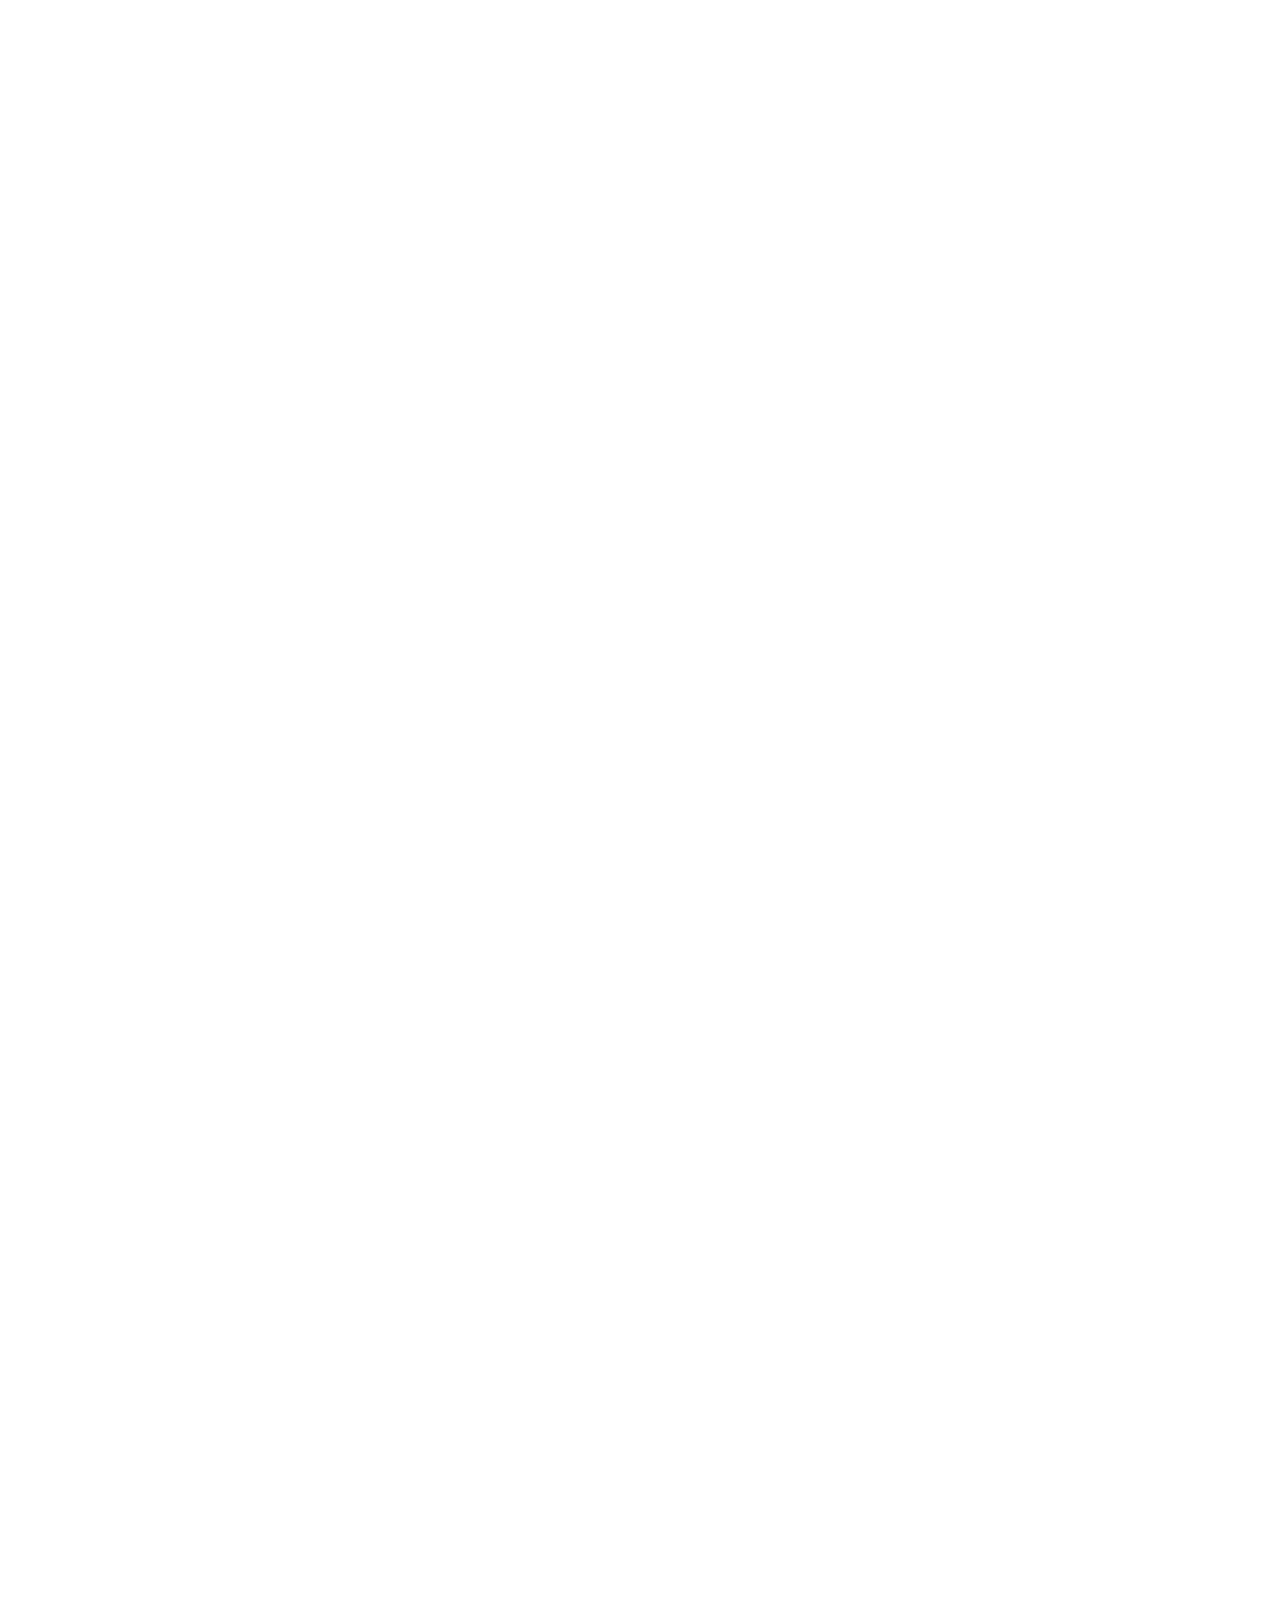
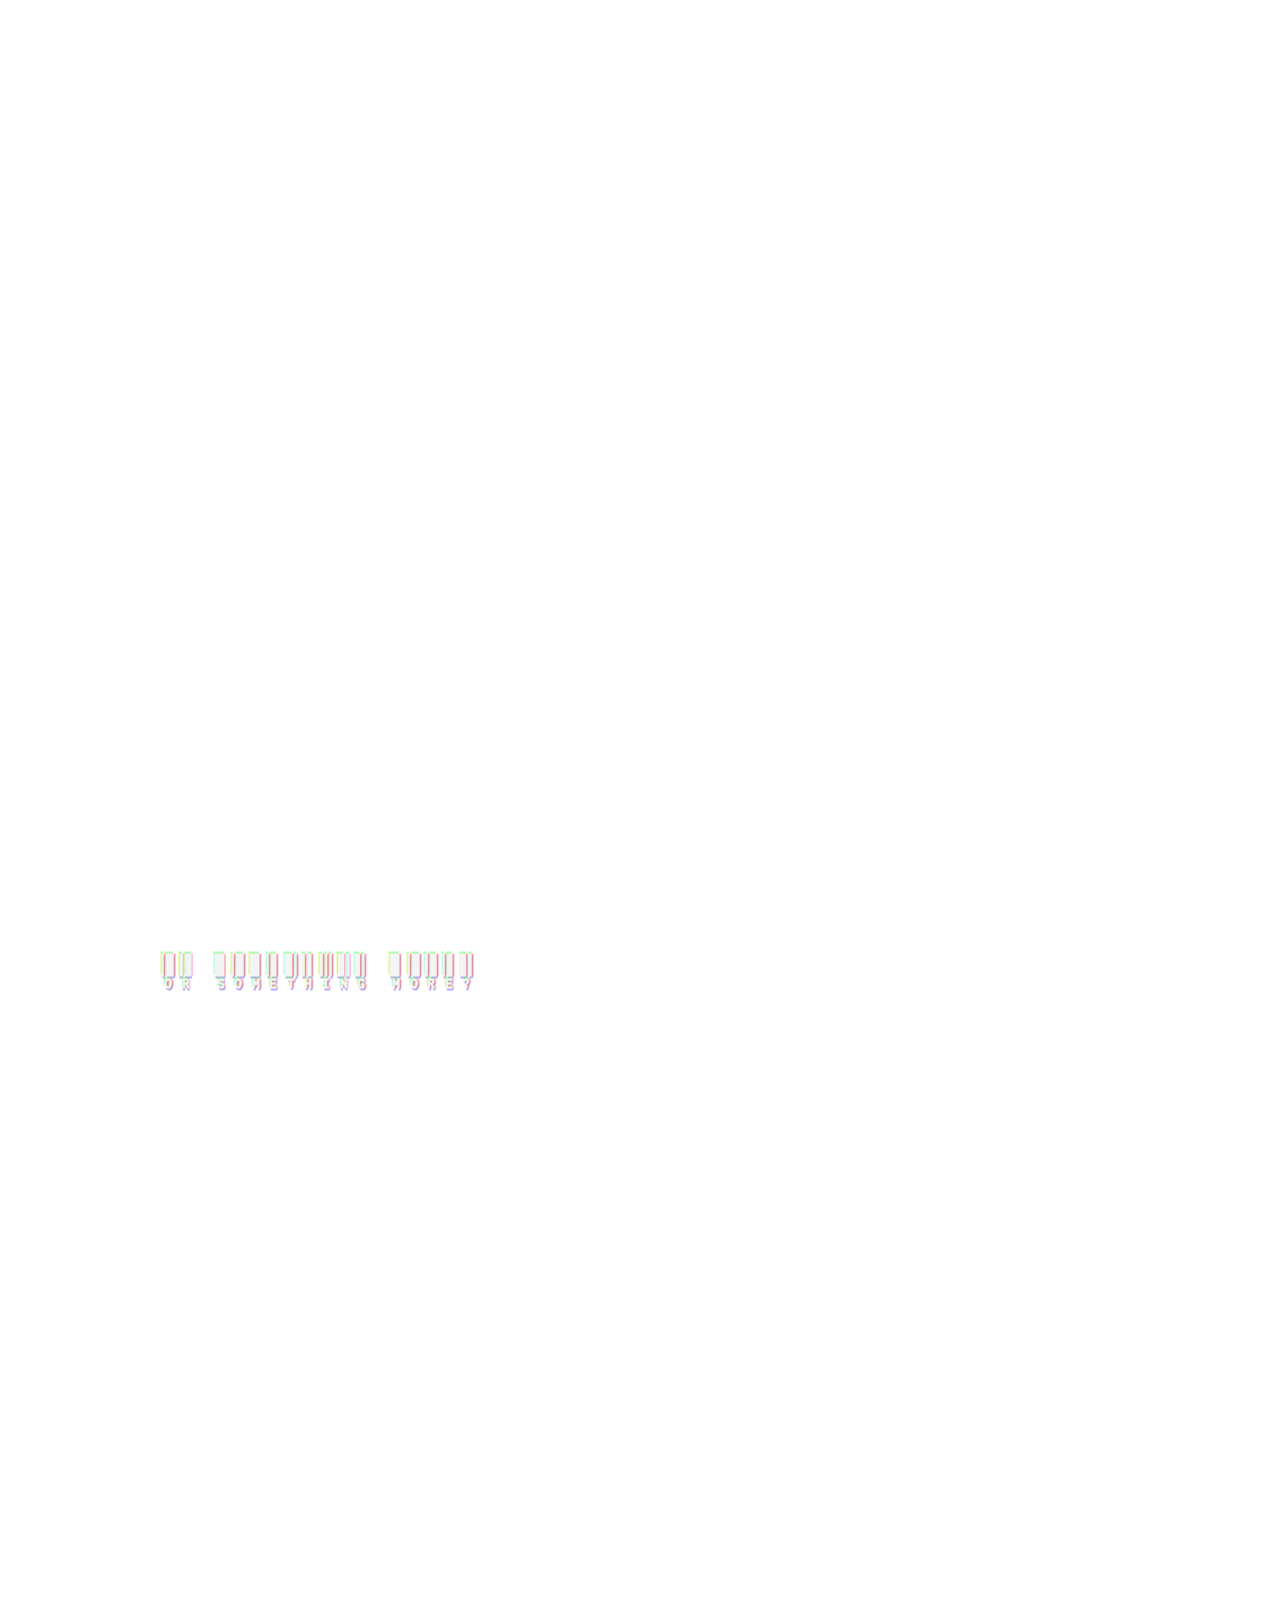
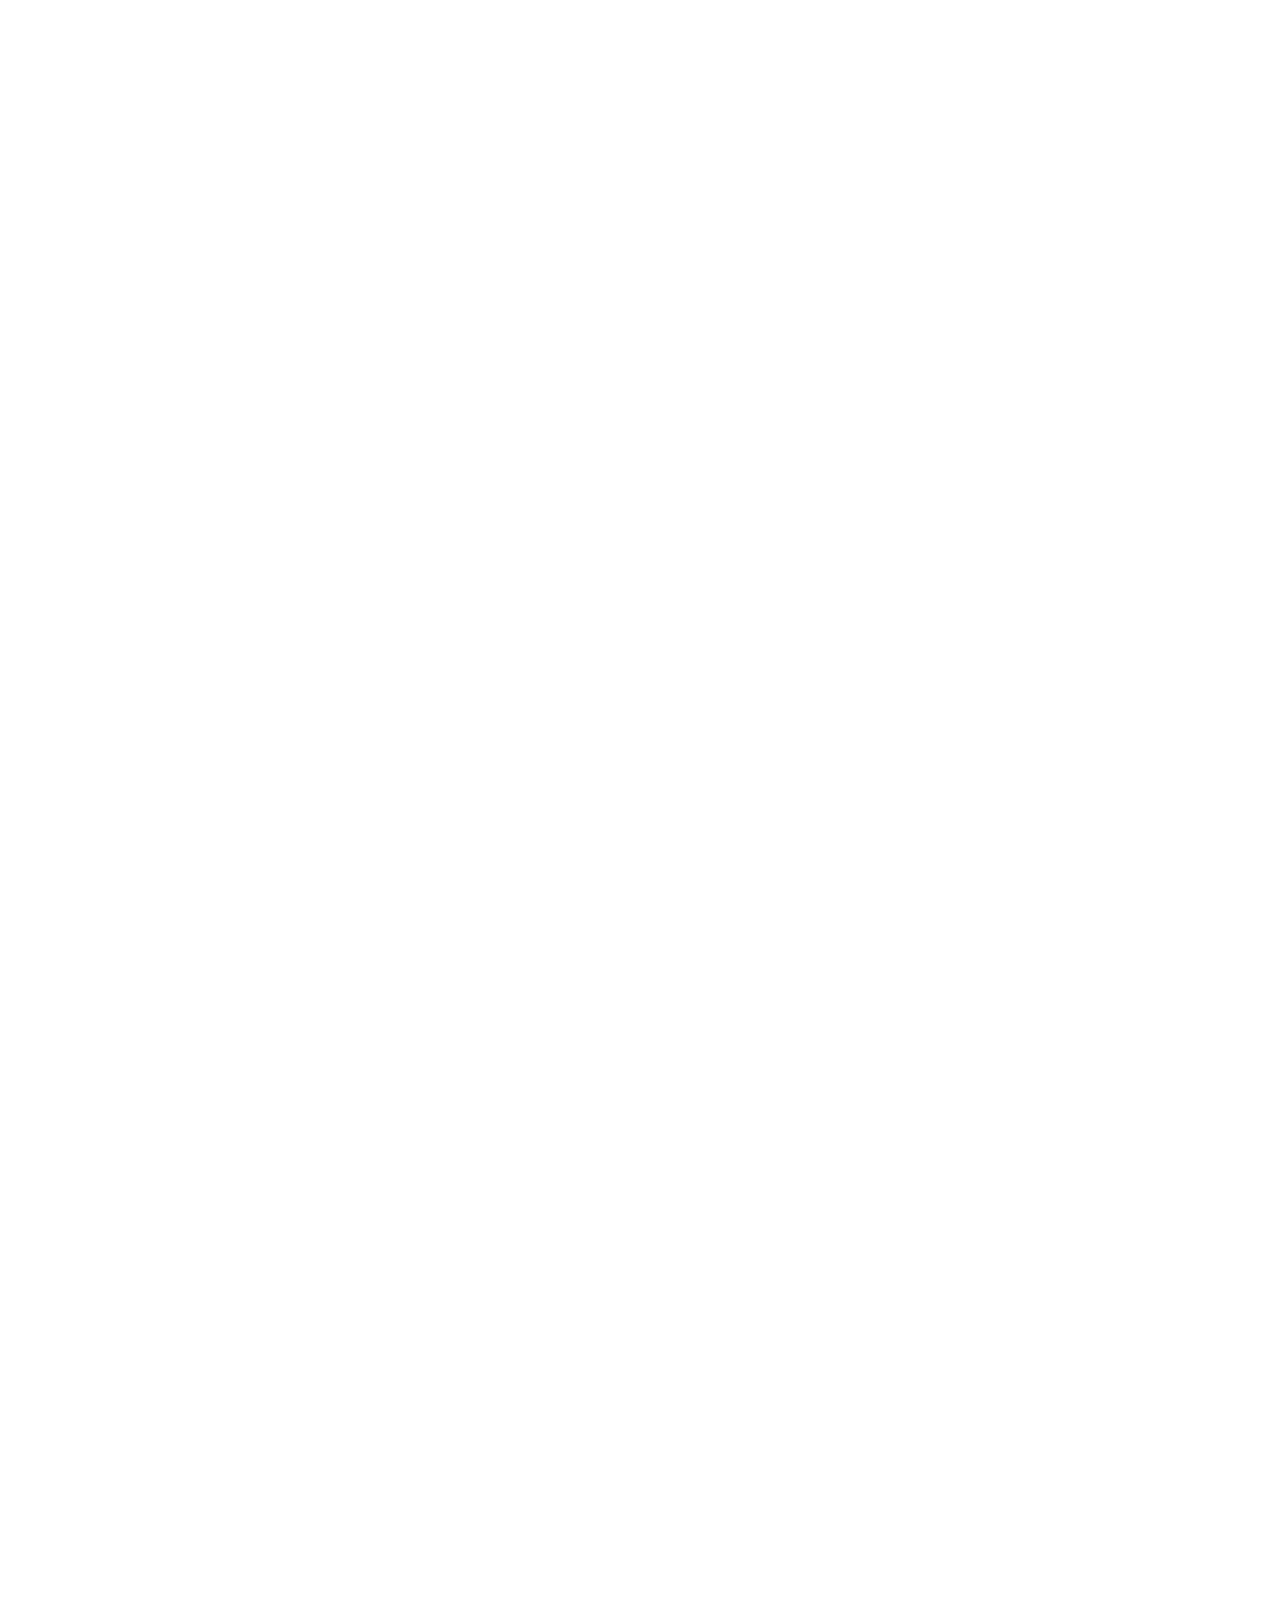
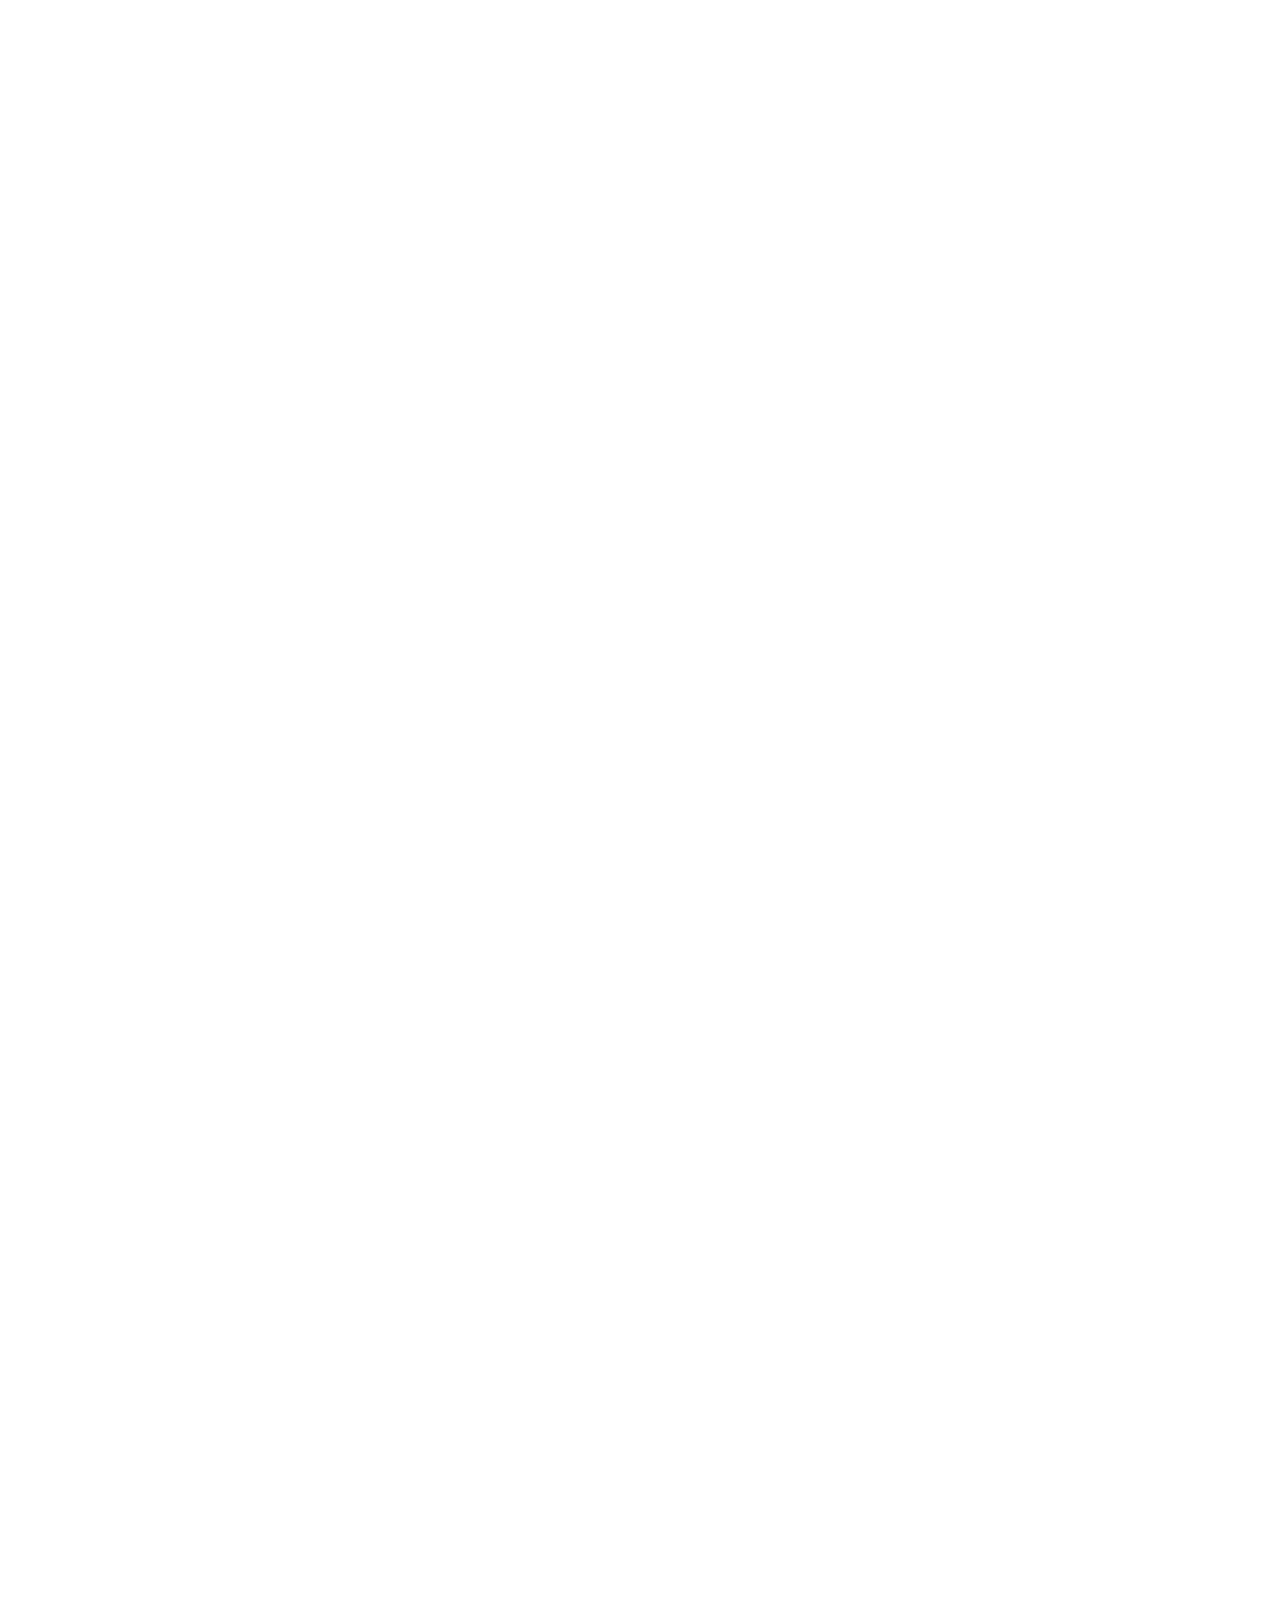
==== commit 4ec9c245: "added glitch effect to text" ====
--- a/index.html
+++ b/index.html
@@ -1,31 +1,31 @@
 <!DOCTYPE html>
- 
+
 <head>
     <meta charset="UTF-8">
     <meta http-equiv="X-UA-Compatible" content="IE=edge">
     <meta name="viewport" content="width=device-width, initial-scale=1.0">
     <link rel="stylesheet" href="./css/style.css">
-    <!-- <link rel="stylesheet" href="https://space-ecaps.github.io/portfolio/css/style.css"> -->
+    <!-- CSS -->
     <title>Space.ecapS</title>
+    <!-- Title -->
     <link rel="shortcut icon" type="image/jpg" href="./static/Icon/Icon.png" />
+    <!-- Icon -->
 </head>
 
 <body>
-    <!-- Parallel Block -->
     <div style="display: flex" class="pc">
-        <!-- Entire Parallel Universe -->
-
+        <!-- <h1 class="glitch">
+            <span aria-hidden="true">Glitch text</span> Glitch text
+            <span aria-hidden="true">Glitch text</span>
+        </h1> -->
+        <!-- Pc -->
         <div class="Ecaps">
-            <!-- Ecaps Section -->
-
+            <!--Ecaps-->
             <div class="Basic_setup"></div>
-            <!-- Blank Space -->
-
-            <div class="Grouping_Ecaps">
-                <!-- Ecaps Group -->
-                <div class="Basic_setup">
-                    <h1 class="Ecaps_text letter_spacing">
-                        Space: The boundless three-dimensional extent in which objects and events have relative position and direction
+            <div class="Grouping_Ecaps">
+                <div class="Basic_setup">
+                    <h1 class="glitch Ecaps_text letter_spacing">
+                        Space: The boundless three-dimensional extent in which objects and events have relative position and direction...
                     </h1>
                 </div>
                 <div class="Basic_setup">
@@ -34,170 +34,240 @@
                     </div>
                 </div>
             </div>
-
-            <div class="Empty_Space"></div>
-            <!-- Blank Space -->
-
-            <div class="Grouping_Ecaps">
-                <!-- Ecaps Group -->
-                <div class="Basic_setup">
-                    <h1 class="Ecaps_text letter_spacing">
+            <div class="Empty_Space"></div>
+            <div class="Grouping_Ecaps">
+                <div class="Basic_setup">
+                    <h1 class="glitch Ecaps_text letter_spacing">
                         Hey! I'm Parth, residing in IN
                     </h1>
-                    <h1 class="Ecaps_text letter_spacing">
-                        and I'm a zelious techie
-                    </h1>
-                </div>
-                <div class="Basic_setup">
-                    <h1 class="Ecaps_text letter_spacing">
-                        I'm a 'Junior' in Senior High, and I'm majoring in mathematics,physics, and chemistry
-                    </h1>
-                </div>
-                <div class="Basic_setup">
-                    <h1 class="Ecaps_text letter_spacing">
-                        To design my websites, I utilise HTML and SCSS
-                    </h1>
-                </div>
-                <div class="Basic_setup">
-                    <h1 class="Ecaps_text letter_spacing">
-                        I develope basic script using Python
-                    </h1>
-                </div>
-                <div class="Basic_setup">
-                    <h1 class="Ecaps_text letter_spacing">
+                    <h1 class="glitch Ecaps_text letter_spacing">
+                        and I'm a zelious techie.
+                    </h1>
+                </div>
+                <div class="Basic_setup">
+                    <h1 class="glitch Ecaps_text letter_spacing">
+                        I'm a 'Junior' in Senior High, and I'm majoring in mathematics,physics, and chemistry.
+                    </h1>
+                </div>
+                <div class="Basic_setup">
+                    <h1 class="glitch Ecaps_text letter_spacing">
+                        To design my websites, I utilise HTML, SCSS and a little bit of JS.
+                    </h1>
+                </div>
+                <div class="Basic_setup">
+                    <h1 class="glitch Ecaps_text letter_spacing">
+                        I develope basic script using Python.
+                    </h1>
+                </div>
+                <div class="Basic_setup">
+                    <h1 class="glitch Ecaps_text letter_spacing">
                         THE END?
                     </h1>
                 </div>
             </div>
-
-            <div class="Empty_Space"></div>
-            <!-- Blank Space -->
-            <div class="Empty_Space"></div>
-            <div class="Empty_Space"></div>
-            <div class="Empty_Space"></div>
-
-            <div class="Grouping_Ecaps">
-                <!-- Ecaps Group -->
-                <div class="Basic_setup">
-                    <h1 class="Ecaps_context letter_spacing">OR SOMETHING MORE?</h1>
-                </div>
-            </div>
-
-            <div class="Empty_Space"></div>
-            <!-- Blank Space -->
-            <div class="Empty_Space"></div>
-            <div class="Empty_Space"></div>
-            <div class="Empty_Space"></div>
-        </div>
-
+            <div class="Empty_Space"></div>
+            <div class="Empty_Space"></div>
+            <div class="Empty_Space"></div>
+            <div class="Empty_Space"></div>
+            <div class="Grouping_Ecaps">
+                <div class="Basic_setup">
+                    <h1 class="glitch Ecaps_context letter_spacing">
+                        OR SOMETHING MORE?
+                    </h1>
+                </div>
+            </div>
+            <div class="Empty_Space"></div>
+            <div class="Empty_Space"></div>
+            <div class="Grouping_Ecaps">
+                <div class="Basic_setup">
+                    <div class="Ecaps_earth">
+                        <img src="./static/Images/Earth.webp" class="Earth" alt="">
+                    </div>
+                </div>
+            </div>
+            <div class="Empty_Space"></div>
+
+            <div class="Empty_Space"></div>
+            <div class="Social">
+                <div class="arrange">
+                    <a href="https://discordapp.com/users/768370536782233630"><i class="bi bi-discord glitch_social"></i></a>
+                    <a href="https://github.com/parth25sareen"><i class="bi bi-github glitch_social"></i></a>
+                    <a href="https://www.instagram.com/parth_2520/"><i class="bi bi-instagram glitch_social"></i></a>
+                    <a href="https://twitter.com/PSareeen"><i class="bi bi-twitter glitch_social"></i></a>
+                </div>
+            </div>
+            <div class="Copy_right">
+                <h1 class=" glitch copy_text">Copyright (c) 2022 Parth Sareen
+                </h1>
+            </div>
+        </div>
         <div class="Space">
-            <!-- Space Section  -->
-
-            <div class="Empty_Space"></div>
-            <!-- Blank Space -->
-            <div class="Empty_Space"></div>
-            <div class="Empty_Space"></div>
-            <div class="Empty_Space"></div>
-
-            <div class="Grouping_Space">
-                <!-- Space Group -->
-                <div class="Basic_setup">
-                    <h1 class="Space_context letter_spacing">OR SOMETHING MORE?</h1>
-                </div>
-            </div>
-
-            <div class="Empty_Space"></div>
-            <!-- Blank Space -->
-            <div class="Empty_Space"></div>
-            <div class="Empty_Space"></div>
-            <div class="Empty_Space"></div>
-
-            <div class="Grouping_Space">
-                <!-- Space Group -->
-                <div class="Basic_setup">
-                    <h1 class="Space_text letter_spacing">THE END?</h1>
-                </div>
-                <div class="Basic_setup">
-                    <h1 class="Space_text letter_spacing">
-                        I develope basic script using Python
-                    </h1>
-                </div>
-                <div class="Basic_setup">
-                    <h1 class="Space_text letter_spacing">
-                        To design my websites, I utilise HTML and SCSS.
-                    </h1>
-                </div>
-                <div class="Basic_setup">
-                    <h1 class="Space_text letter_spacing">
-                        I'm a 'Junior' in Senior High, and I'm majoring in mathematics, physics, and chemistry
-                    </h1>
-                </div>
-                <div class="Basic_setup">
-                    <h1 class="Space_text letter_spacing">
-                        and I'm a zelious techie
-                    </h1>
-                    <h1 class="Space_text letter_spacing">
+            <!-- Space -->
+            <div class="Copy_right">
+                <h1 class="copy_text glitch">
+                    Copyright (c) 2022 Parth Sareen
+                </h1>
+            </div>
+            <div class="Social">
+                <div class="arrange">
+                    <a href="https://twitter.com/PSareeen" style="transform: rotate(180deg);"><i
+                            class="bi bi-twitter glitch_social"></i></a>
+                    <a href="https://www.instagram.com/parth_2520/" style="transform: rotate(180deg);"><i
+                            class="bi bi-instagram glitch_social"></i></a>
+                    <a href="https://github.com/parth25sareen" style="transform: rotate(180deg);"><i
+                            class="bi bi-github glitch_social"></i></a>
+                    <a href="https://discordapp.com/users/768370536782233630" style="transform: rotate(180deg);"><i
+                            class="bi bi-discord glitch_social"></i></a>
+                </div>
+            </div>
+            <div class="Empty_Space"></div>
+            <div class="Empty_Space"></div>
+            <div class="Grouping_Space">
+                <div class="Basic_setup_custom">
+                    <div class="Space_htrae">
+                        <img src="./static/Images/Htrae.webp" class="Htrae" alt="">
+                    </div>
+                </div>
+            </div>
+            <div class="Empty_Space"></div>
+            <div class="Empty_Space"></div>
+            <div class="Grouping_Space">
+                <div class="Basic_setup">
+                    <h1 class="Space_context letter_spacing glitch">
+                        OR SOMETHING MORE?
+                    </h1>
+                </div>
+            </div>
+            <div class="Empty_Space"></div>
+            <div class="Empty_Space"></div>
+            <div class="Empty_Space"></div>
+            <div class="Empty_Space"></div>
+
+            <div class="Grouping_Space">
+                <div class="Basic_setup">
+                    <h1 class="Space_text letter_spacing glitch">
+                        THE END?
+                    </h1>
+                </div>
+                <div class="Basic_setup">
+                    <h1 class="Space_text letter_spacing glitch">
+                        I develope basic script using Python.
+                    </h1>
+                </div>
+                <div class="Basic_setup">
+                    <h1 class="Space_text letter_spacing glitch">
+                        To design my websites, I utilise HTML, SCSS and a little bit of JS.
+                    </h1>
+                </div>
+                <div class="Basic_setup">
+                    <h1 class="Space_text letter_spacing glitch">
+                        I'm a 'Junior' in Senior High, and I'm majoring in mathematics, physics, and chemistry.
+                    </h1>
+                </div>
+                <div class="Basic_setup">
+                    <h1 class="Space_text letter_spacing glitch">
                         Hey! I'm Parth, residing in IN
                     </h1>
-                </div>
-            </div>
-
-            <div class="Empty_Space"></div>
-            <!-- Blank Space -->
-
-            <div class="Grouping_Space">
-                <!-- Space Group -->
+                    <h1 class="Space_text letter_spacing glitch">
+                        and I'm a zelious techie.
+                    </h1>
+                </div>
+            </div>
+            <div class="Empty_Space"></div>
+            <div class="Grouping_Space">
                 <div class="Basic_setup">
                     <div class="Space_moon">
                         <img src="./static/Images/Space_astro.webp" class="Space_Astronaut" alt="">
                     </div>
                 </div>
                 <div class="Basic_setup">
-                    <h1 class="S_anime_1 Space_text letter_spacing">
-                        Space: The boundless three-dimensional extent in which objects and events have relative position and direction
-                    </h1>
-                </div>
-            </div>
-
+                    <h1 class="S_anime_1 Space_text letter_spacing glitch">
+                        Space: The boundless three-dimensional extent in which objects and events have relative position and direction...
+                    </h1>
+                </div>
+            </div>
             <div class="Basic_setup"></div>
-            <!-- Blank Space -->
-
-        </div>
-
+        </div>
     </div>
-
-    <!-- Mobile View -->
     <div style="display: flex" class="mobile">
+        <!--- Mobile -->
         <div class="page_1">
-            <h1 class="g_heading m_title m_heading letter_spacing">Space</h1>
-            <h1 class="g_subheading m_title letter_spacing">
-                The boundless three-dimensional extent in which objects and events have relative position and direction
-            </h1>
+            <h1 class="g_heading m_title m_heading letter_spacing glitch">
+                Space:
+            </h1>
+            <h1 class="g_subheading m_title letter_spacing glitch">
+                The boundless three-dimensional extent in which objects and events have relative position and direction...
+            </h1>
+        </div>
+        <div class="moon">
+            <img src="./static/Images/Ecaps_astro.webp" class="Ecaps_Astronaut" alt="">
+        </div>
+        <div class="blank_page"></div>
+        <div class="page_2">
+            <h1 class="g_heading m_intro letter_spacing glitch">
+                Hey! I'm Parth, residing in IN and I'm a zelious techie.</h1>
+        </div>
+        <div class="page_3">
+            <h1 class="g_heading_2 m_intro m_heading letter_spacing glitch">
+                I'm a 'Junior' in Senior High, and I'm majoring in mathematics,physics, and chemistry.
+            </h1>
+        </div>
+        <div class="page_4">
+            <h1 class="g_heading_3 m_intro m_heading letter_spacing glitch">
+                To design my websites, I utilise HTML and SCSS.
+            </h1>
+        </div>
+        <div class="page_5">
+            <h1 class="g_heading_4 m_intro m_heading letter_spacing glitch">
+                I develope basic script using Python.
+            </h1>
+        </div>
+        <div class="page_6">
+            <h1 class="g_heading_5 m_intro m_heading letter_spacing glitch">
+                THE END?
+            </h1>
+        </div>
+        <div class="blank_page"></div>
+        <div class="page_7">
+            <h1 class="g_heading_6 m_intro m_heading letter_spacing glitch">
+                OR SOMETHING MORE?
+            </h1>
+        </div>
+        <div class="blank_page"></div>
+        <div class="earth letter_spacing">
+            <img src="./static/Images/Earth.webp" class="Earth letter_spacing" alt="">
         </div>
         <div class="page_last">
-            <h1 class="error letter_spacing">Error:</h1>
-            <h1 class="enter_p letter_spacing">
+            <h1 class="error letter_spacing glitch">
+                Error:
+            </h1>
+            <h1 class="enter_p letter_spacing glitch">
                 Try using a bigger screen to enter a Parallel Universe!
             </h1>
         </div>
+        <div class="Social">
+            <div class="arrange">
+                <a href="https://discordapp.com/users/768370536782233630"><i class="bi bi-discord glitch_social"></i></a>
+                <a href="https://github.com/parth25sareen"><i class="bi bi-github glitch_social"></i></a>
+                <a href="https://www.instagram.com/parth_2520/"><i class="bi bi-instagram glitch_social"></i></a>
+                <a href="https://twitter.com/PSareeen"><i class="bi bi-twitter glitch_social"></i></a>
+            </div>
+        </div>
+        <div class="Copy_right ">
+            <h1 class="copy_text glitch letter_spacing">
+                Copyright (c) 2022 Parth Sareen
+            </h1>
+        </div>
     </div>
-
-    <!-- Social Links -->
-    <div class="Social">
-        <div class="Social_part_1">
-            <a href="https://discordapp.com/users/768370536782233630"><i class="bi bi-discord"></i></a>
-            <a href="https://github.com/parth25sareen"><i class="bi bi-github"></i></a>
-            <a href="https://www.instagram.com/parth_2520/"><i class="bi bi-instagram"></i></a>
-            <a href="https://twitter.com/PSareeen"><i class="bi bi-twitter"></i></a>
-        </div>
-    </div>
-
     <!-- Scripts -->
-    <script src="https://cdnjs.cloudflare.com/ajax/libs/gsap/3.10.4/gsap.min.js"></script>
-    <script src="https://cdnjs.cloudflare.com/ajax/libs/jquery/1.9.1/jquery.min.js"></script>
-    <link rel="stylesheet" href="https://cdn.jsdelivr.net/npm/bootstrap-icons@1.8.0/font/bootstrap-icons.css">
-    <!-- <script src="https://space-ecaps.github.io/portfolio/js/main.js"></script> -->
-    <script src="./js/main.js"></script>
+    <script src="https://cdnjs.cloudflare.com/ajax/libs/gsap/3.10.4/gsap.min.js "></script>
+    <!-- Gsap -->
+    <script src="https://cdnjs.cloudflare.com/ajax/libs/jquery/1.9.1/jquery.min.js "></script>
+    <!-- Jquery -->
+    <link rel="stylesheet " href="https://cdn.jsdelivr.net/npm/bootstrap-icons@1.8.0/font/bootstrap-icons.css ">
+    <!-- Bootstrap Icons -->
+    <script src="./js/main.js "></script>
+    <!-- Main Script -->
 </body>
 
 </html>--- a/css/style.css
+++ b/css/style.css
@@ -45,6 +45,187 @@
   top: 0;
 }
 
+.Ecaps .Social {
+  position: absolute;
+  width: 50%;
+  -webkit-transform: translateY(-2.1vh);
+          transform: translateY(-2.1vh);
+  display: -webkit-box;
+  display: -ms-flexbox;
+  display: flex;
+  margin-top: 0;
+  -webkit-box-pack: center;
+      -ms-flex-pack: center;
+          justify-content: center;
+}
+
+.Ecaps .Social .arrange {
+  width: 25%;
+  display: -webkit-box;
+  display: -ms-flexbox;
+  display: flex;
+  -webkit-box-pack: space-evenly;
+      -ms-flex-pack: space-evenly;
+          justify-content: space-evenly;
+}
+
+.Ecaps .Social .arrange .bi {
+  color: #efefef;
+  opacity: 70%;
+}
+
+.Ecaps .Copy_right {
+  width: 100%;
+  border: 1px solid transparent;
+  font-family: "Libre Barcode 128 Text", cursive;
+  opacity: 65%;
+  text-align: center;
+  color: #efefef;
+  letter-spacing: 0.15em;
+  line-height: 125%;
+}
+
+.Ecaps .glitch_social {
+  font-size: 1.25em;
+  font-weight: 700;
+  text-transform: uppercase;
+  color: #efefef;
+  font-family: "Libre Barcode 128 Text", cursive;
+  text-shadow: 0.05em 0 0 rgba(255, 0, 0, 0.5), -0.025em -0.05em 0 rgba(0, 255, 0, 0.5), 0.025em 0.05em 0 rgba(0, 0, 255, 0.5);
+  -webkit-animation: glitch 300ms infinite;
+          animation: glitch 300ms infinite;
+}
+
+.Ecaps .glitch_social span {
+  position: absolute;
+  top: 0;
+  left: 0;
+}
+
+.Ecaps .glitch span:first-child {
+  -webkit-animation: glitch 600ms infinite;
+          animation: glitch 600ms infinite;
+  -webkit-clip-path: polygon(0 0, 100% 0, 100% 50%, 100% 50%);
+          clip-path: polygon(0 0, 100% 0, 100% 50%, 100% 50%);
+  -webkit-transform: translate(-0.025em, -1em);
+          transform: translate(-0.025em, -1em);
+  opacity: 0.8;
+}
+
+.Ecaps .glitch span:last-child {
+  -webkit-animation: glitch 900ms infinite;
+          animation: glitch 900ms infinite;
+  -webkit-clip-path: polygon(0 100%, 100% 20%, 100% 100%, 0 100%);
+          clip-path: polygon(0 100%, 100% 20%, 100% 100%, 0 100%);
+  -webkit-transform: translate(0.0125em, 0.65em);
+          transform: translate(0.0125em, 0.65em);
+  opacity: 0.8;
+}
+
+.Ecaps .glitch {
+  font-size: 2em;
+  font-weight: 700;
+  text-transform: uppercase;
+  color: #efefef;
+  font-family: "Libre Barcode 128 Text", cursive;
+  text-shadow: 0.05em 0 0 rgba(255, 0, 0, 0.5), -0.025em -0.05em 0 rgba(0, 255, 0, 0.5), 0.025em 0.05em 0 rgba(0, 0, 255, 0.5);
+  -webkit-animation: glitch 300ms infinite;
+          animation: glitch 300ms infinite;
+}
+
+.Ecaps .glitch span {
+  position: absolute;
+  top: 0;
+  left: 0;
+}
+
+.Ecaps .glitch span:first-child {
+  -webkit-animation: glitch 600ms infinite;
+          animation: glitch 600ms infinite;
+  -webkit-clip-path: polygon(0 0, 100% 0, 100% 50%, 100% 50%);
+          clip-path: polygon(0 0, 100% 0, 100% 50%, 100% 50%);
+  -webkit-transform: translate(-0.025em, -1em);
+          transform: translate(-0.025em, -1em);
+  opacity: 0.8;
+}
+
+.Ecaps .glitch span:last-child {
+  -webkit-animation: glitch 900ms infinite;
+          animation: glitch 900ms infinite;
+  -webkit-clip-path: polygon(0 100%, 100% 20%, 100% 100%, 0 100%);
+          clip-path: polygon(0 100%, 100% 20%, 100% 100%, 0 100%);
+  -webkit-transform: translate(0.0125em, 0.65em);
+          transform: translate(0.0125em, 0.65em);
+  opacity: 0.8;
+}
+
+@-webkit-keyframes glitch {
+  0% {
+    text-shadow: 0.05em 0 0 rgba(255, 0, 0, 0.75), -0.05em -0.2em 0 rgba(0, 255, 0, 0.75), -0.025em 0.05em 0 rgba(0, 0, 255, 0.75);
+  }
+  14% {
+    text-shadow: 0.05em 0 0 rgba(255, 0, 0, 0.75), -0.05em -0.025em 0 rgba(0, 255, 0, 0.75), -0.025em 0.2em 0 rgba(0, 0, 255, 0.75);
+  }
+  15% {
+    text-shadow: -0.05em -0.025em 0 rgba(255, 0, 0, 0.75), 0.025em 0.025em 0 rgba(0, 255, 0, 0.75), -0.05em -0.05em 0 rgba(0, 0, 255, 0.75);
+  }
+  49% {
+    text-shadow: -0.05em 0.05em 0.5 rgba(255, 0, 0, 0.75), 0.025em 0.025em 0 rgba(0, 255, 0, 0.75), -0.05em -0.05em 0 rgba(0, 0, 255, 0.75);
+  }
+  50% {
+    text-shadow: 0.025em 0.05em 0 rgba(255, 0, 0, 0.75), 0.05em 0 0 rgba(0, 255, 0, 0.75), 1 -0.05em 0 rgba(0, 0, 255, 0.75);
+  }
+  99% {
+    text-shadow: 0.025em 0.05em 0 rgba(255, 0, 0, 0.75), 0.05em 0 0 rgba(0, 255, 0, 0.75), 0 -0.05em 0 rgba(0, 0, 255, 0.75);
+  }
+  100% {
+    text-shadow: -0.025em 0 0 rgba(255, 0, 0, 0.75), -0.025em -0.025em 0 rgba(0, 255, 0, 0.75), -0.025em -0.05em 0 rgba(0, 0, 255, 0.75);
+  }
+}
+
+@keyframes glitch {
+  0% {
+    text-shadow: 0.05em 0 0 rgba(255, 0, 0, 0.75), -0.05em -0.2em 0 rgba(0, 255, 0, 0.75), -0.025em 0.05em 0 rgba(0, 0, 255, 0.75);
+  }
+  14% {
+    text-shadow: 0.05em 0 0 rgba(255, 0, 0, 0.75), -0.05em -0.025em 0 rgba(0, 255, 0, 0.75), -0.025em 0.2em 0 rgba(0, 0, 255, 0.75);
+  }
+  15% {
+    text-shadow: -0.05em -0.025em 0 rgba(255, 0, 0, 0.75), 0.025em 0.025em 0 rgba(0, 255, 0, 0.75), -0.05em -0.05em 0 rgba(0, 0, 255, 0.75);
+  }
+  49% {
+    text-shadow: -0.05em 0.05em 0.5 rgba(255, 0, 0, 0.75), 0.025em 0.025em 0 rgba(0, 255, 0, 0.75), -0.05em -0.05em 0 rgba(0, 0, 255, 0.75);
+  }
+  50% {
+    text-shadow: 0.025em 0.05em 0 rgba(255, 0, 0, 0.75), 0.05em 0 0 rgba(0, 255, 0, 0.75), 1 -0.05em 0 rgba(0, 0, 255, 0.75);
+  }
+  99% {
+    text-shadow: 0.025em 0.05em 0 rgba(255, 0, 0, 0.75), 0.05em 0 0 rgba(0, 255, 0, 0.75), 0 -0.05em 0 rgba(0, 0, 255, 0.75);
+  }
+  100% {
+    text-shadow: -0.025em 0 0 rgba(255, 0, 0, 0.75), -0.025em -0.025em 0 rgba(0, 255, 0, 0.75), -0.025em -0.05em 0 rgba(0, 0, 255, 0.75);
+  }
+}
+
+@media (prefers-reduced-motion: reduce) {
+  .Ecaps *,
+  .Ecaps ::before,
+  .Ecaps ::after {
+    -webkit-animation-delay: -1ms !important;
+            animation-delay: -1ms !important;
+    -webkit-animation-duration: 1ms !important;
+            animation-duration: 1ms !important;
+    -webkit-animation-iteration-count: 1 !important;
+            animation-iteration-count: 1 !important;
+    background-attachment: initial !important;
+    scroll-behavior: auto !important;
+    -webkit-transition-duration: 0s !important;
+            transition-duration: 0s !important;
+    -webkit-transition-delay: 0s !important;
+            transition-delay: 0s !important;
+  }
+}
+
 .Ecaps .Grouping_Ecaps {
   background: url(../static/Backgrounds/Space.webp) no-repeat center center fixed;
   background-size: cover;
@@ -56,6 +237,7 @@
   width: 100%;
   background-color: transparent;
   font-family: "Libre Barcode 128 Text", cursive;
+  opacity: 65%;
 }
 
 .Ecaps .Grouping_Ecaps .Basic_setup h1 {
@@ -104,11 +286,187 @@
   vertical-align: middle;
 }
 
+.Ecaps .Grouping_Ecaps .Basic_setup .Ecaps_earth {
+  height: 100vh;
+  width: 99.75%;
+  display: -webkit-box;
+  display: -ms-flexbox;
+  display: flex;
+  -webkit-box-pack: center;
+      -ms-flex-pack: center;
+          justify-content: center;
+  -webkit-box-align: center;
+      -ms-flex-align: center;
+          align-items: center;
+}
+
+.Ecaps .Grouping_Ecaps .Basic_setup .Ecaps_earth .Earth {
+  width: 25vw;
+  vertical-align: middle;
+}
+
 .Space {
   position: fixed;
   bottom: 0;
   margin-left: 50%;
   width: 50%;
+}
+
+.Space .Copy_right {
+  width: 100%;
+  border: 1px solid transparent;
+  font-family: "Libre Barcode 128 Text", cursive;
+  opacity: 65%;
+  text-align: center;
+  color: #0e0e0e;
+  letter-spacing: 0.15em;
+  line-height: 125%;
+  -webkit-transform: rotate(-180deg);
+          transform: rotate(-180deg);
+  margin-bottom: -2.5vh;
+}
+
+.Space .Social {
+  width: 100%;
+  display: -webkit-box;
+  display: -ms-flexbox;
+  display: flex;
+  -webkit-box-pack: space-evenly;
+      -ms-flex-pack: space-evenly;
+          justify-content: space-evenly;
+  -webkit-transform: translateY(calc(0.45vh + 0.45vw));
+          transform: translateY(calc(0.45vh + 0.45vw));
+}
+
+.Space .Social .arrange {
+  width: 25%;
+  display: -webkit-box;
+  display: -ms-flexbox;
+  display: flex;
+  -webkit-box-pack: space-evenly;
+      -ms-flex-pack: space-evenly;
+          justify-content: space-evenly;
+}
+
+.Space .Social .arrange .bi {
+  color: #0e0e0e;
+  opacity: 70%;
+}
+
+.Space .glitch_social {
+  font-size: 1.25em;
+  font-weight: 700;
+  text-transform: uppercase;
+  font-family: "Libre Barcode 128 Text", cursive;
+  text-shadow: 0.05em 0 0 rgba(255, 0, 0, 0.5), -0.025em -0.05em 0 rgba(0, 255, 0, 0.5), 0.025em 0.05em 0 rgba(0, 0, 255, 0.5);
+  -webkit-animation: glitch 300ms infinite;
+          animation: glitch 300ms infinite;
+}
+
+.Space .glitch_social span {
+  position: absolute;
+  top: 0;
+  left: 0;
+}
+
+.Space .glitch span:first-child {
+  -webkit-animation: glitch 600ms infinite;
+          animation: glitch 600ms infinite;
+  -webkit-clip-path: polygon(0 0, 100% 0, 100% 50%, 100% 50%);
+          clip-path: polygon(0 0, 100% 0, 100% 50%, 100% 50%);
+  -webkit-transform: translate(-0.025em, -1em);
+          transform: translate(-0.025em, -1em);
+  opacity: 0.8;
+}
+
+.Space .glitch span:last-child {
+  -webkit-animation: glitch 900ms infinite;
+          animation: glitch 900ms infinite;
+  -webkit-clip-path: polygon(0 100%, 100% 20%, 100% 100%, 0 100%);
+          clip-path: polygon(0 100%, 100% 20%, 100% 100%, 0 100%);
+  -webkit-transform: translate(0.0125em, 0.65em);
+          transform: translate(0.0125em, 0.65em);
+  opacity: 0.8;
+}
+
+.Space .glitch {
+  font-size: 2em;
+  font-weight: 700;
+  text-transform: uppercase;
+  color: #0e0e0e;
+  font-family: "Libre Barcode 128 Text", cursive;
+  text-shadow: 0.05em 0 0 rgba(255, 0, 0, 0.5), -0.025em -0.05em 0 rgba(0, 255, 0, 0.5), 0.025em 0.05em 0 rgba(0, 0, 255, 0.5);
+  -webkit-animation: glitch 300ms infinite;
+          animation: glitch 300ms infinite;
+}
+
+.Space .glitch span {
+  position: absolute;
+  top: 0;
+  left: 0;
+}
+
+.Space .glitch span:first-child {
+  -webkit-animation: glitch 600ms infinite;
+          animation: glitch 600ms infinite;
+  -webkit-clip-path: polygon(0 0, 100% 0, 100% 50%, 100% 50%);
+          clip-path: polygon(0 0, 100% 0, 100% 50%, 100% 50%);
+  -webkit-transform: translate(-0.025em, -1em);
+          transform: translate(-0.025em, -1em);
+  opacity: 0.8;
+}
+
+.Space .glitch span:last-child {
+  -webkit-animation: glitch 900ms infinite;
+          animation: glitch 900ms infinite;
+  -webkit-clip-path: polygon(0 100%, 100% 20%, 100% 100%, 0 100%);
+          clip-path: polygon(0 100%, 100% 20%, 100% 100%, 0 100%);
+  -webkit-transform: translate(0.0125em, 0.65em);
+          transform: translate(0.0125em, 0.65em);
+  opacity: 0.8;
+}
+
+@keyframes glitch {
+  0% {
+    text-shadow: 0.05em 0 0 rgba(255, 0, 0, 0.75), -0.05em -0.2em 0 rgba(0, 255, 0, 0.75), -0.025em 0.05em 0 rgba(0, 0, 255, 0.75);
+  }
+  14% {
+    text-shadow: 0.05em 0 0 rgba(255, 0, 0, 0.75), -0.05em -0.025em 0 rgba(0, 255, 0, 0.75), -0.025em 0.2em 0 rgba(0, 0, 255, 0.75);
+  }
+  15% {
+    text-shadow: -0.05em -0.025em 0 rgba(255, 0, 0, 0.75), 0.025em 0.025em 0 rgba(0, 255, 0, 0.75), -0.05em -0.05em 0 rgba(0, 0, 255, 0.75);
+  }
+  49% {
+    text-shadow: -0.05em 0.05em 0.5 rgba(255, 0, 0, 0.75), 0.025em 0.025em 0 rgba(0, 255, 0, 0.75), -0.05em -0.05em 0 rgba(0, 0, 255, 0.75);
+  }
+  50% {
+    text-shadow: 0.025em 0.05em 0 rgba(255, 0, 0, 0.75), 0.05em 0 0 rgba(0, 255, 0, 0.75), 1 -0.05em 0 rgba(0, 0, 255, 0.75);
+  }
+  99% {
+    text-shadow: 0.025em 0.05em 0 rgba(255, 0, 0, 0.75), 0.05em 0 0 rgba(0, 255, 0, 0.75), 0 -0.05em 0 rgba(0, 0, 255, 0.75);
+  }
+  100% {
+    text-shadow: -0.025em 0 0 rgba(255, 0, 0, 0.75), -0.025em -0.025em 0 rgba(0, 255, 0, 0.75), -0.025em -0.05em 0 rgba(0, 0, 255, 0.75);
+  }
+}
+
+@media (prefers-reduced-motion: reduce) {
+  .Space *,
+  .Space ::before,
+  .Space ::after {
+    -webkit-animation-delay: -1ms !important;
+            animation-delay: -1ms !important;
+    -webkit-animation-duration: 1ms !important;
+            animation-duration: 1ms !important;
+    -webkit-animation-iteration-count: 1 !important;
+            animation-iteration-count: 1 !important;
+    background-attachment: initial !important;
+    scroll-behavior: auto !important;
+    -webkit-transition-duration: 0s !important;
+            transition-duration: 0s !important;
+    -webkit-transition-delay: 0s !important;
+            transition-delay: 0s !important;
+  }
 }
 
 .Space .Grouping_Space {
@@ -124,6 +482,7 @@
   font-size: calc(0.85vh + 0.85vw);
   -webkit-transform: rotate(180deg);
           transform: rotate(180deg);
+  opacity: 70%;
 }
 
 .Space .Grouping_Space .Basic_setup h1 {
@@ -171,6 +530,57 @@
   vertical-align: middle;
 }
 
+.Space .Grouping_Space .Basic_setup_custom {
+  width: 100%;
+  background-color: transparent;
+  font-family: "Libre Barcode 128 Text", cursive;
+  font-size: calc(0.85vh + 0.85vw);
+  opacity: 70%;
+}
+
+.Space .Grouping_Space .Basic_setup_custom .Space_htrae {
+  height: 100vh;
+  width: 99.75%;
+  display: -webkit-box;
+  display: -ms-flexbox;
+  display: flex;
+  -webkit-box-pack: center;
+      -ms-flex-pack: center;
+          justify-content: center;
+  -webkit-box-align: center;
+      -ms-flex-align: center;
+          align-items: center;
+}
+
+.Space .Grouping_Space .Basic_setup_custom .Space_htrae .Htrae {
+  width: 25vw;
+  vertical-align: middle;
+}
+
+.mobile {
+  display: none;
+}
+
+.mobile .letter_spacing {
+  display: none;
+}
+
+.mobile .Social {
+  display: none;
+}
+
+.mobile .Copy_right {
+  display: none;
+}
+
+.mobile .Ecaps_Astronaut {
+  display: none;
+}
+
+.mobile .Earth_Astronaut {
+  display: none;
+}
+
 .Empty_Space {
   background: transparent;
   width: 100%;
@@ -179,51 +589,7 @@
   padding: 0;
 }
 
-.Social {
-  border: 1px solid transparent;
-  border-radius: 2.5vw 2.5vw 0px 0px;
-  -webkit-transform: translateY(100vh);
-          transform: translateY(100vh);
-  color: white;
-  height: calc(4vh + 4vw);
-  width: 100%;
-  padding: 0;
-  margin: 0;
-  background: rgba(105, 105, 105, 0.75);
-  opacity: 0.7;
-  -webkit-box-sizing: border-box;
-          box-sizing: border-box;
-  -webkit-backdrop-filter: blur(5000px);
-          backdrop-filter: blur(5000px);
-}
-
-.Social .Social_part_1 {
-  width: 100%;
-  height: 100%;
-  display: -webkit-box;
-  display: -ms-flexbox;
-  display: flex;
-  -webkit-box-pack: center;
-      -ms-flex-pack: center;
-          justify-content: center;
-  vertical-align: middle;
-  margin: 0;
-  padding: 0;
-}
-
-.Social .Social_part_1 a {
-  color: white;
-  margin-left: 1%;
-  padding-top: 2.5%;
-  margin-right: 1%;
-  font: calc(2vh + 2vw);
-}
-
-.Social .Social_part_1 a:after {
-  color: white;
-}
-
-@media screen and (max-width: 800px) {
+@media screen and (max-width: 1000px) {
   body {
     background: url(../static/Backgrounds/mobile-bg.webp) no-repeat center center fixed;
     background-size: cover;
@@ -249,7 +615,7 @@
     height: 0%;
   }
   body .mobile {
-    border: 1px solid green;
+    display: block;
     height: -webkit-fit-content;
     height: -moz-fit-content;
     height: fit-content;
@@ -259,6 +625,17 @@
             flex-direction: column;
     position: absolute;
   }
+  body .mobile * {
+    opacity: 1;
+  }
+  body .mobile .letter_spacing {
+    letter-spacing: 0.15em;
+    line-height: 125%;
+    display: block;
+  }
+  body .mobile .blank_page {
+    height: 100vh;
+  }
   body .mobile .page_1 {
     padding: 35% 0%;
   }
@@ -270,13 +647,130 @@
     height: -moz-min-content;
     height: min-content;
     margin: 25% auto;
+    opacity: 70%;
   }
   body .mobile .page_1 .m_heading {
     font-size: calc(6vh + 6vw);
   }
-  body .mobile .letter_spacing {
-    letter-spacing: 0.15em;
-    line-height: 125%;
+  body .mobile .moon {
+    padding: 35% auto;
+    height: 70vh;
+    display: -webkit-box;
+    display: -ms-flexbox;
+    display: flex;
+    -webkit-box-align: center;
+        -ms-flex-align: center;
+            align-items: center;
+    -webkit-box-pack: center;
+        -ms-flex-pack: center;
+            justify-content: center;
+  }
+  body .mobile .moon .Ecaps_Astronaut {
+    display: block;
+    width: 75vw;
+    opacity: 75%;
+  }
+  body .mobile .page_2 {
+    padding: 35% auto;
+    height: 70vh;
+  }
+  body .mobile .page_2 .m_intro {
+    font-size: calc(2.5vh + 2.5vw);
+    text-align: center;
+    width: 95%;
+    height: -webkit-min-content;
+    height: -moz-min-content;
+    height: min-content;
+    margin: 70% auto;
+    opacity: 70%;
+  }
+  body .mobile .page_3 {
+    padding: 35% auto;
+    height: 70vh;
+  }
+  body .mobile .page_3 .m_intro {
+    font-size: calc(2.5vh + 2.5vw);
+    text-align: center;
+    width: 95%;
+    height: -webkit-min-content;
+    height: -moz-min-content;
+    height: min-content;
+    margin: 70% auto;
+    opacity: 70%;
+  }
+  body .mobile .page_4 {
+    padding: 70% auto;
+    height: 70vh;
+  }
+  body .mobile .page_4 .m_intro {
+    font-size: calc(2.5vh + 2.5vw);
+    text-align: center;
+    width: 95%;
+    height: -webkit-min-content;
+    height: -moz-min-content;
+    height: min-content;
+    margin: 70% auto;
+    opacity: 70%;
+  }
+  body .mobile .page_5 {
+    padding: 35% auto;
+    height: 70vh;
+  }
+  body .mobile .page_5 .m_intro {
+    font-size: calc(2.5vh + 2.5vw);
+    text-align: center;
+    width: 95%;
+    height: -webkit-min-content;
+    height: -moz-min-content;
+    height: min-content;
+    margin: 70% auto;
+    opacity: 70%;
+  }
+  body .mobile .page_6 {
+    padding: 35% auto;
+    height: 70vh;
+  }
+  body .mobile .page_6 .m_intro {
+    font-size: calc(2.5vh + 2.5vw);
+    text-align: center;
+    width: 95%;
+    height: -webkit-min-content;
+    height: -moz-min-content;
+    height: min-content;
+    margin: 70% auto;
+    opacity: 70%;
+  }
+  body .mobile .page_7 {
+    padding: 35% auto;
+    height: 70vh;
+  }
+  body .mobile .page_7 .m_intro {
+    font-size: calc(2.5vh + 2.5vw);
+    text-align: center;
+    width: 95%;
+    height: -webkit-min-content;
+    height: -moz-min-content;
+    height: min-content;
+    margin: 70% auto;
+    opacity: 70%;
+  }
+  body .mobile .earth {
+    padding: 35% auto;
+    height: 70vh;
+    display: -webkit-box;
+    display: -ms-flexbox;
+    display: flex;
+    -webkit-box-align: center;
+        -ms-flex-align: center;
+            align-items: center;
+    -webkit-box-pack: center;
+        -ms-flex-pack: center;
+            justify-content: center;
+  }
+  body .mobile .earth .Earth {
+    display: block;
+    width: 70vw;
+    opacity: 70%;
   }
   body .mobile .page_last {
     height: 100vh;
@@ -288,8 +782,9 @@
     height: -webkit-min-content;
     height: -moz-min-content;
     height: min-content;
-    color: #ff6767;
+    color: #ffafaf;
     margin-top: 65%;
+    opacity: 70%;
   }
   body .mobile .page_last .enter_p {
     font-size: calc(2.75vh + 2.75vw);
@@ -299,20 +794,171 @@
     height: -moz-min-content;
     height: min-content;
     margin: 20% auto;
-  }
-  body .Social {
-    display: none;
-  }
-  body .Social .Social_part_1 {
-    height: calc(4vh + 4vw);
-    -webkit-box-align: center;
-        -ms-flex-align: center;
-            align-items: center;
-  }
-  body .Social .Social_part_1 .bi {
-    size: 150%;
-    padding-left: 5px;
-    padding-right: 5px;
+    opacity: 70%;
+  }
+  body .mobile .Social {
+    width: 100.5%;
+    display: -webkit-box;
+    display: -ms-flexbox;
+    display: flex;
+    -webkit-box-pack: center;
+        -ms-flex-pack: center;
+            justify-content: center;
+  }
+  body .mobile .Social .arrange {
+    width: 50%;
+    display: -webkit-box;
+    display: -ms-flexbox;
+    display: flex;
+    -webkit-box-pack: space-evenly;
+        -ms-flex-pack: space-evenly;
+            justify-content: space-evenly;
+  }
+  body .mobile .Social .arrange .bi {
+    color: #efefef;
+    opacity: 70%;
+  }
+  body .mobile .Copy_right {
+    width: 100%;
+    display: block;
+    border: 1px solid transparent;
+    font-family: "Libre Barcode 128 Text", cursive;
+    opacity: 65%;
+    text-align: center;
+    color: #efefef;
+    font-size: calc(1.25vh + 1.25vw);
+    line-height: 150%;
+  }
+  body .mobile .glitch_social {
+    font-size: 1em;
+    font-weight: 700;
+    text-transform: uppercase;
+    color: #efefef;
+    font-family: "Libre Barcode 128 Text", cursive;
+    text-shadow: 0.05em 0 0 rgba(255, 0, 0, 0.5), -0.025em -0.05em 0 rgba(0, 255, 0, 0.5), 0.025em 0.05em 0 rgba(0, 0, 255, 0.5);
+    -webkit-animation: glitch 300ms infinite;
+            animation: glitch 300ms infinite;
+  }
+  body .mobile .glitch_social span {
+    position: absolute;
+    top: 0;
+    left: 0;
+  }
+  body .mobile .glitch span:first-child {
+    -webkit-animation: glitch 600ms infinite;
+            animation: glitch 600ms infinite;
+    -webkit-clip-path: polygon(0 0, 100% 0, 100% 50%, 100% 50%);
+            clip-path: polygon(0 0, 100% 0, 100% 50%, 100% 50%);
+    -webkit-transform: translate(-0.025em, -1em);
+            transform: translate(-0.025em, -1em);
+    opacity: 0.8;
+  }
+  body .mobile .glitch span:last-child {
+    -webkit-animation: glitch 900ms infinite;
+            animation: glitch 900ms infinite;
+    -webkit-clip-path: polygon(0 100%, 100% 20%, 100% 100%, 0 100%);
+            clip-path: polygon(0 100%, 100% 20%, 100% 100%, 0 100%);
+    -webkit-transform: translate(0.0125em, 0.65em);
+            transform: translate(0.0125em, 0.65em);
+    opacity: 0.8;
+  }
+  body .mobile .glitch {
+    font-size: 1.5em;
+    font-weight: 700;
+    text-transform: uppercase;
+    color: #efefef;
+    font-family: "Libre Barcode 128 Text", cursive;
+    text-shadow: 0.05em 0 0 rgba(255, 0, 0, 0.5), -0.025em -0.05em 0 rgba(0, 255, 0, 0.5), 0.025em 0.05em 0 rgba(0, 0, 255, 0.5);
+    -webkit-animation: glitch 300ms infinite;
+            animation: glitch 300ms infinite;
+  }
+  body .mobile .glitch span {
+    position: absolute;
+    top: 0;
+    left: 0;
+  }
+  body .mobile .glitch span:first-child {
+    -webkit-animation: glitch 600ms infinite;
+            animation: glitch 600ms infinite;
+    -webkit-clip-path: polygon(0 0, 100% 0, 100% 50%, 100% 50%);
+            clip-path: polygon(0 0, 100% 0, 100% 50%, 100% 50%);
+    -webkit-transform: translate(-0.025em, -1em);
+            transform: translate(-0.025em, -1em);
+    opacity: 0.8;
+  }
+  body .mobile .glitch span:last-child {
+    -webkit-animation: glitch 900ms infinite;
+            animation: glitch 900ms infinite;
+    -webkit-clip-path: polygon(0 100%, 100% 20%, 100% 100%, 0 100%);
+            clip-path: polygon(0 100%, 100% 20%, 100% 100%, 0 100%);
+    -webkit-transform: translate(0.0125em, 0.65em);
+            transform: translate(0.0125em, 0.65em);
+    opacity: 0.8;
+  }
+  @-webkit-keyframes glitch {
+    0% {
+      text-shadow: 0.05em 0 0 rgba(255, 0, 0, 0.75), -0.05em -0.2em 0 rgba(0, 255, 0, 0.75), -0.025em 0.05em 0 rgba(0, 0, 255, 0.75);
+    }
+    14% {
+      text-shadow: 0.05em 0 0 rgba(255, 0, 0, 0.75), -0.05em -0.025em 0 rgba(0, 255, 0, 0.75), -0.025em 0.2em 0 rgba(0, 0, 255, 0.75);
+    }
+    15% {
+      text-shadow: -0.05em -0.025em 0 rgba(255, 0, 0, 0.75), 0.025em 0.025em 0 rgba(0, 255, 0, 0.75), -0.05em -0.05em 0 rgba(0, 0, 255, 0.75);
+    }
+    49% {
+      text-shadow: -0.05em 0.05em 0.5 rgba(255, 0, 0, 0.75), 0.025em 0.025em 0 rgba(0, 255, 0, 0.75), -0.05em -0.05em 0 rgba(0, 0, 255, 0.75);
+    }
+    50% {
+      text-shadow: 0.025em 0.05em 0 rgba(255, 0, 0, 0.75), 0.05em 0 0 rgba(0, 255, 0, 0.75), 1 -0.05em 0 rgba(0, 0, 255, 0.75);
+    }
+    99% {
+      text-shadow: 0.025em 0.05em 0 rgba(255, 0, 0, 0.75), 0.05em 0 0 rgba(0, 255, 0, 0.75), 0 -0.05em 0 rgba(0, 0, 255, 0.75);
+    }
+    100% {
+      text-shadow: -0.025em 0 0 rgba(255, 0, 0, 0.75), -0.025em -0.025em 0 rgba(0, 255, 0, 0.75), -0.025em -0.05em 0 rgba(0, 0, 255, 0.75);
+    }
+  }
+  @keyframes glitch {
+    0% {
+      text-shadow: 0.05em 0 0 rgba(255, 0, 0, 0.75), -0.05em -0.2em 0 rgba(0, 255, 0, 0.75), -0.025em 0.05em 0 rgba(0, 0, 255, 0.75);
+    }
+    14% {
+      text-shadow: 0.05em 0 0 rgba(255, 0, 0, 0.75), -0.05em -0.025em 0 rgba(0, 255, 0, 0.75), -0.025em 0.2em 0 rgba(0, 0, 255, 0.75);
+    }
+    15% {
+      text-shadow: -0.05em -0.025em 0 rgba(255, 0, 0, 0.75), 0.025em 0.025em 0 rgba(0, 255, 0, 0.75), -0.05em -0.05em 0 rgba(0, 0, 255, 0.75);
+    }
+    49% {
+      text-shadow: -0.05em 0.05em 0.5 rgba(255, 0, 0, 0.75), 0.025em 0.025em 0 rgba(0, 255, 0, 0.75), -0.05em -0.05em 0 rgba(0, 0, 255, 0.75);
+    }
+    50% {
+      text-shadow: 0.025em 0.05em 0 rgba(255, 0, 0, 0.75), 0.05em 0 0 rgba(0, 255, 0, 0.75), 1 -0.05em 0 rgba(0, 0, 255, 0.75);
+    }
+    99% {
+      text-shadow: 0.025em 0.05em 0 rgba(255, 0, 0, 0.75), 0.05em 0 0 rgba(0, 255, 0, 0.75), 0 -0.05em 0 rgba(0, 0, 255, 0.75);
+    }
+    100% {
+      text-shadow: -0.025em 0 0 rgba(255, 0, 0, 0.75), -0.025em -0.025em 0 rgba(0, 255, 0, 0.75), -0.025em -0.05em 0 rgba(0, 0, 255, 0.75);
+    }
+  }
+}
+
+@media screen and (max-width: 1000px) and (prefers-reduced-motion: reduce) {
+  body .mobile *,
+  body .mobile ::before,
+  body .mobile ::after {
+    -webkit-animation-delay: -1ms !important;
+            animation-delay: -1ms !important;
+    -webkit-animation-duration: 1ms !important;
+            animation-duration: 1ms !important;
+    -webkit-animation-iteration-count: 1 !important;
+            animation-iteration-count: 1 !important;
+    background-attachment: initial !important;
+    scroll-behavior: auto !important;
+    -webkit-transition-duration: 0s !important;
+            transition-duration: 0s !important;
+    -webkit-transition-delay: 0s !important;
+            transition-delay: 0s !important;
   }
 }
 /*# sourceMappingURL=style.css.map */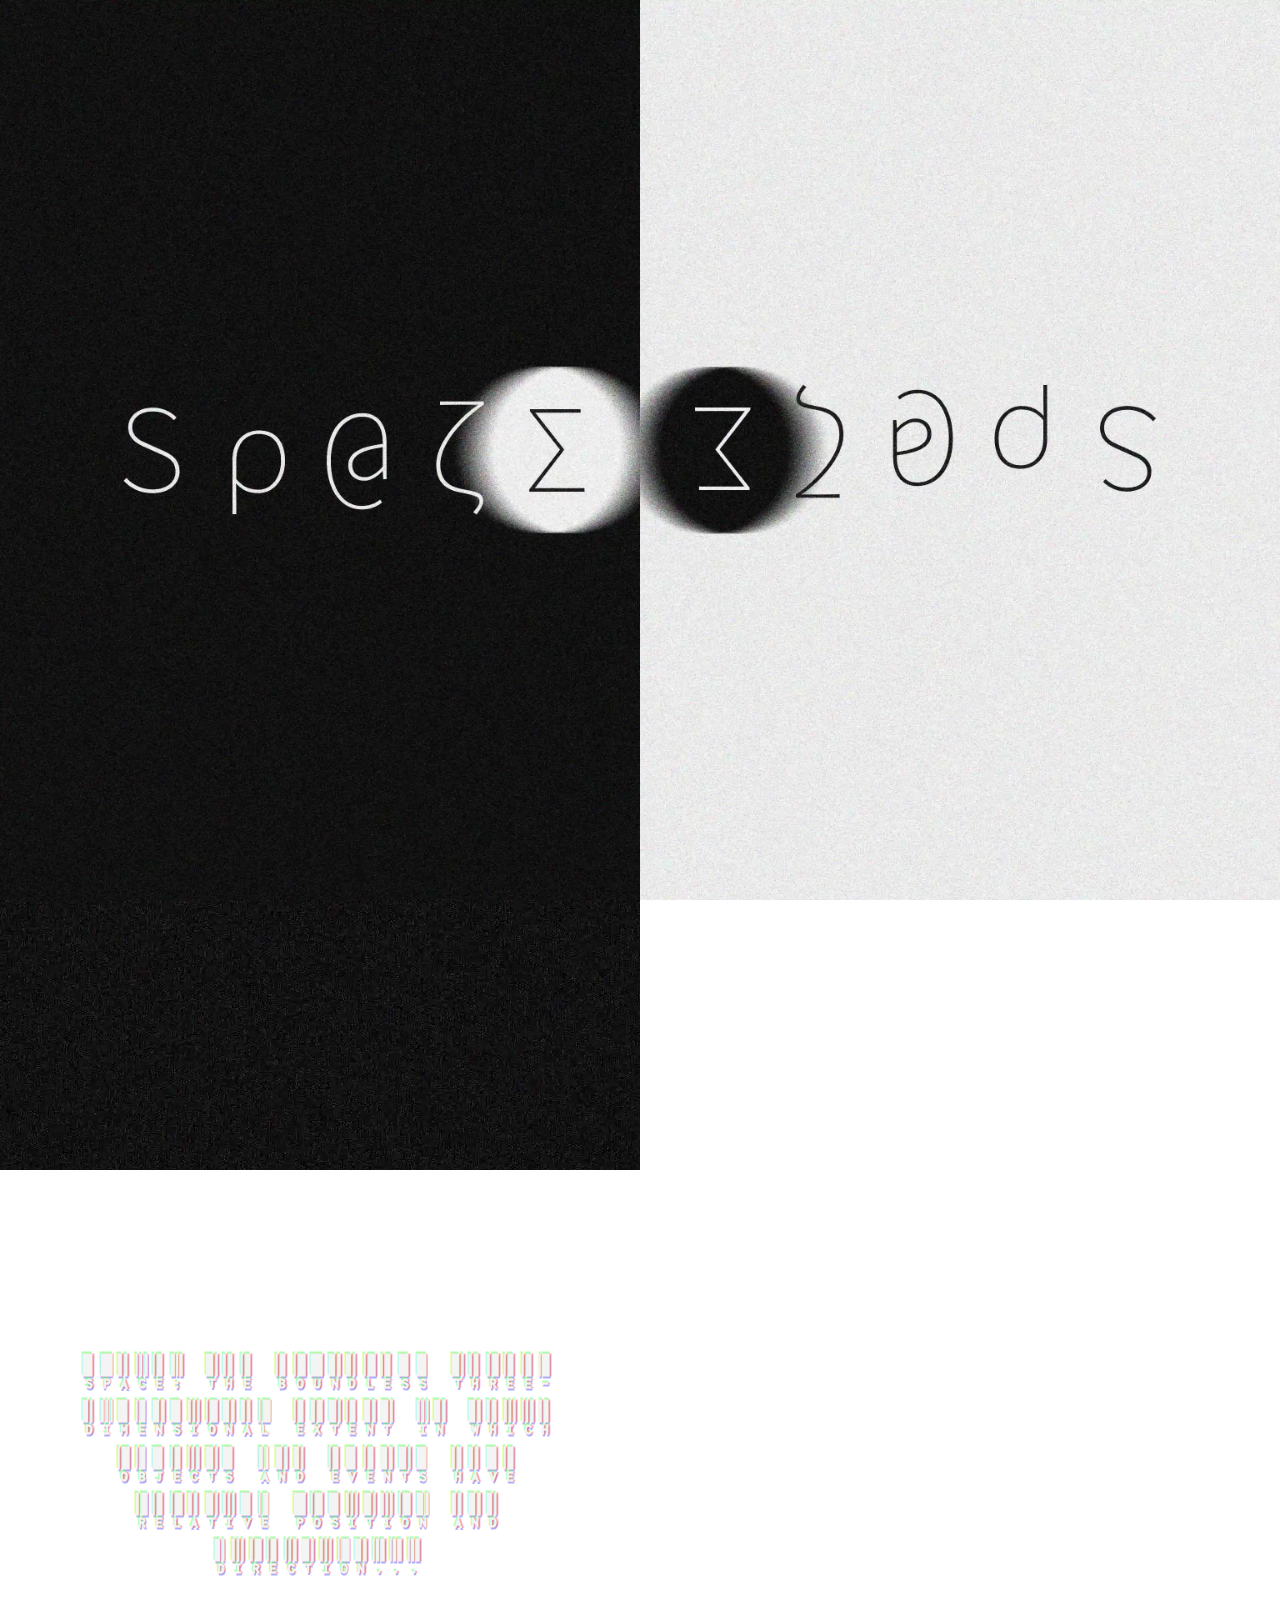
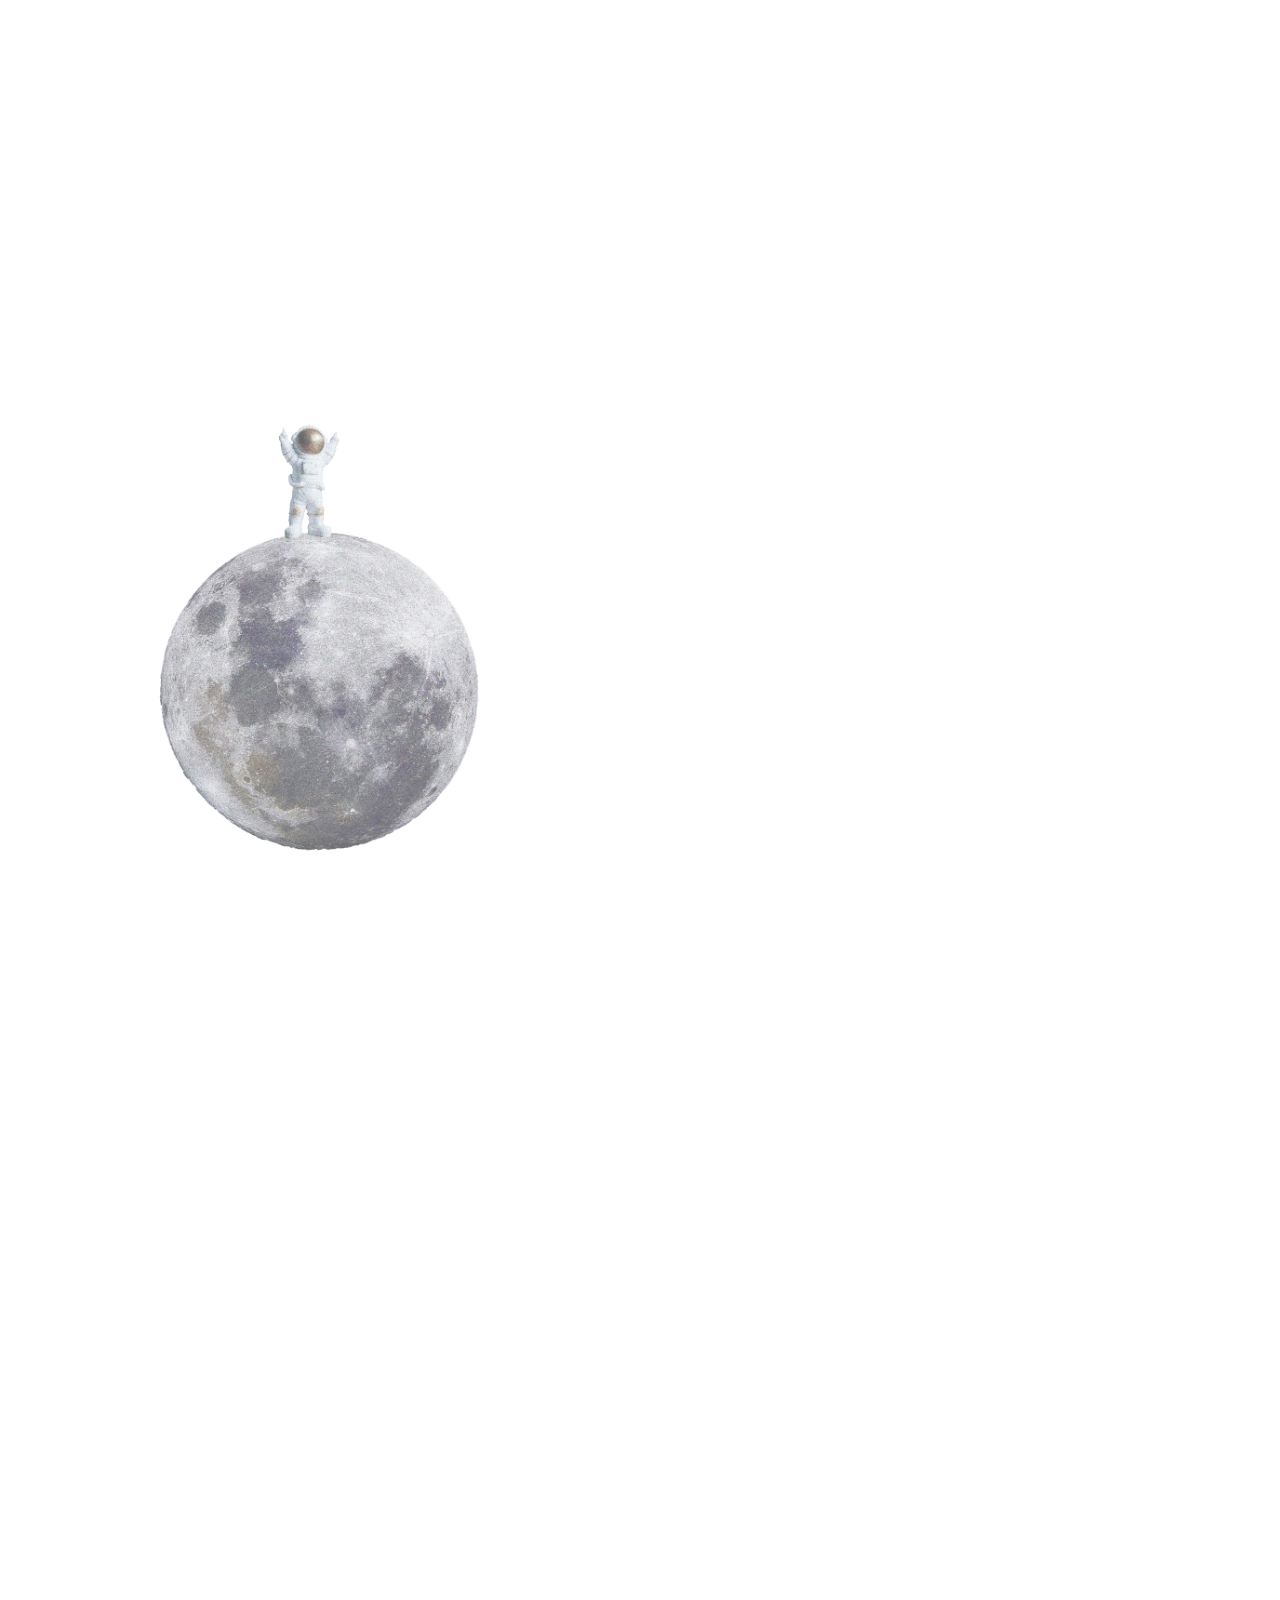
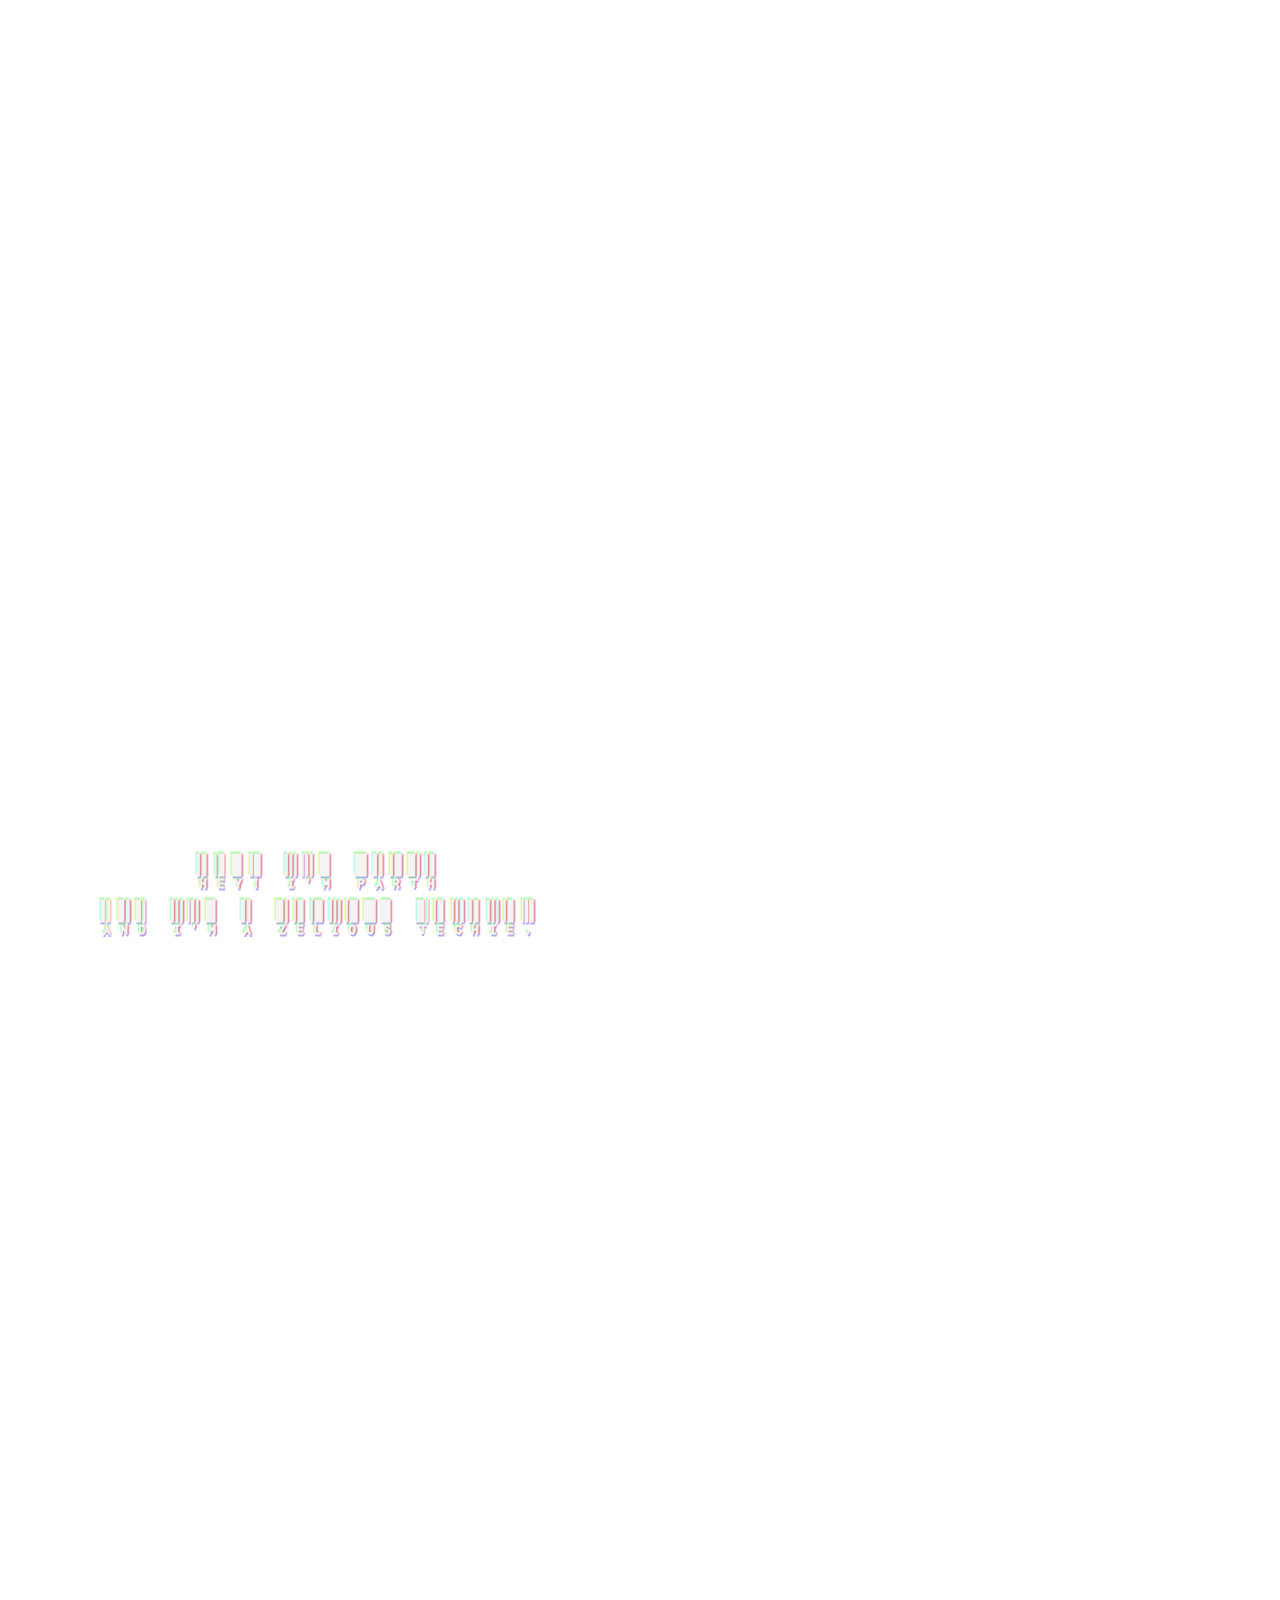
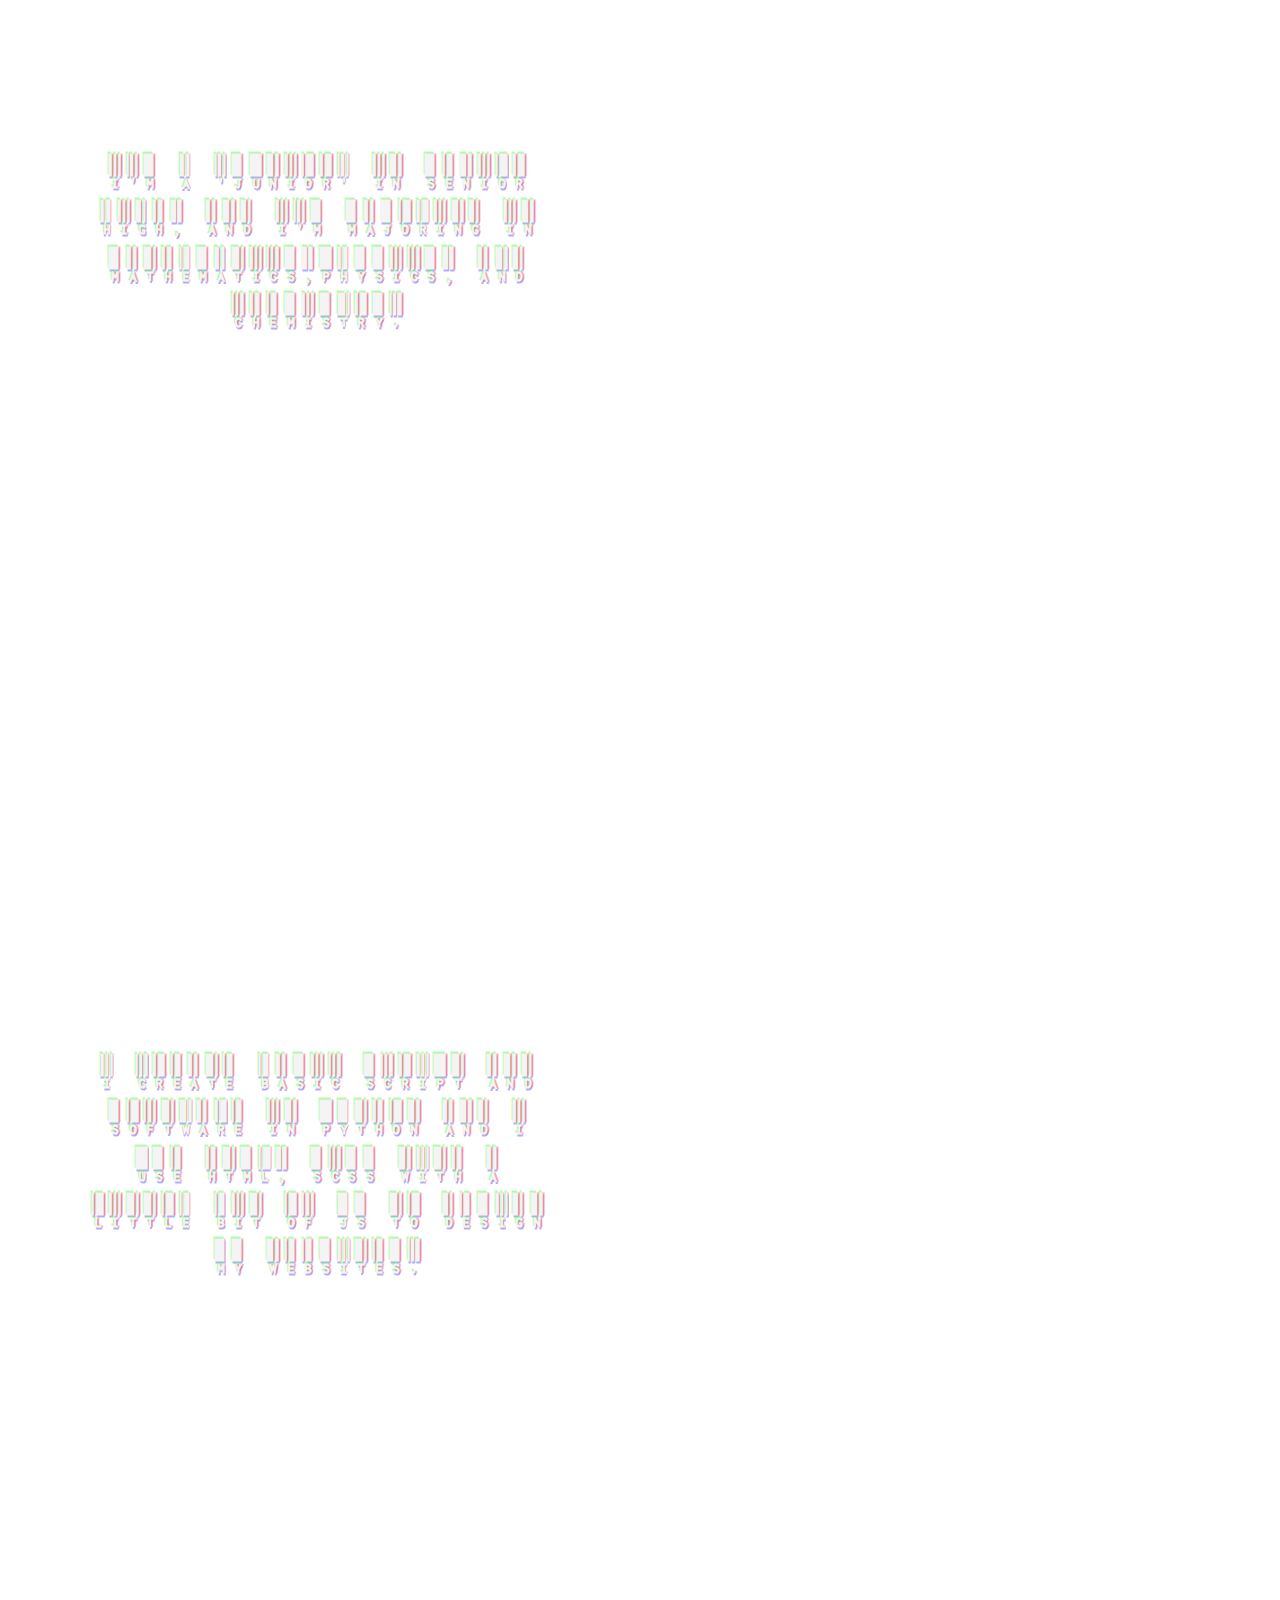
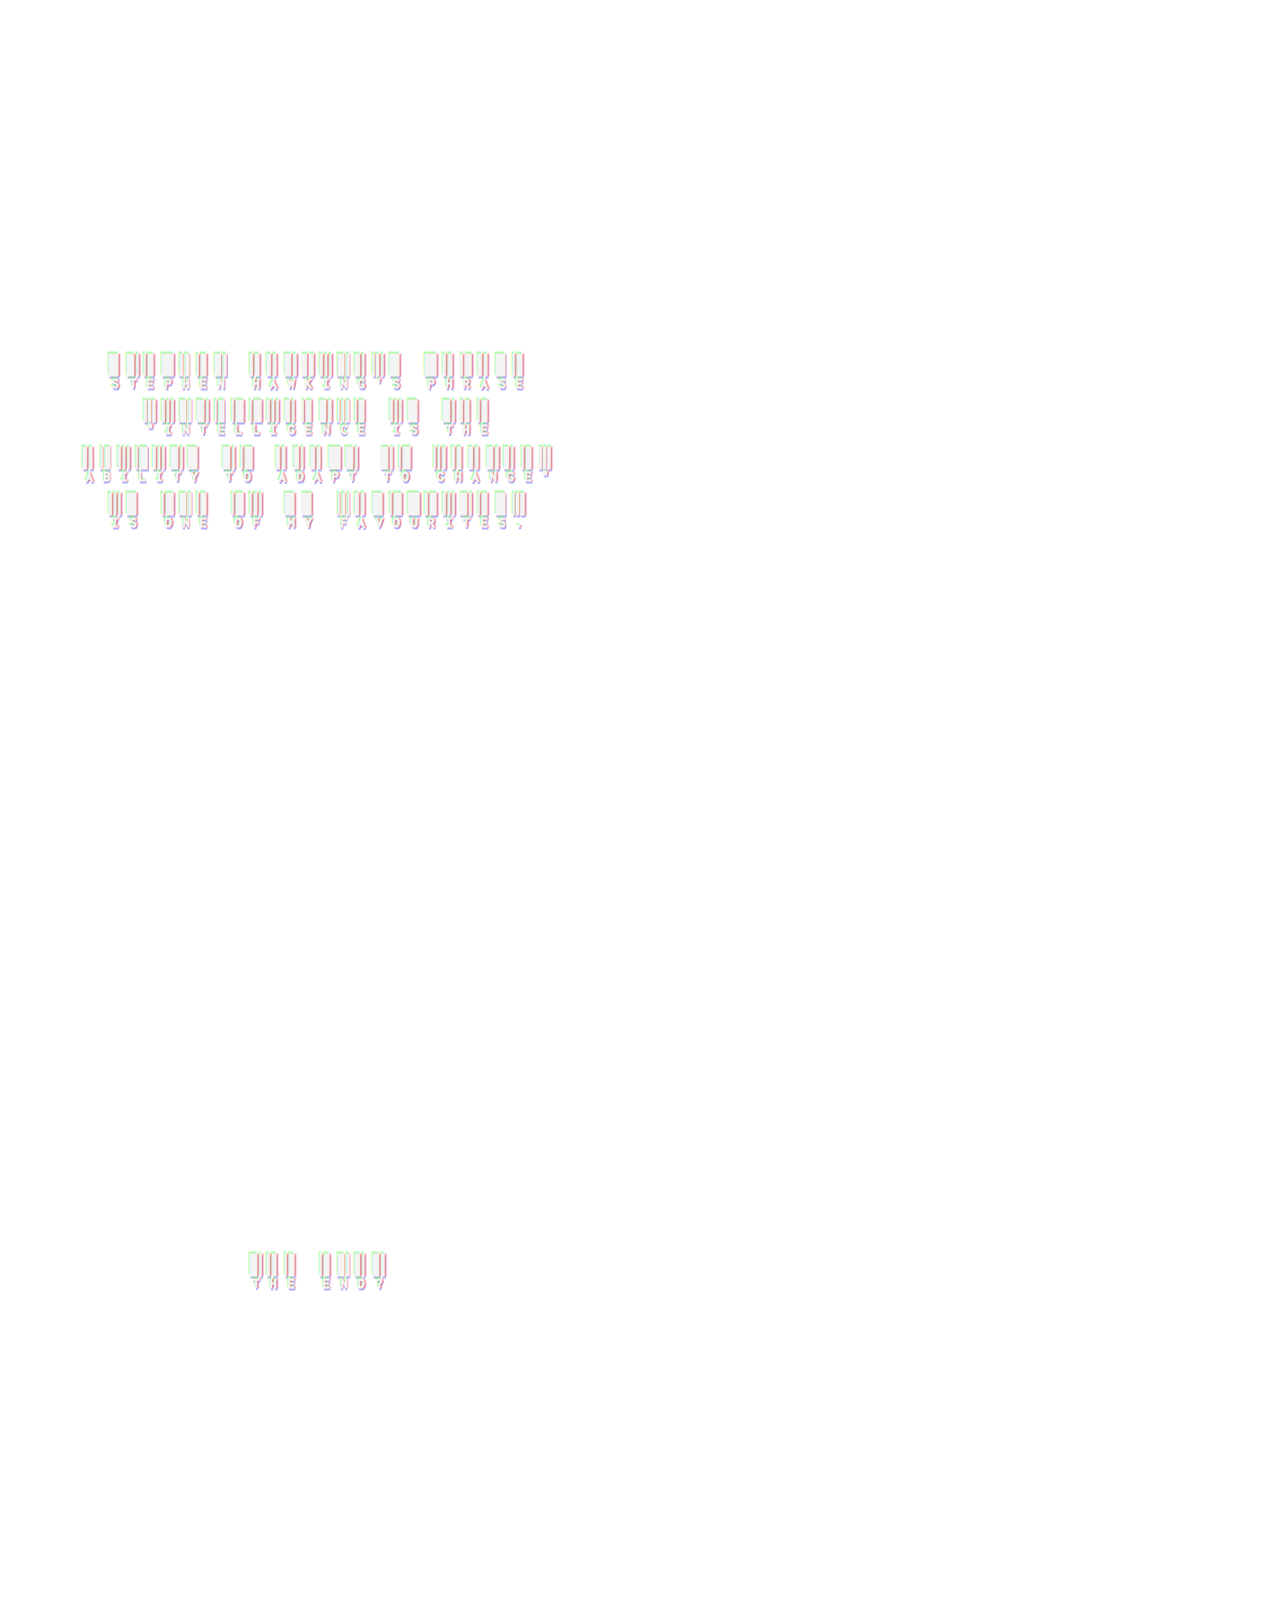
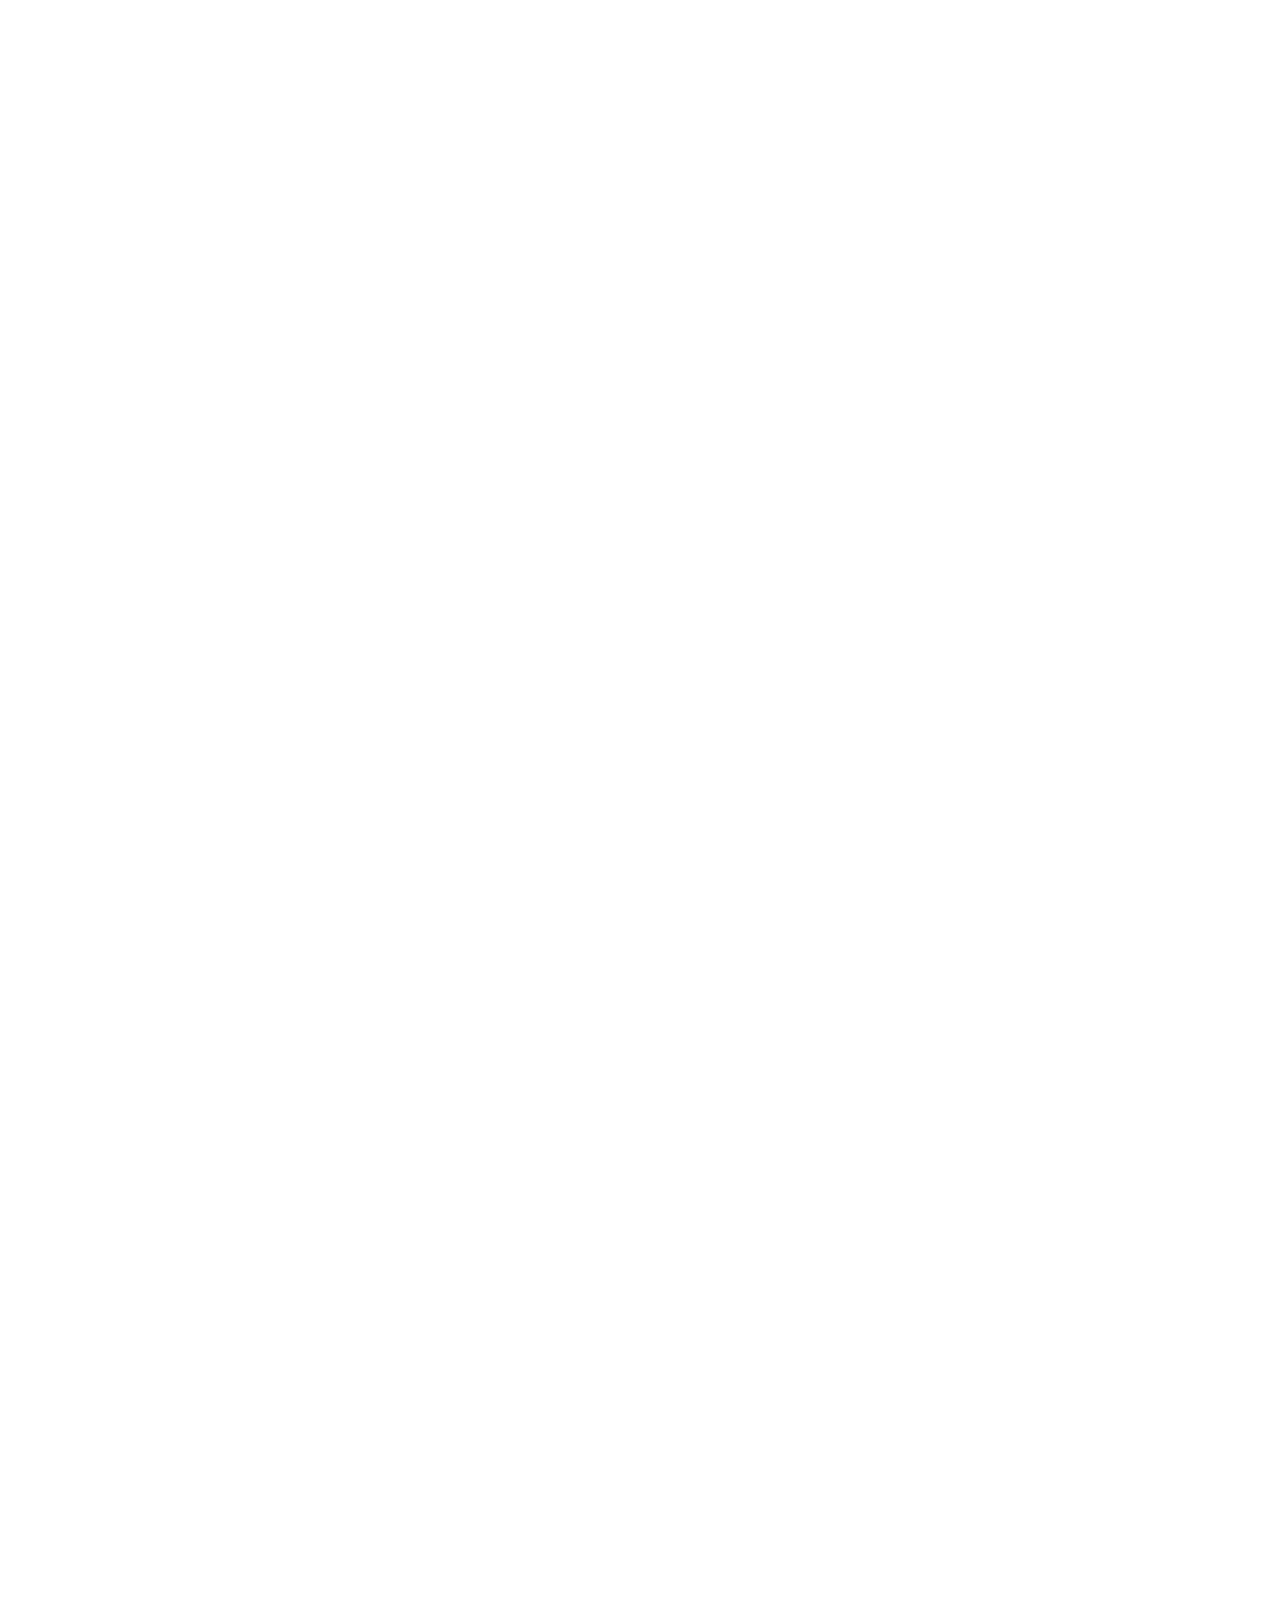
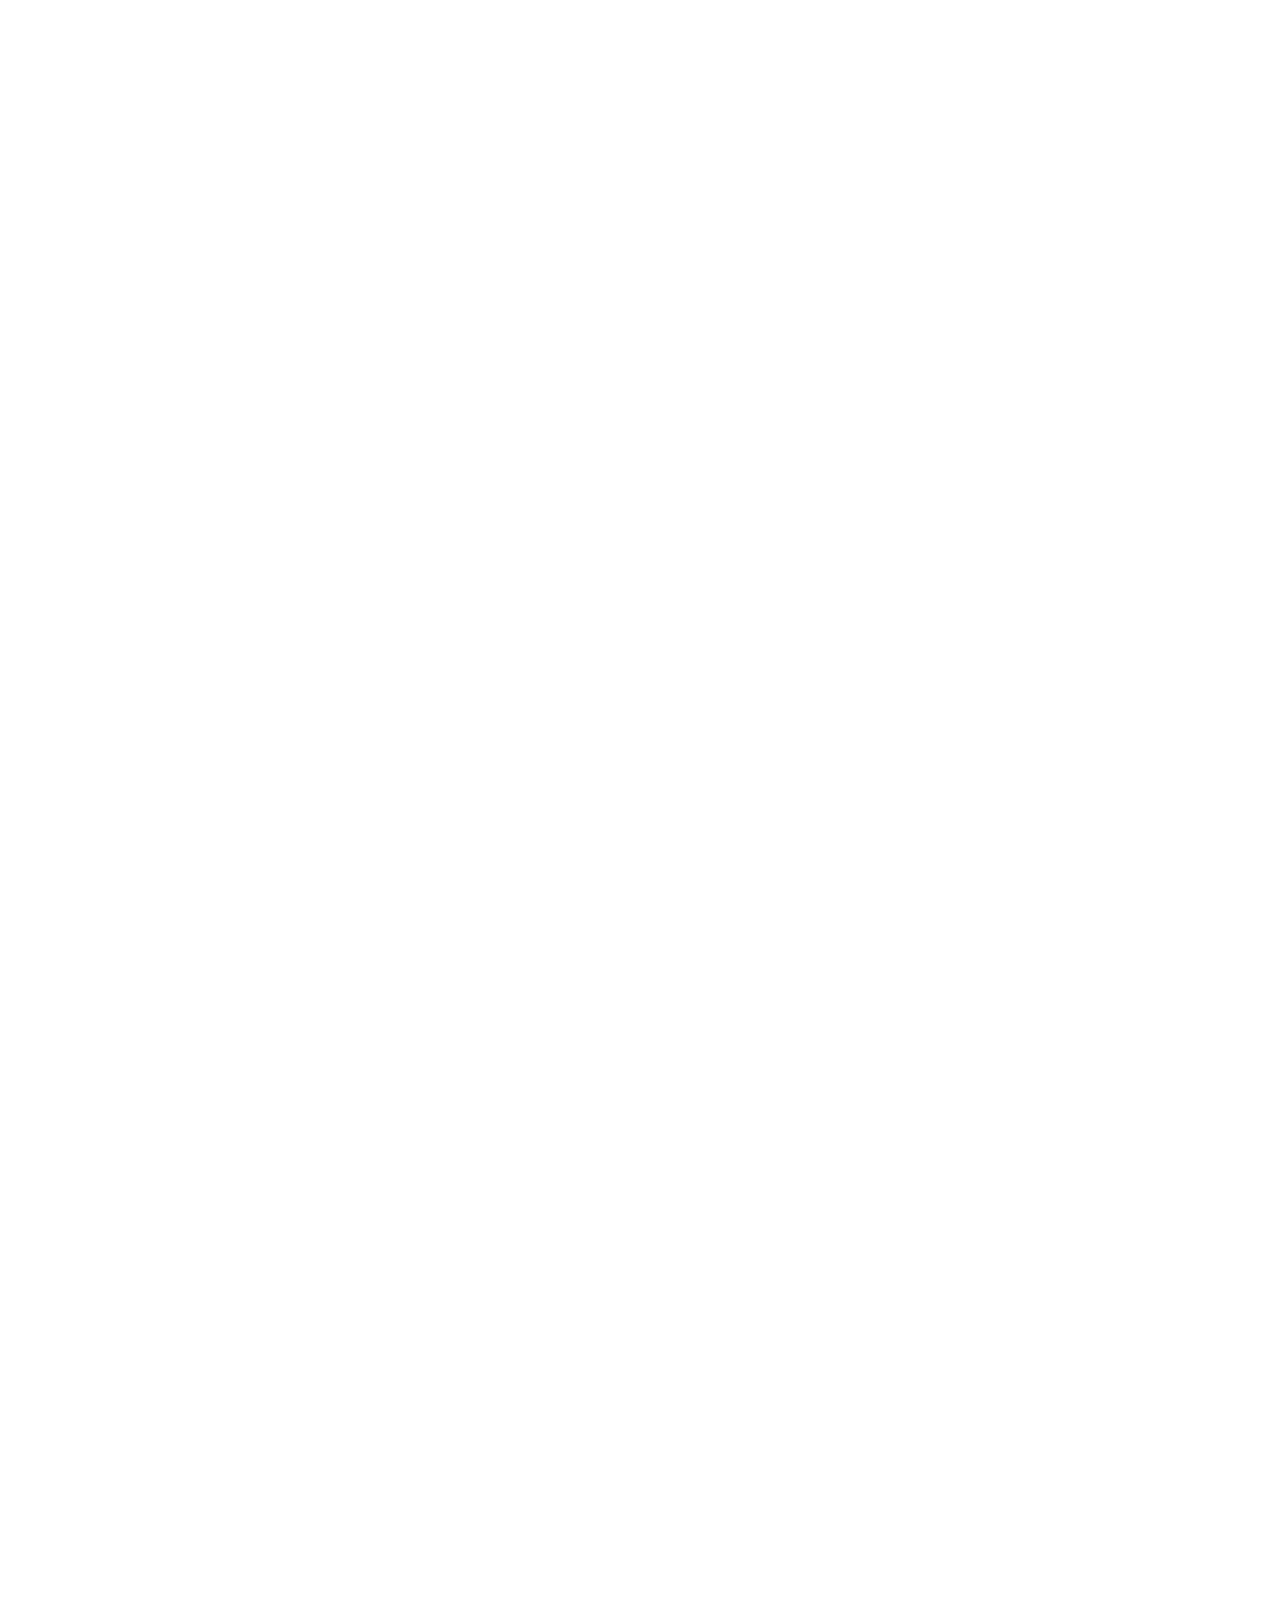
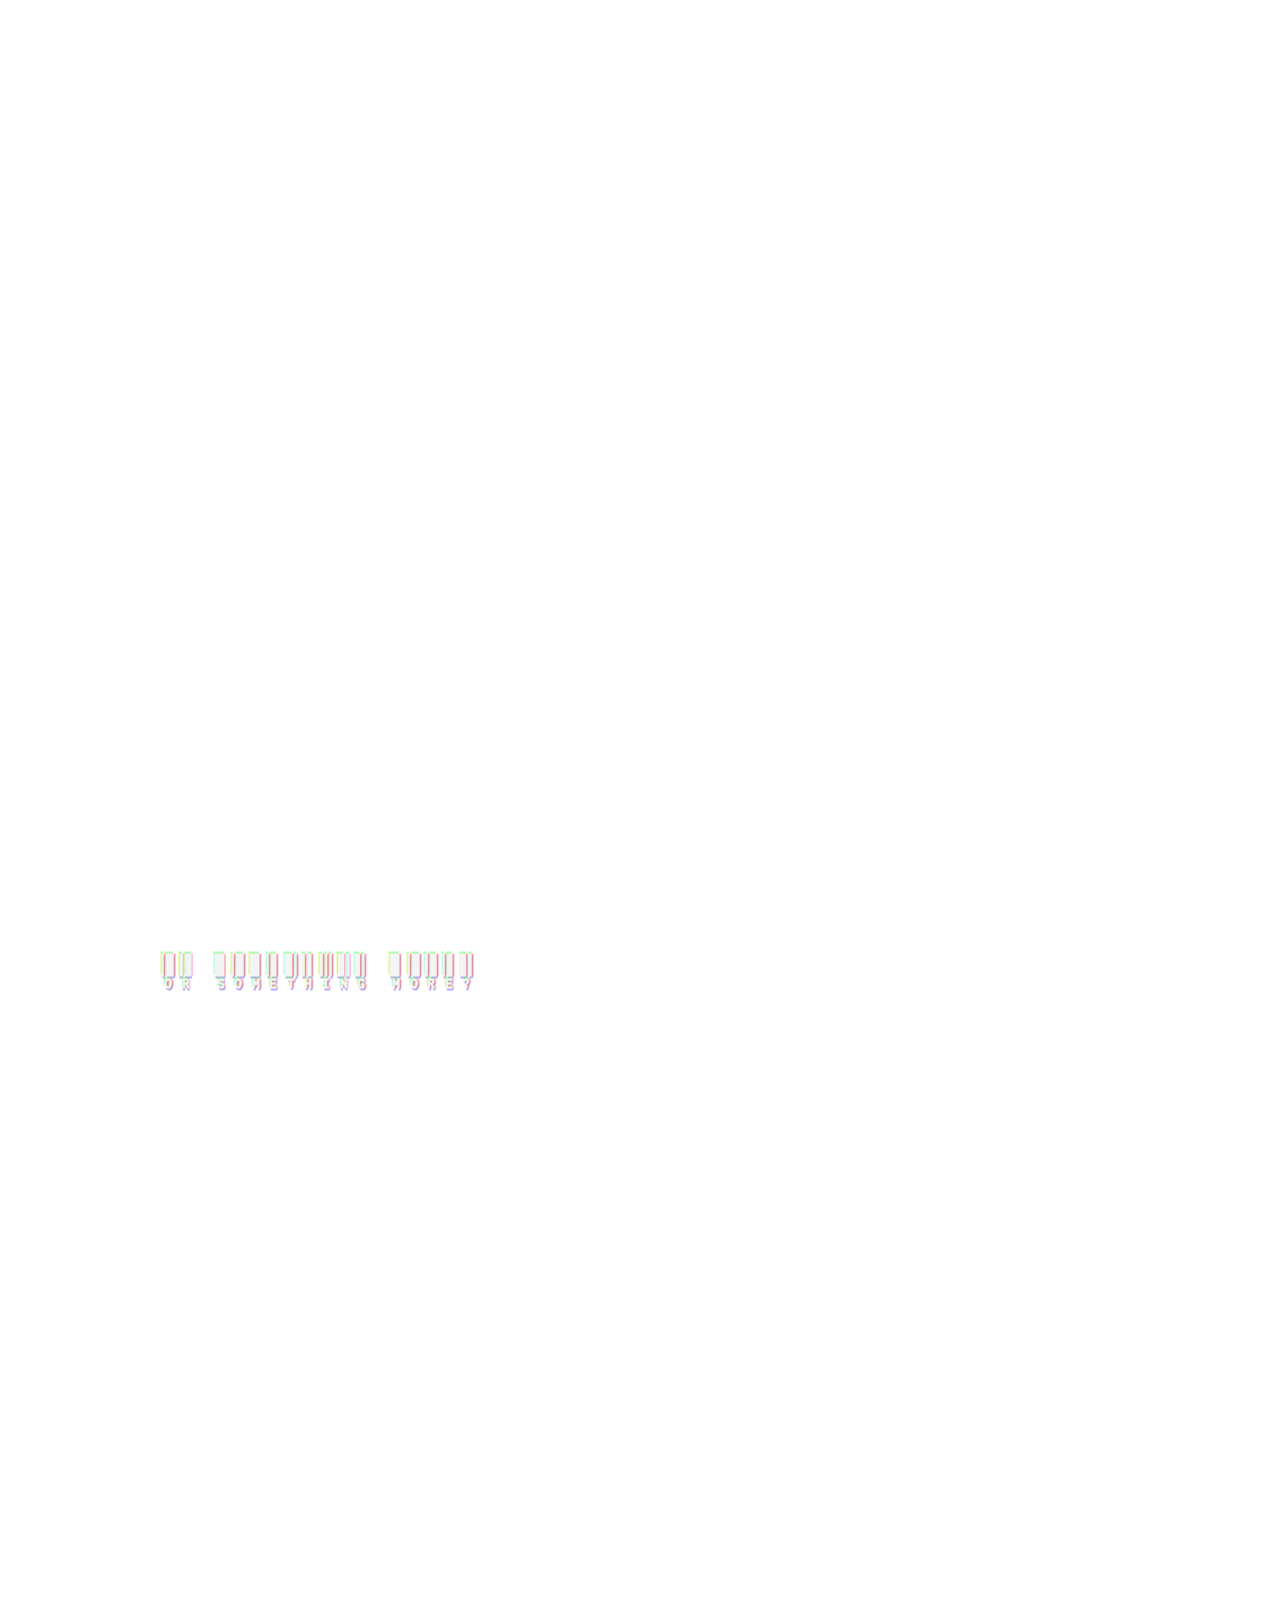
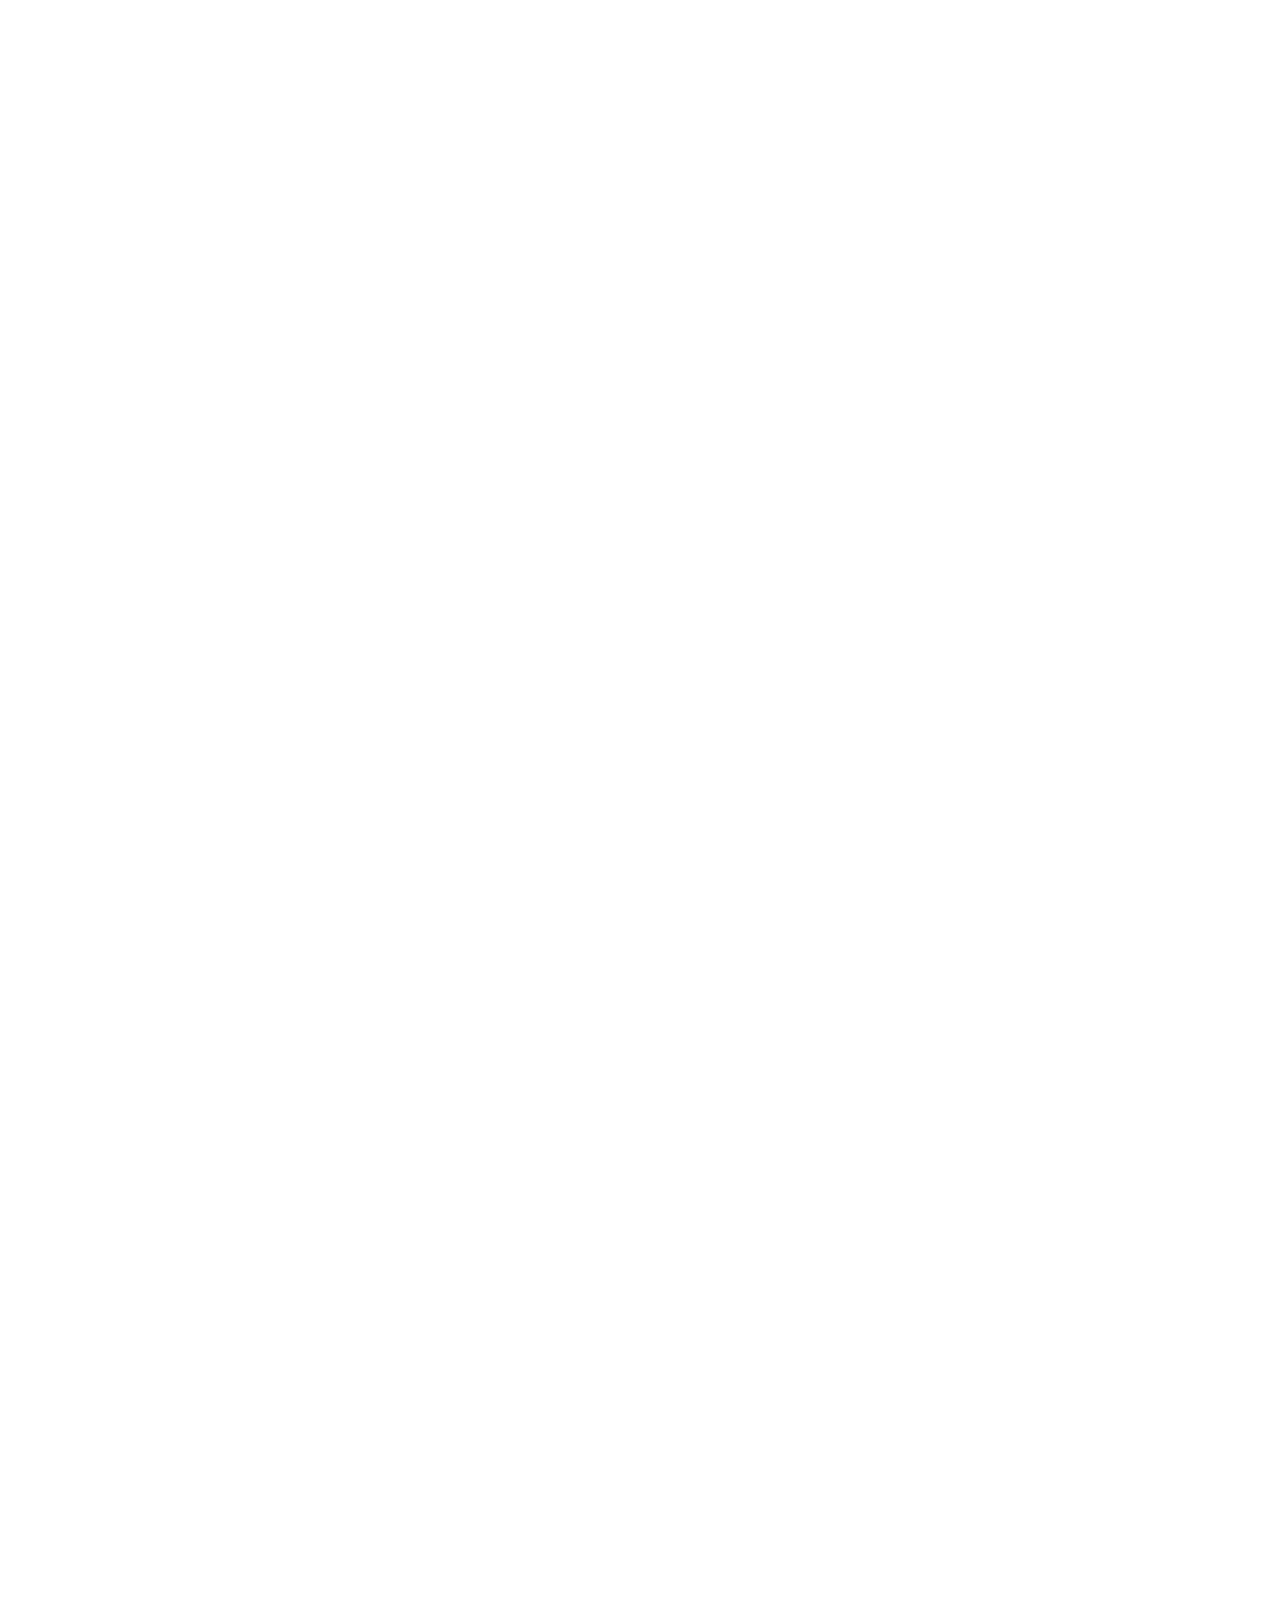
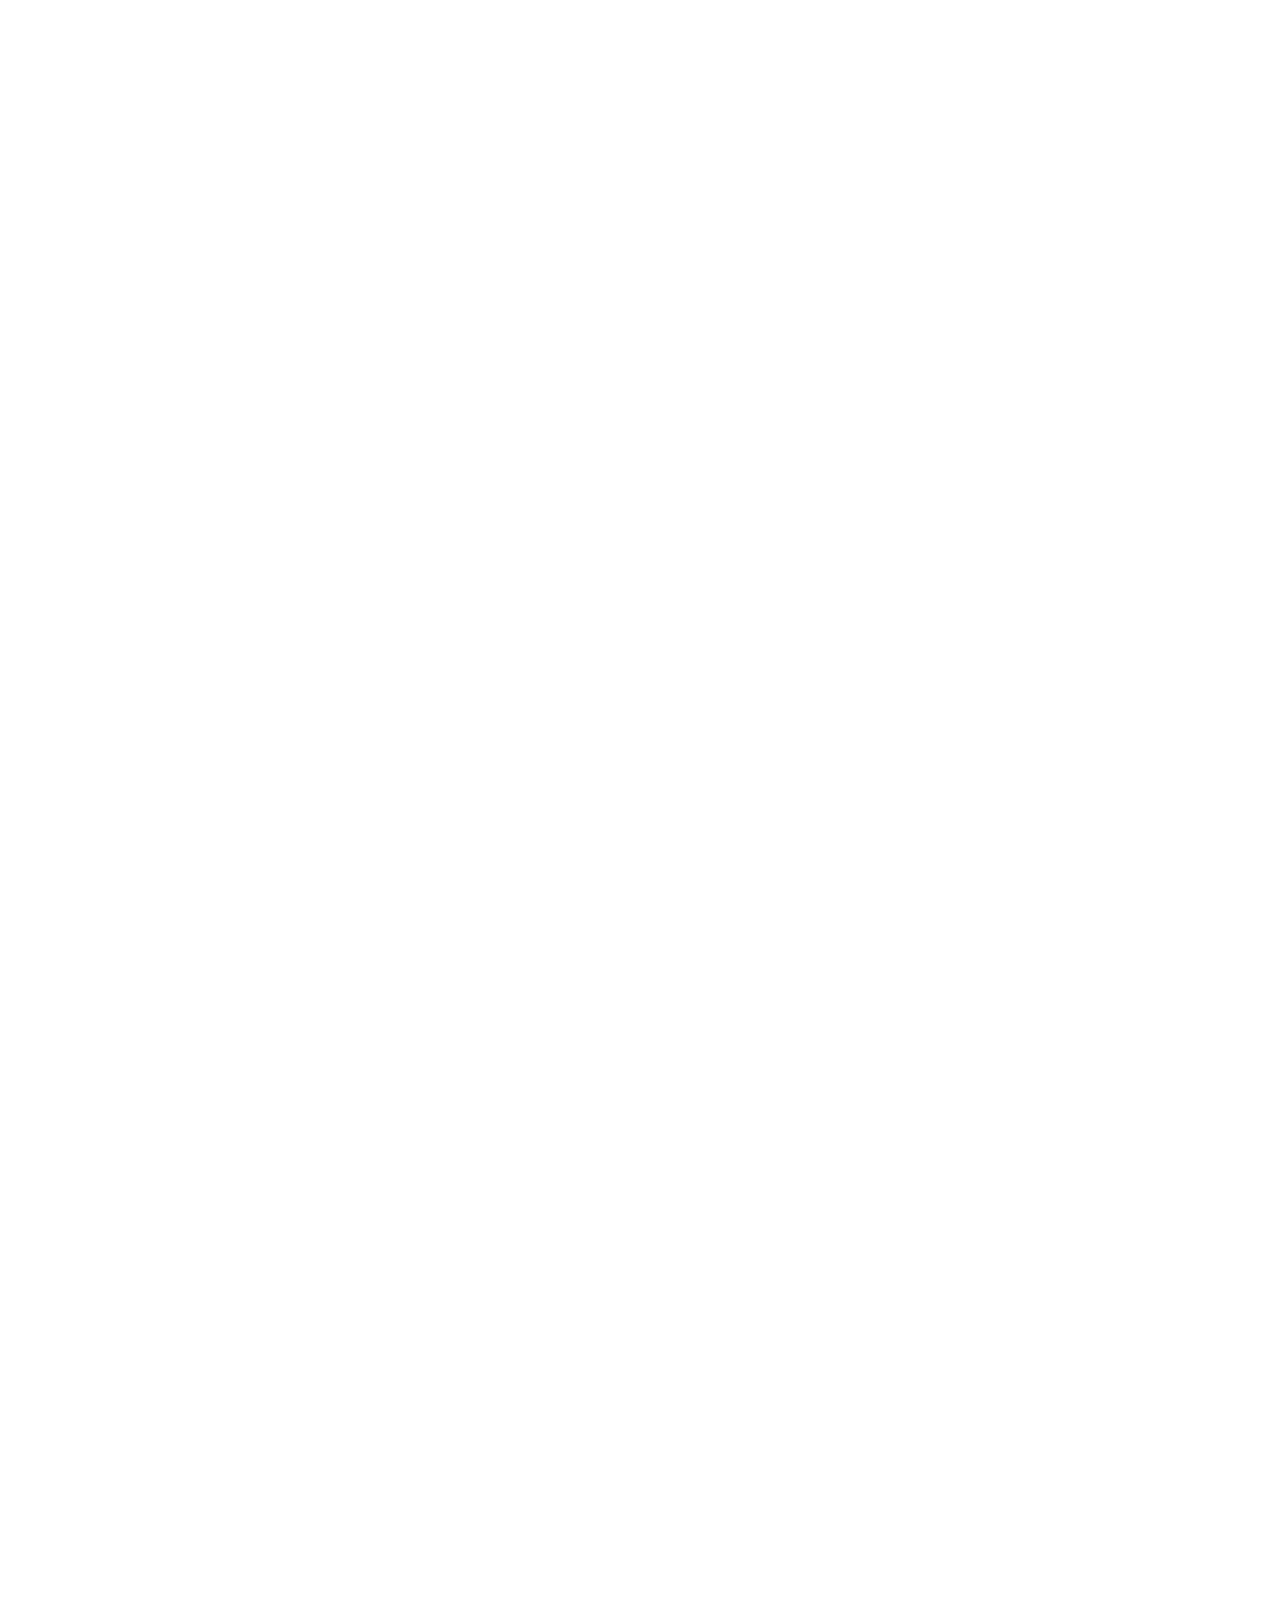
==== commit ad147331: "made some changes" ====
--- a/index.html
+++ b/index.html
@@ -14,10 +14,6 @@
 
 <body>
     <div style="display: flex" class="pc">
-        <!-- <h1 class="glitch">
-            <span aria-hidden="true">Glitch text</span> Glitch text
-            <span aria-hidden="true">Glitch text</span>
-        </h1> -->
         <!-- Pc -->
         <div class="Ecaps">
             <!--Ecaps-->
@@ -38,7 +34,7 @@
             <div class="Grouping_Ecaps">
                 <div class="Basic_setup">
                     <h1 class="glitch Ecaps_text letter_spacing">
-                        Hey! I'm Parth, residing in IN
+                        Hey! I'm Parth
                     </h1>
                     <h1 class="glitch Ecaps_text letter_spacing">
                         and I'm a zelious techie.
@@ -51,12 +47,12 @@
                 </div>
                 <div class="Basic_setup">
                     <h1 class="glitch Ecaps_text letter_spacing">
-                        To design my websites, I utilise HTML, SCSS and a little bit of JS.
-                    </h1>
-                </div>
-                <div class="Basic_setup">
-                    <h1 class="glitch Ecaps_text letter_spacing">
-                        I develope basic script using Python.
+                        I CREATE BASIC SCRIPT and software IN PYTHON and I USE HTML, SCSS with A LITTLE BIT OF JS TO DESIGN MY WEBSITES.
+                    </h1>
+                </div>
+                <div class="Basic_setup">
+                    <h1 class="glitch Ecaps_text letter_spacing">
+                        Stephen Hawking's phrase "Intelligence is the ability to adapt to change" is one of my favourites.
                     </h1>
                 </div>
                 <div class="Basic_setup">
@@ -151,12 +147,12 @@
                 </div>
                 <div class="Basic_setup">
                     <h1 class="Space_text letter_spacing glitch">
-                        I develope basic script using Python.
-                    </h1>
-                </div>
-                <div class="Basic_setup">
-                    <h1 class="Space_text letter_spacing glitch">
-                        To design my websites, I utilise HTML, SCSS and a little bit of JS.
+                        Stephen Hawking's phrase "Intelligence is the ability to adapt to change" is one of my favourites.
+                    </h1>
+                </div>
+                <div class="Basic_setup">
+                    <h1 class="Space_text letter_spacing glitch">
+                        I CREATE BASIC SCRIPT and software IN PYTHON and I USE HTML, SCSS with A LITTLE BIT OF JS TO DESIGN MY WEBSITES.
                     </h1>
                 </div>
                 <div class="Basic_setup">
@@ -166,7 +162,7 @@
                 </div>
                 <div class="Basic_setup">
                     <h1 class="Space_text letter_spacing glitch">
-                        Hey! I'm Parth, residing in IN
+                        Hey! I'm Parth
                     </h1>
                     <h1 class="Space_text letter_spacing glitch">
                         and I'm a zelious techie.
@@ -205,7 +201,7 @@
         <div class="blank_page"></div>
         <div class="page_2">
             <h1 class="g_heading m_intro letter_spacing glitch">
-                Hey! I'm Parth, residing in IN and I'm a zelious techie.</h1>
+                Hey! I'm Parth and I'm a zelious techie.</h1>
         </div>
         <div class="page_3">
             <h1 class="g_heading_2 m_intro m_heading letter_spacing glitch">
@@ -214,12 +210,12 @@
         </div>
         <div class="page_4">
             <h1 class="g_heading_3 m_intro m_heading letter_spacing glitch">
-                To design my websites, I utilise HTML and SCSS.
+                I CREATE BASIC SCRIPT and software IN PYTHON and I USE HTML, SCSS with A LITTLE BIT OF JS TO DESIGN MY WEBSITES.
             </h1>
         </div>
         <div class="page_5">
             <h1 class="g_heading_4 m_intro m_heading letter_spacing glitch">
-                I develope basic script using Python.
+                Stephen Hawking's phrase "Intelligence is the ability to adapt to change" is one of my favourites.
             </h1>
         </div>
         <div class="page_6">
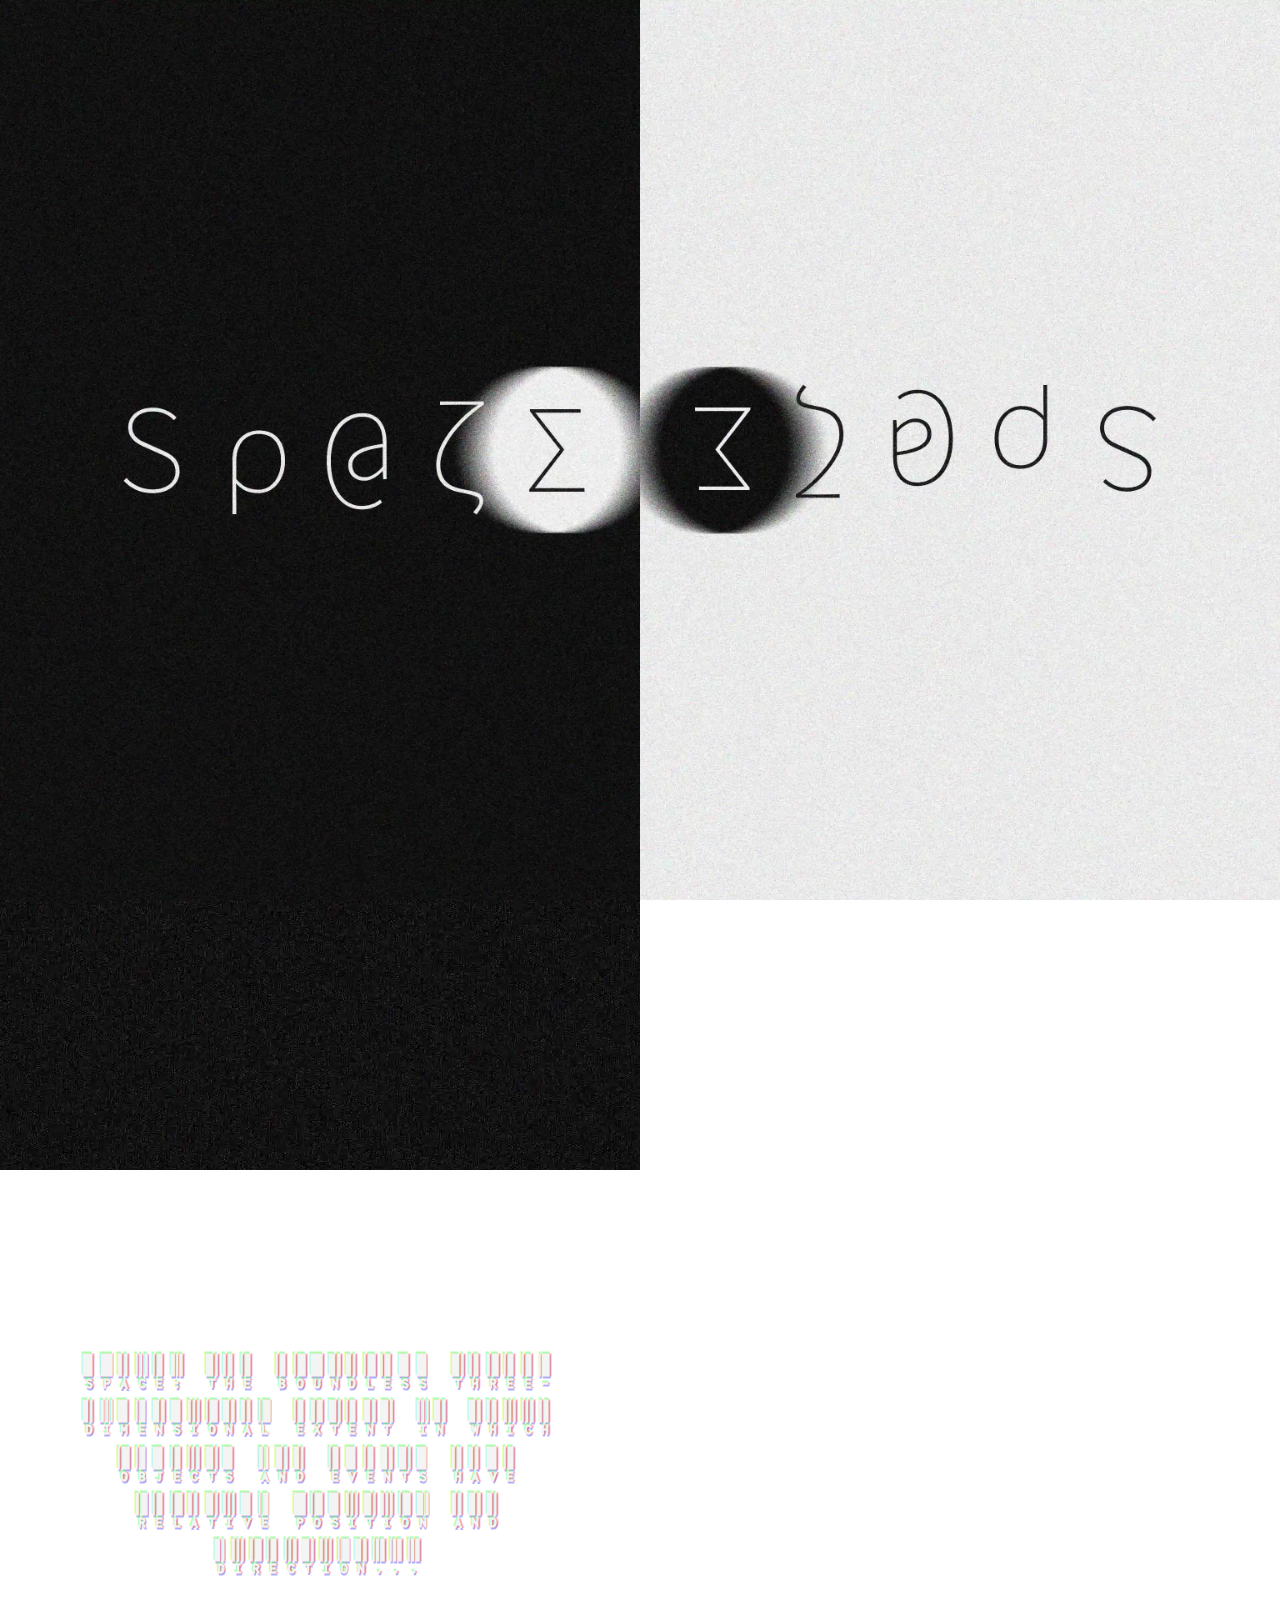
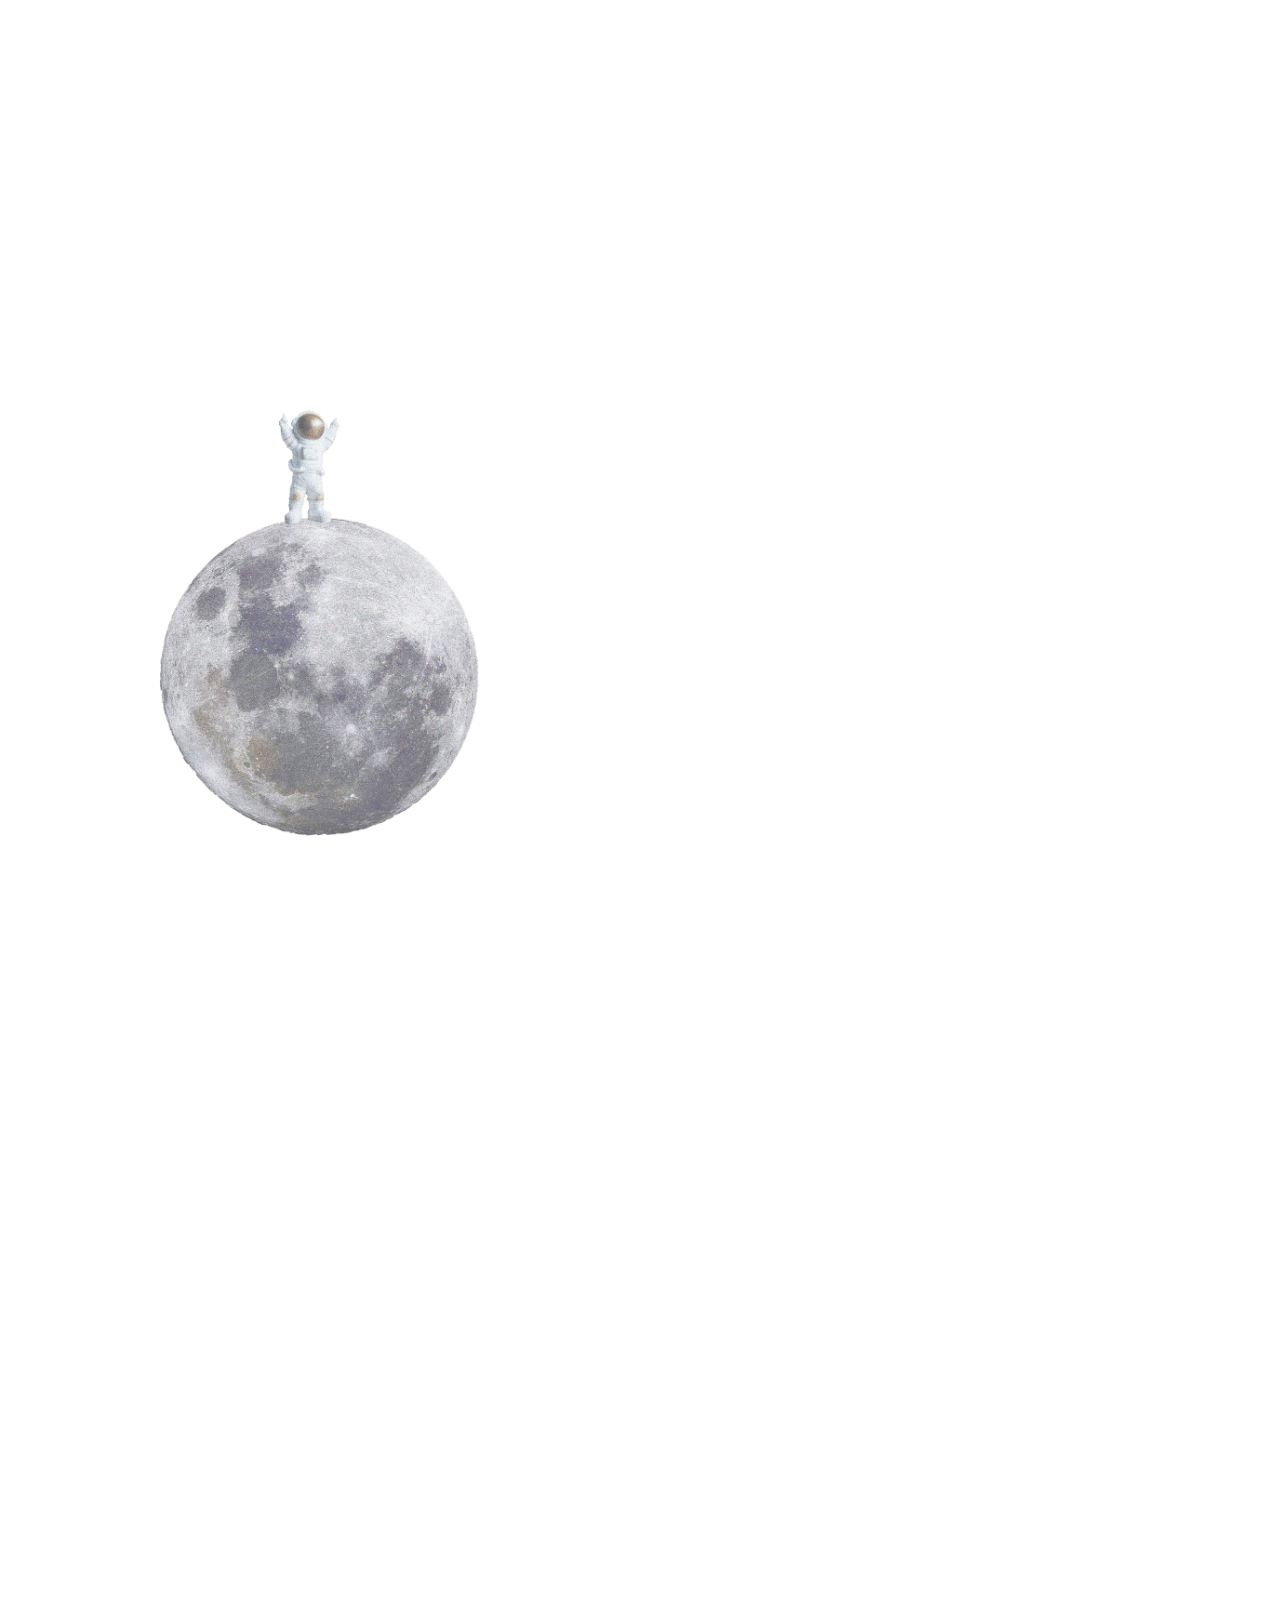
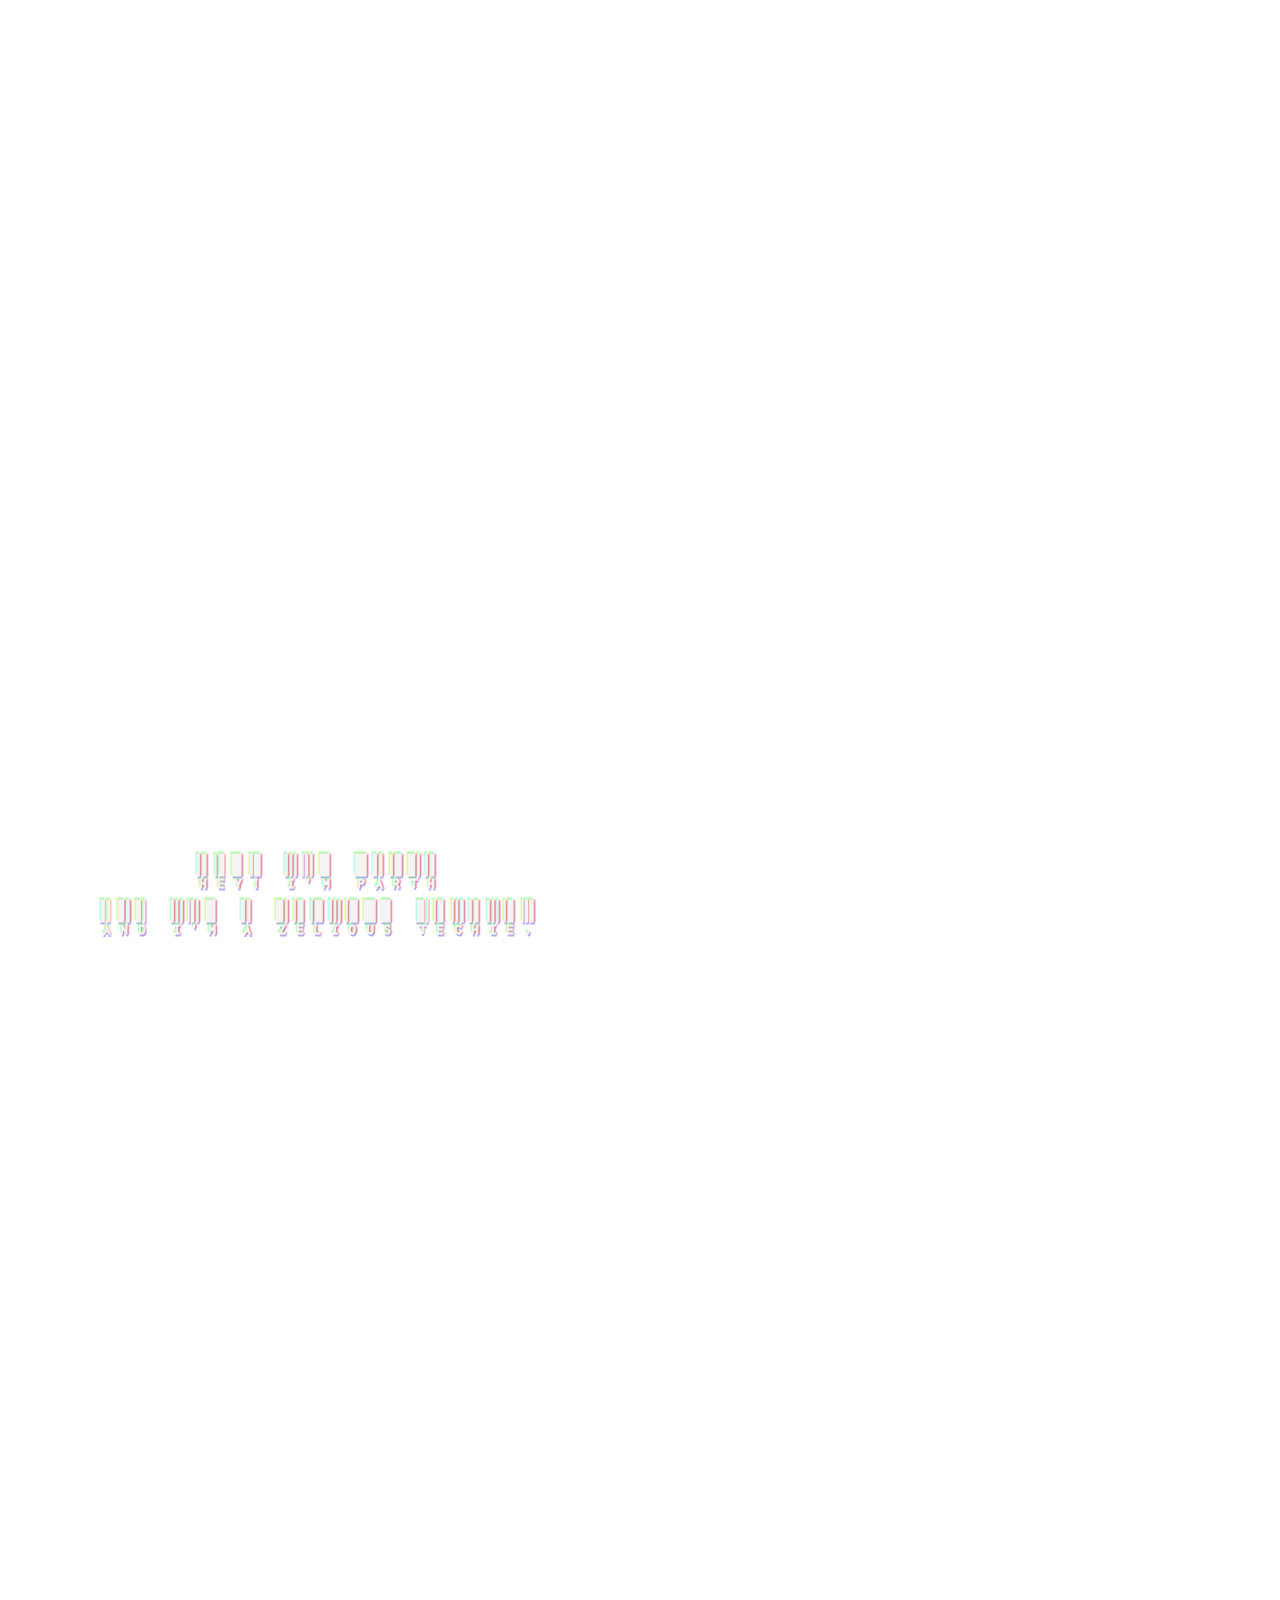
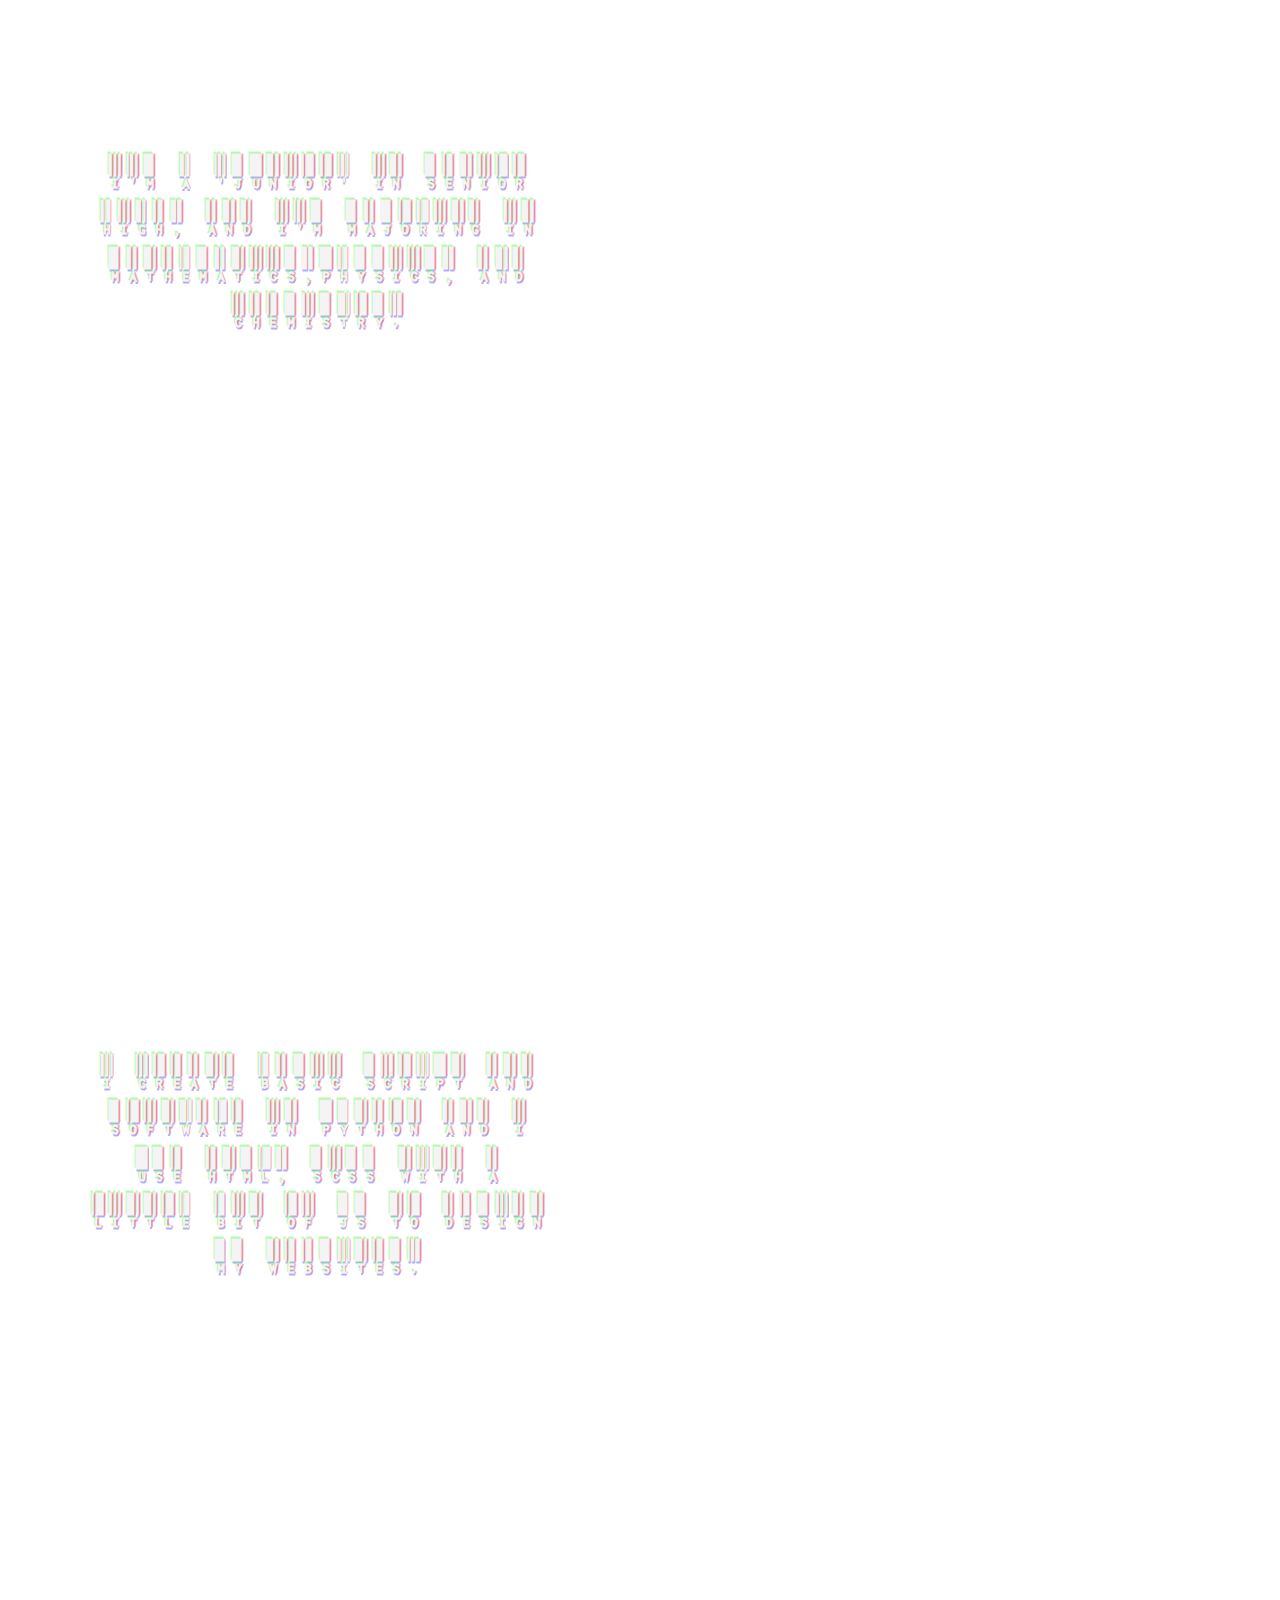
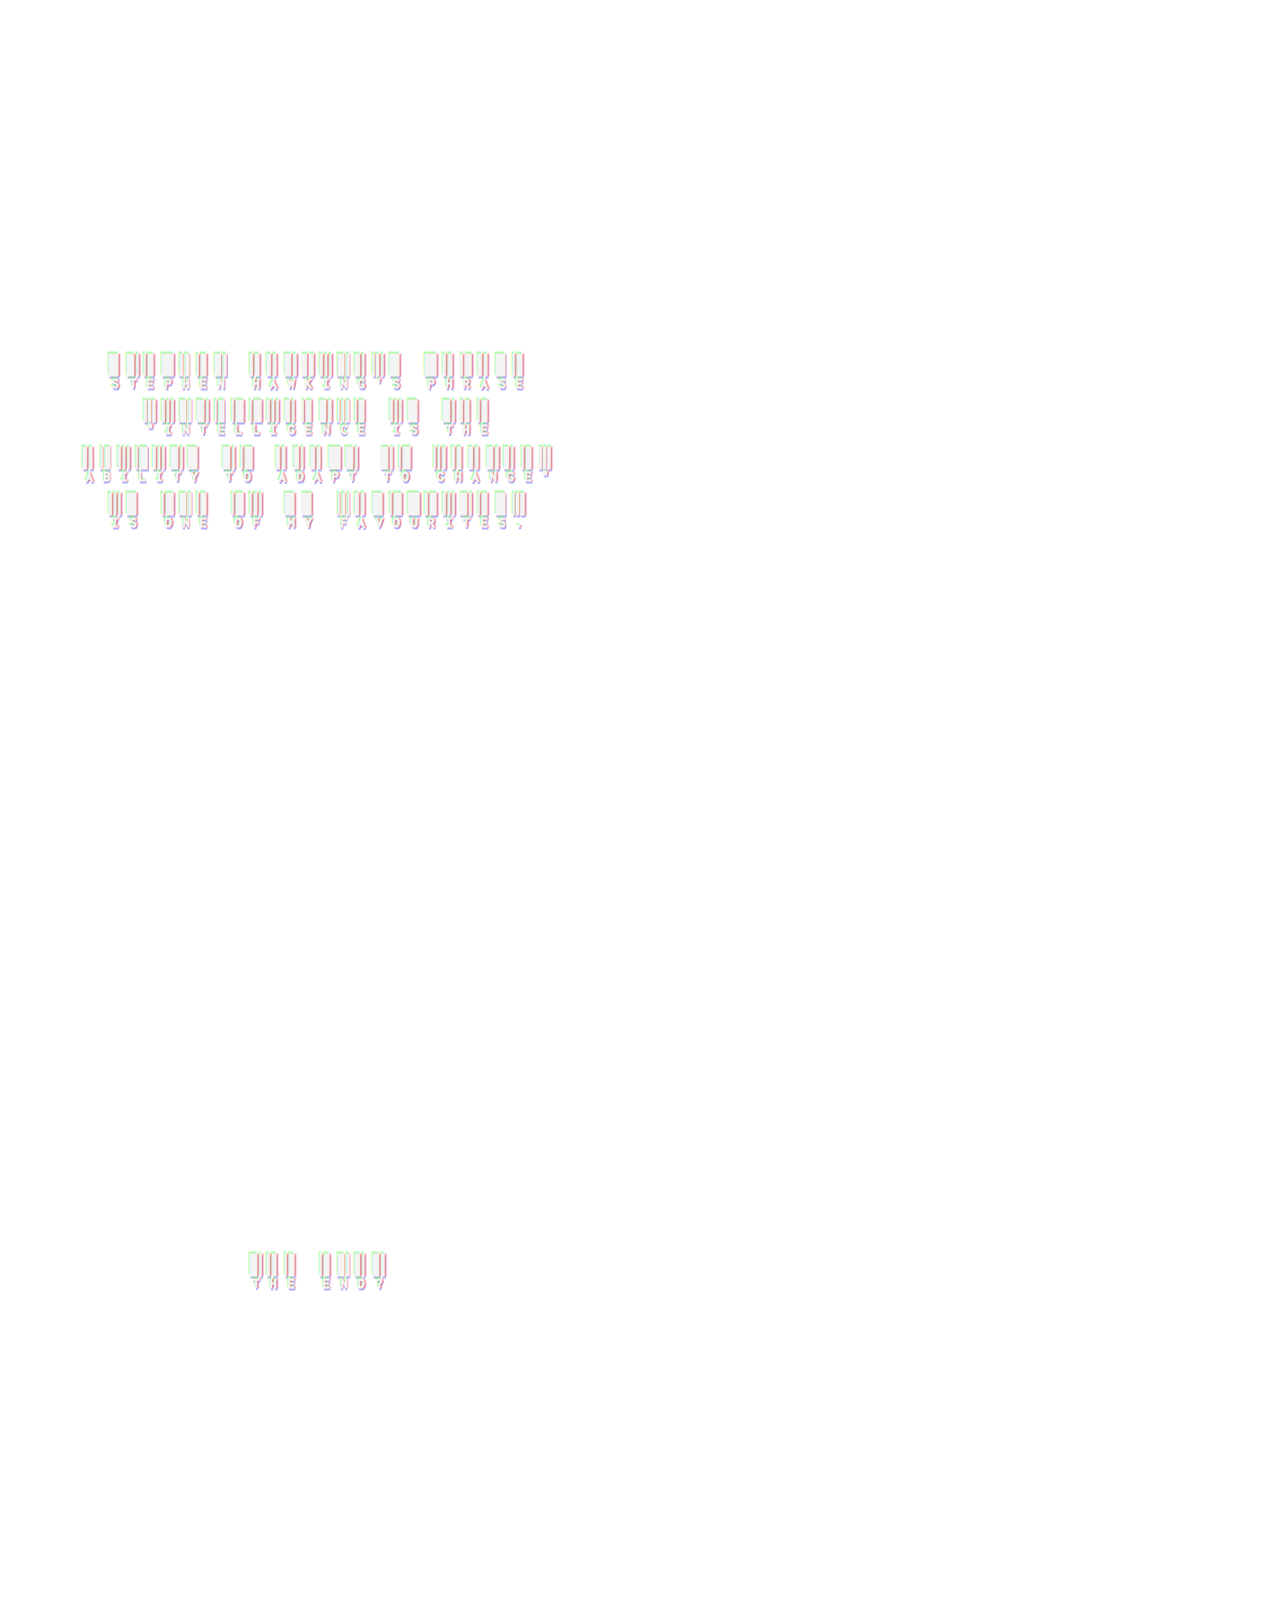
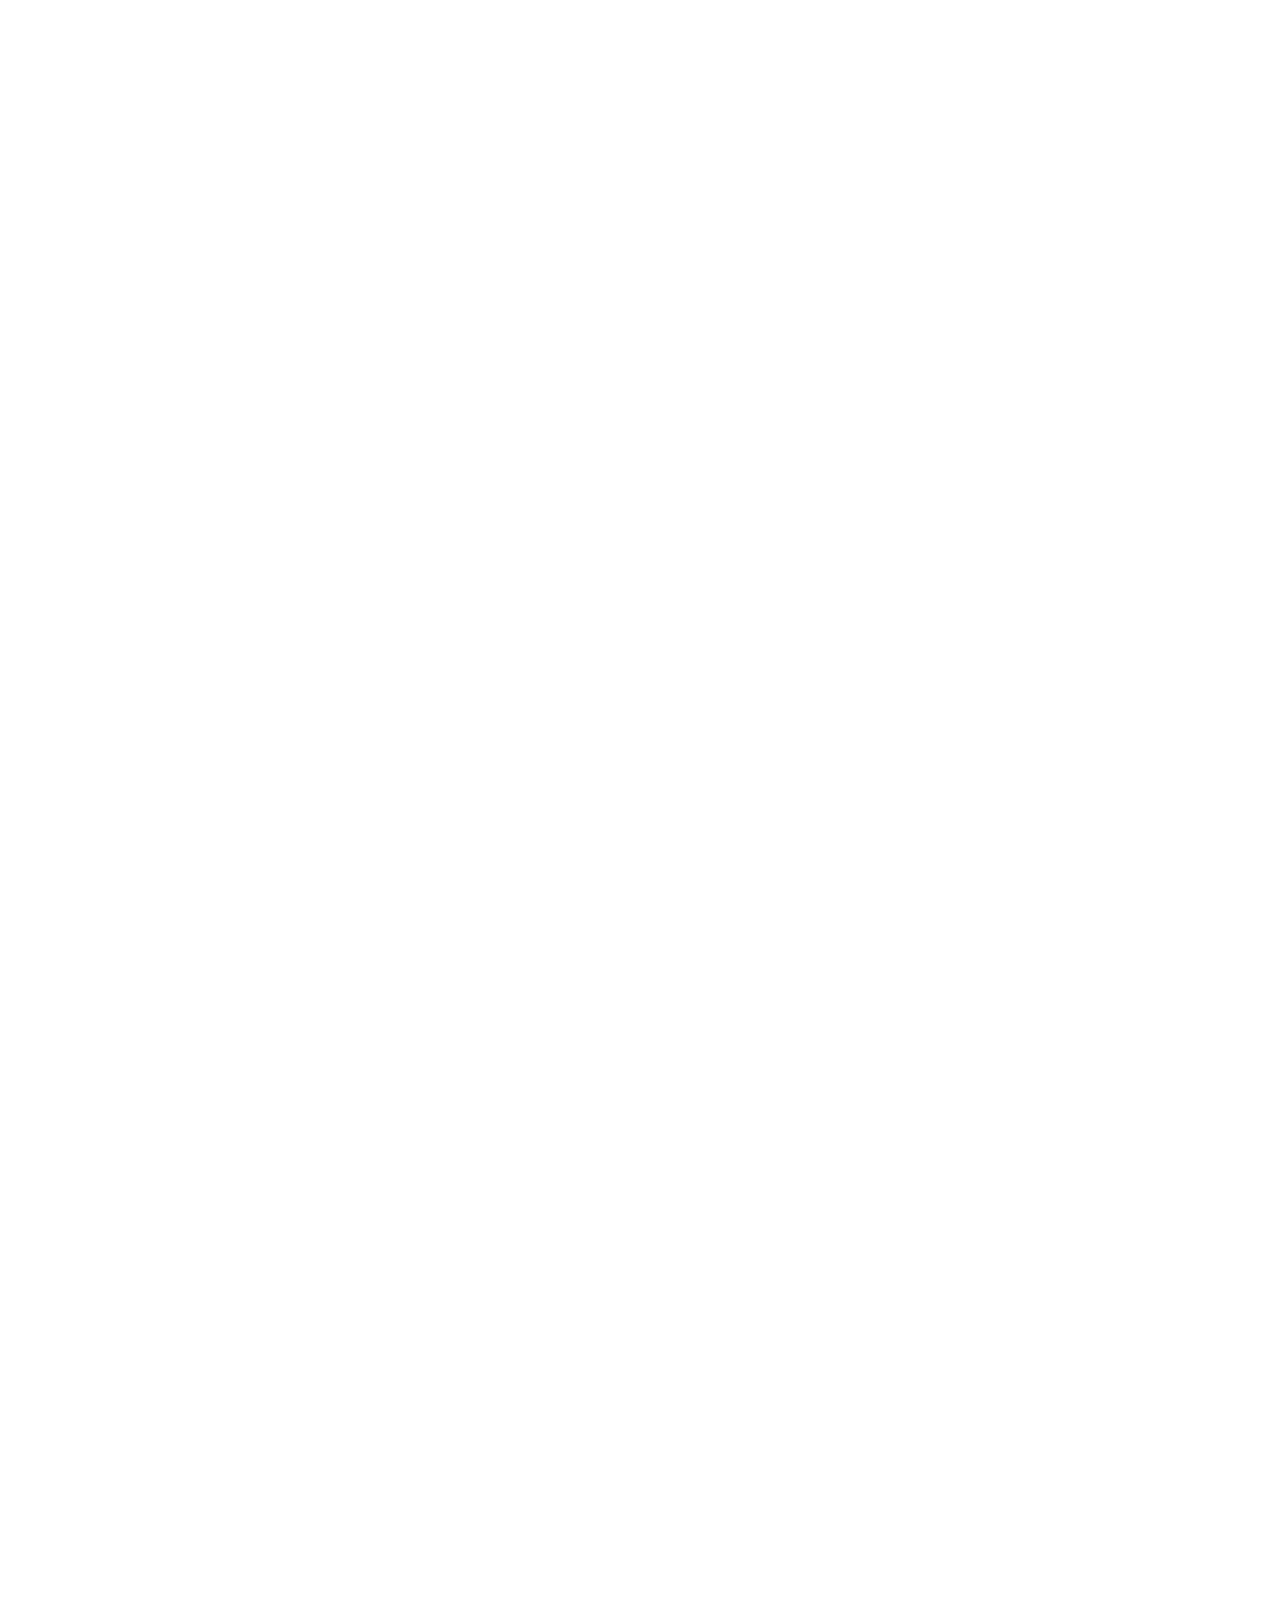
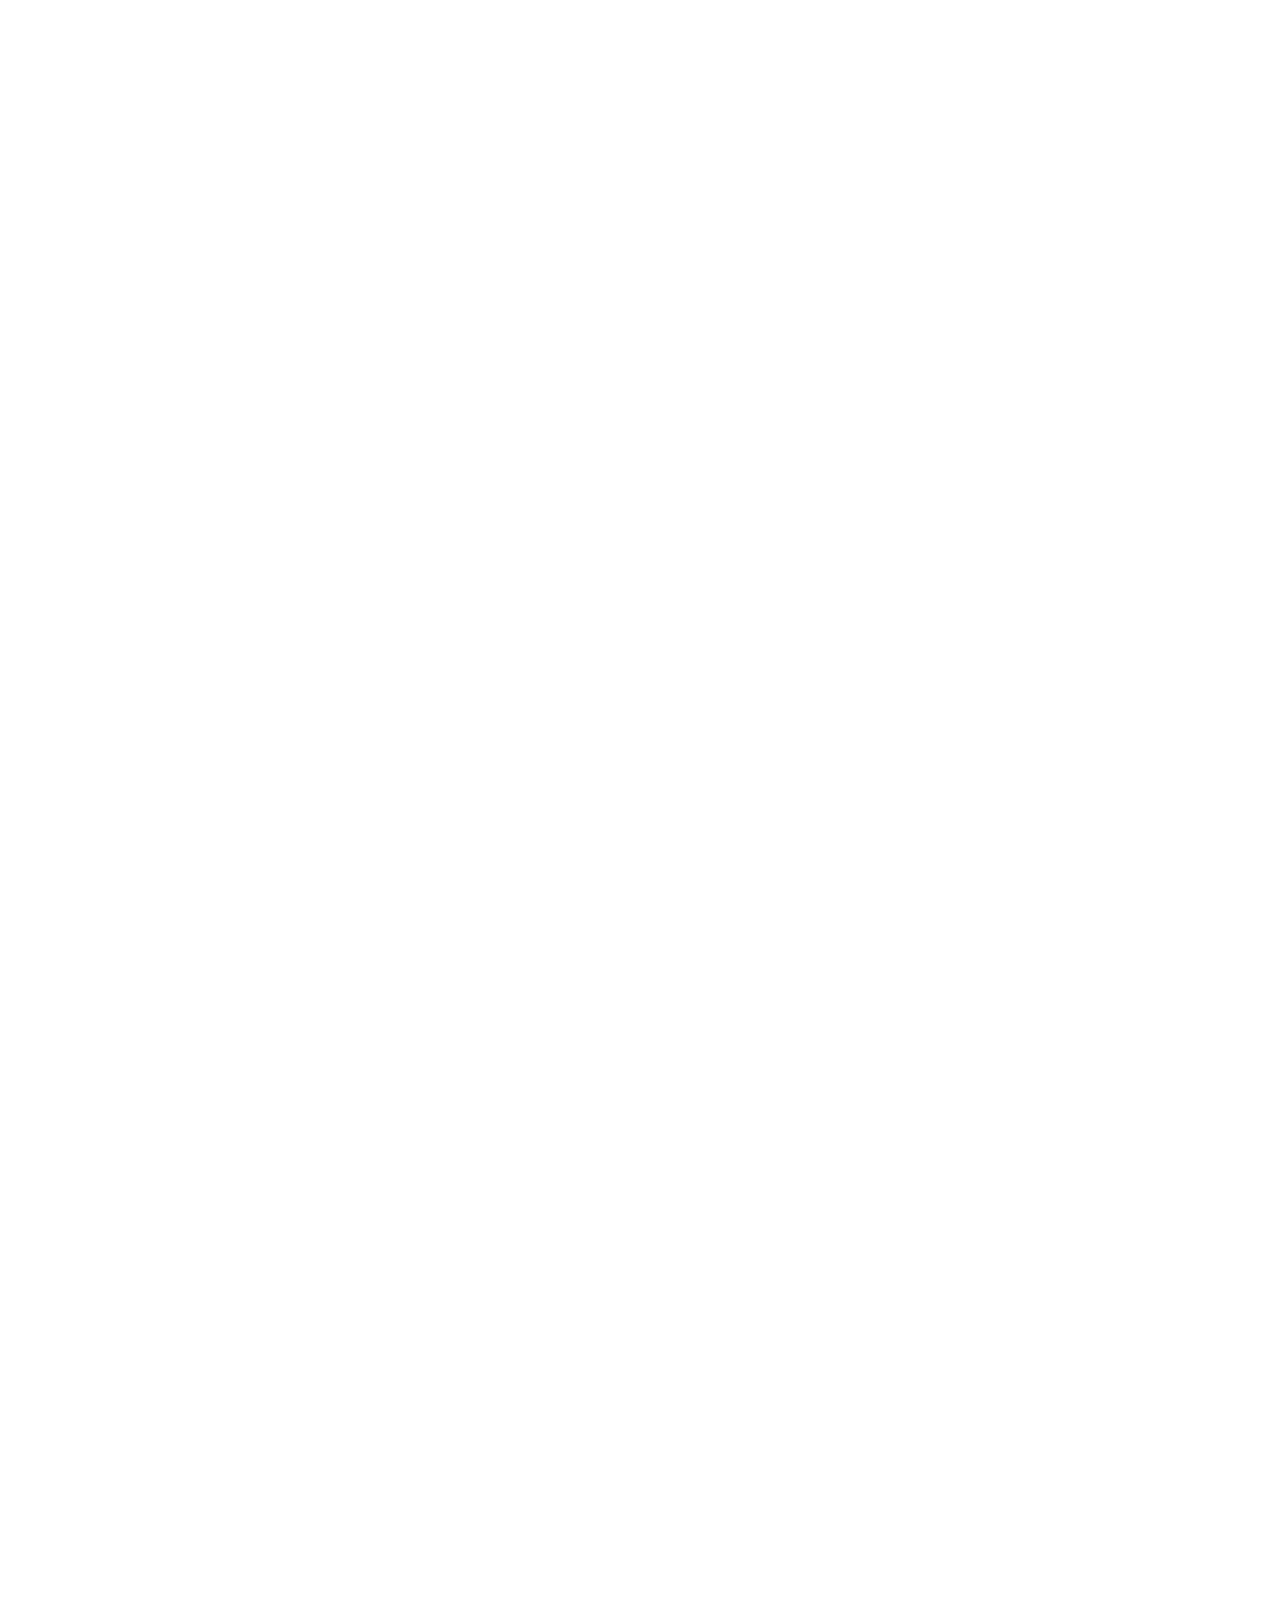
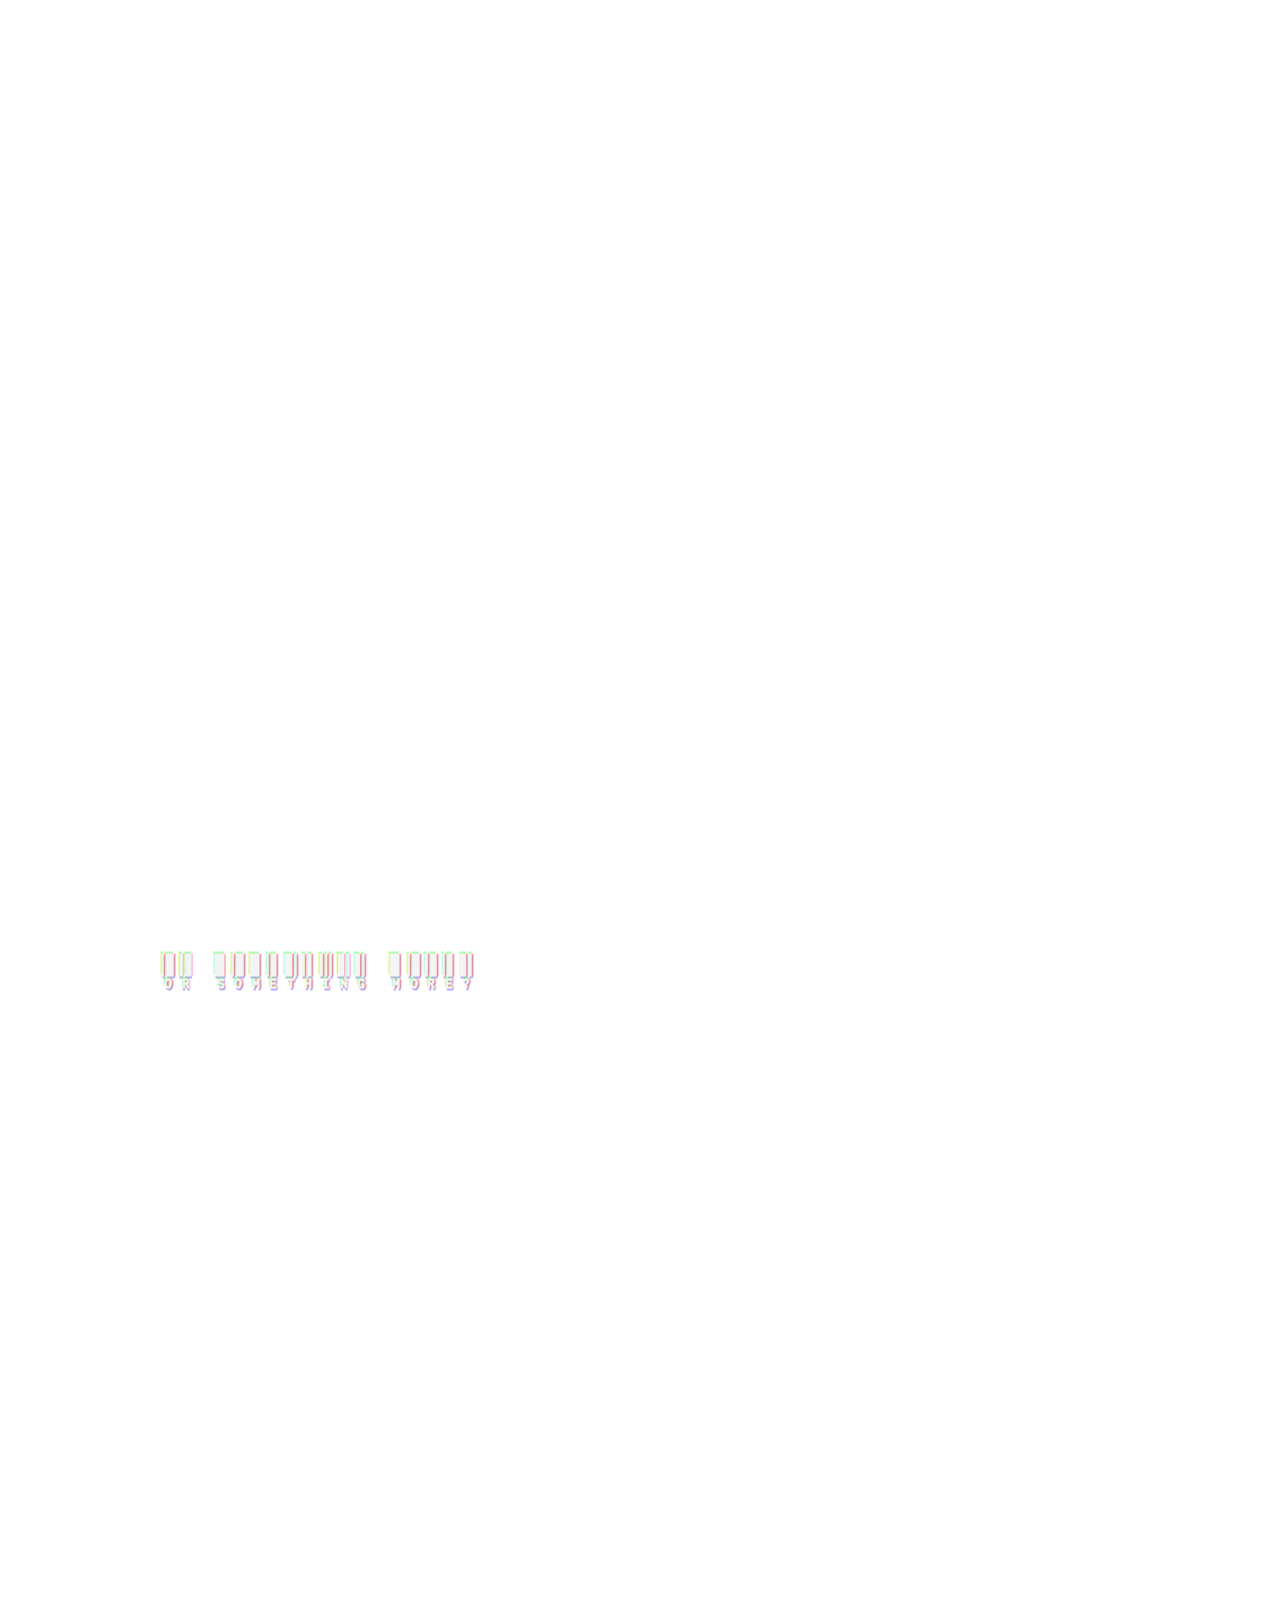
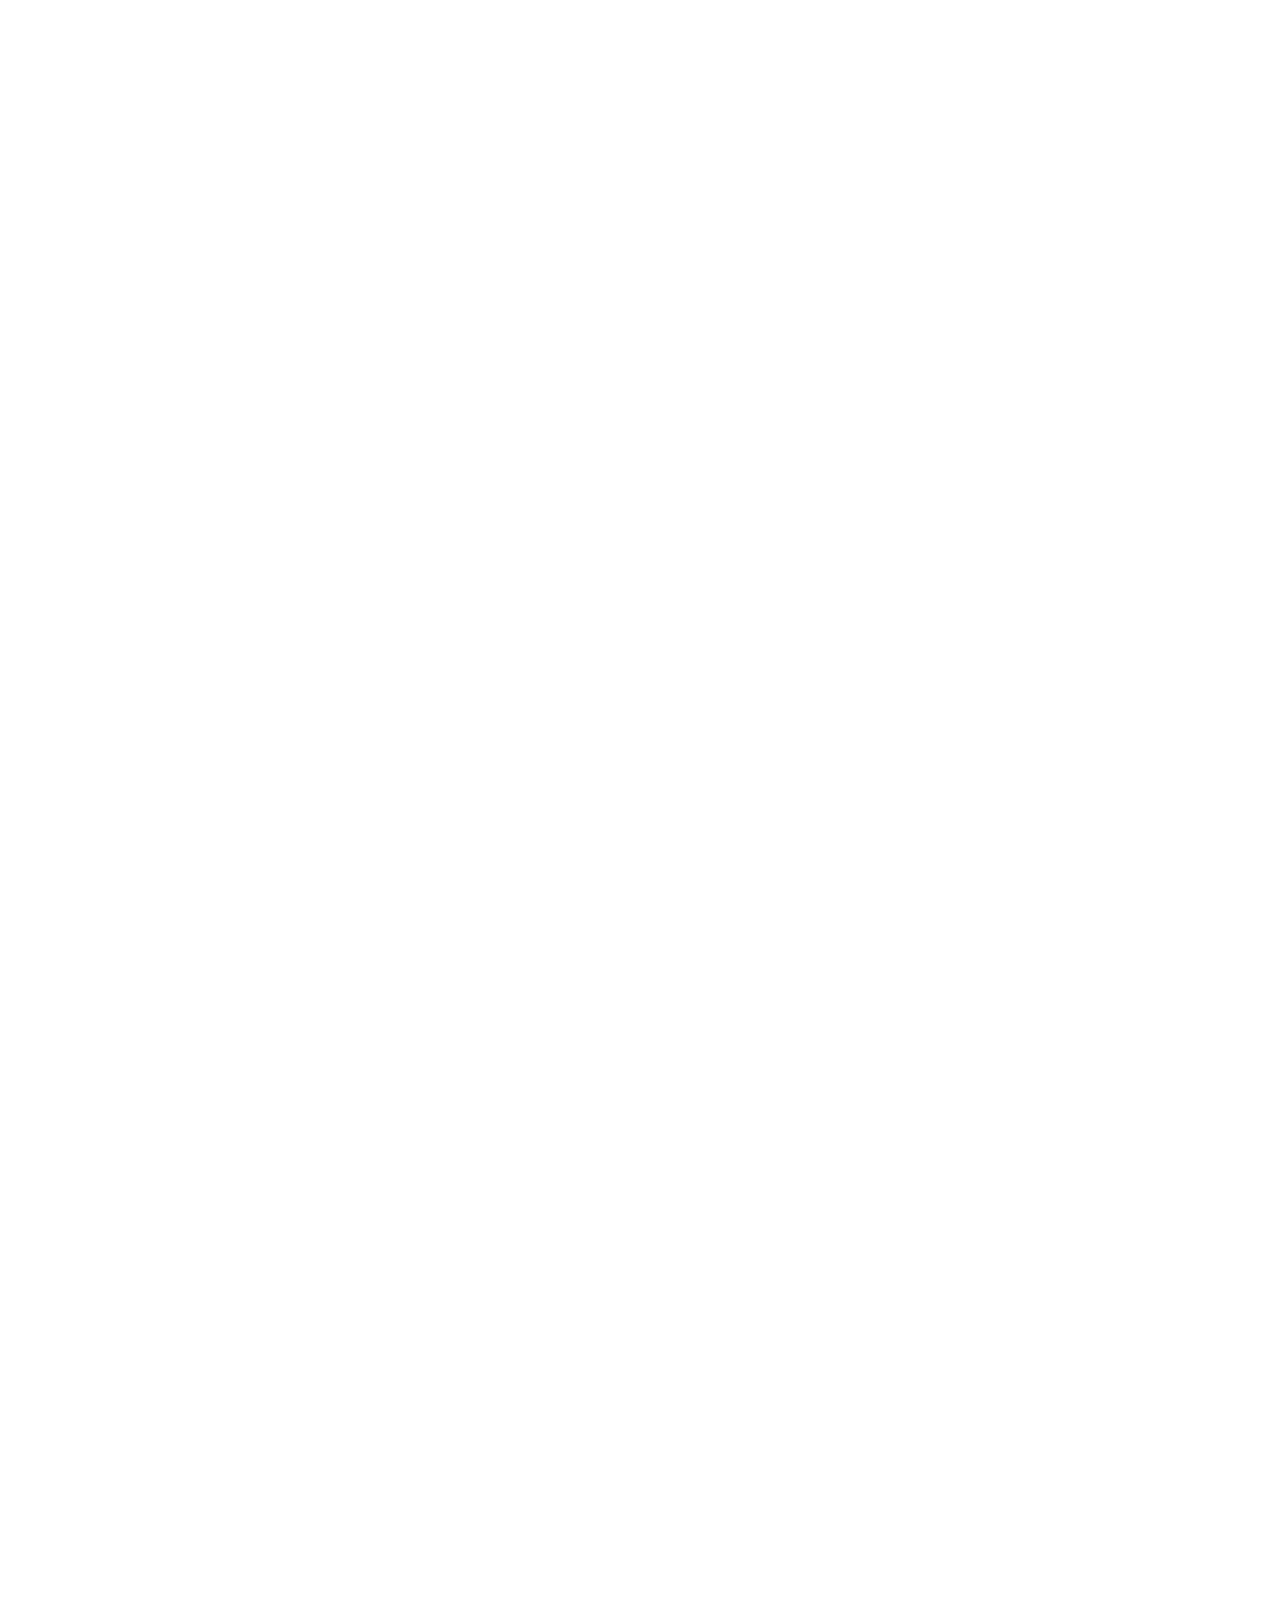
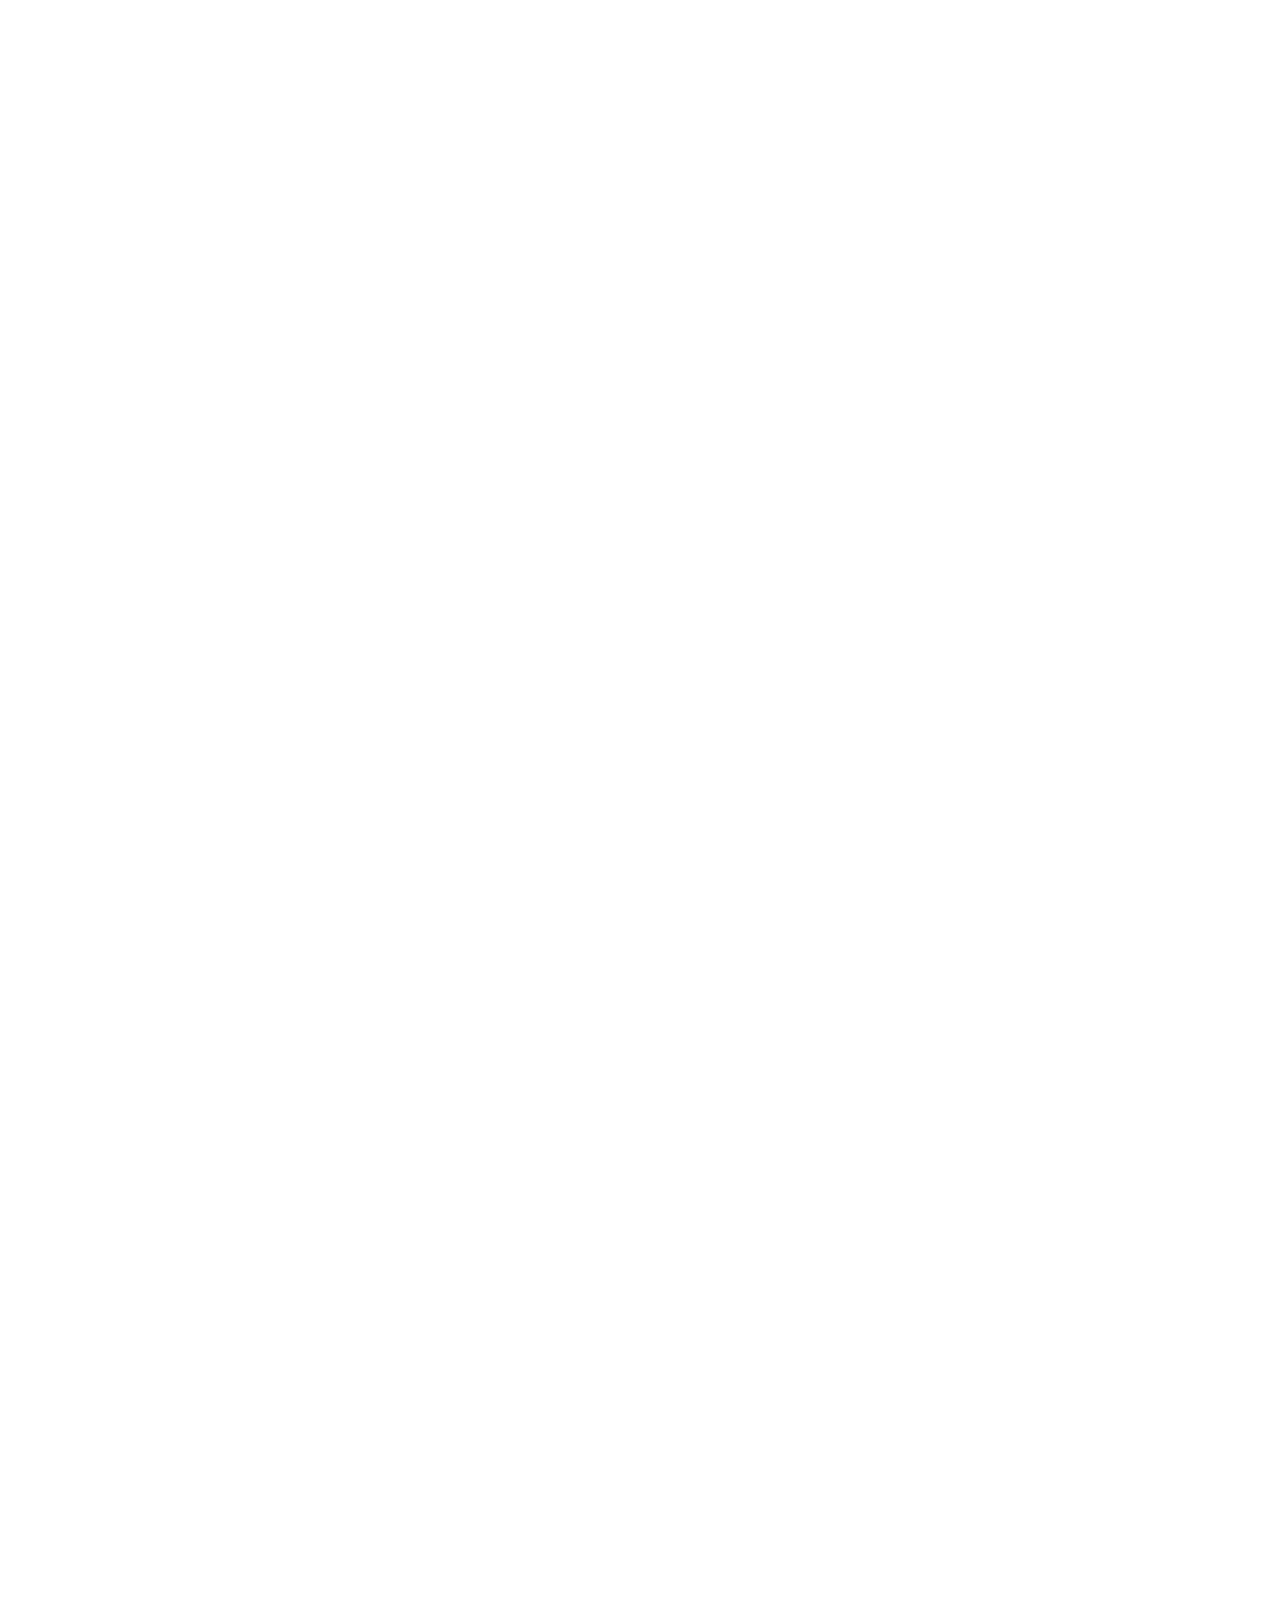
==== commit 9d94949b: "Update index.html" ====
--- a/index.html
+++ b/index.html
@@ -93,7 +93,7 @@
                 </div>
             </div>
             <div class="Copy_right">
-                <h1 class=" glitch copy_text">Copyright (c) 2022 Parth Sareen
+                <h1 class=" glitch copy_text">Copyright (c) 2023 Parth Sareen
                 </h1>
             </div>
         </div>
@@ -101,7 +101,7 @@
             <!-- Space -->
             <div class="Copy_right">
                 <h1 class="copy_text glitch">
-                    Copyright (c) 2022 Parth Sareen
+                    Copyright (c) 2023 Parth Sareen
                 </h1>
             </div>
             <div class="Social">
@@ -251,7 +251,7 @@
         </div>
         <div class="Copy_right ">
             <h1 class="copy_text glitch letter_spacing">
-                Copyright (c) 2022 Parth Sareen
+                Copyright (c) 2023 Parth Sareen
             </h1>
         </div>
     </div>
